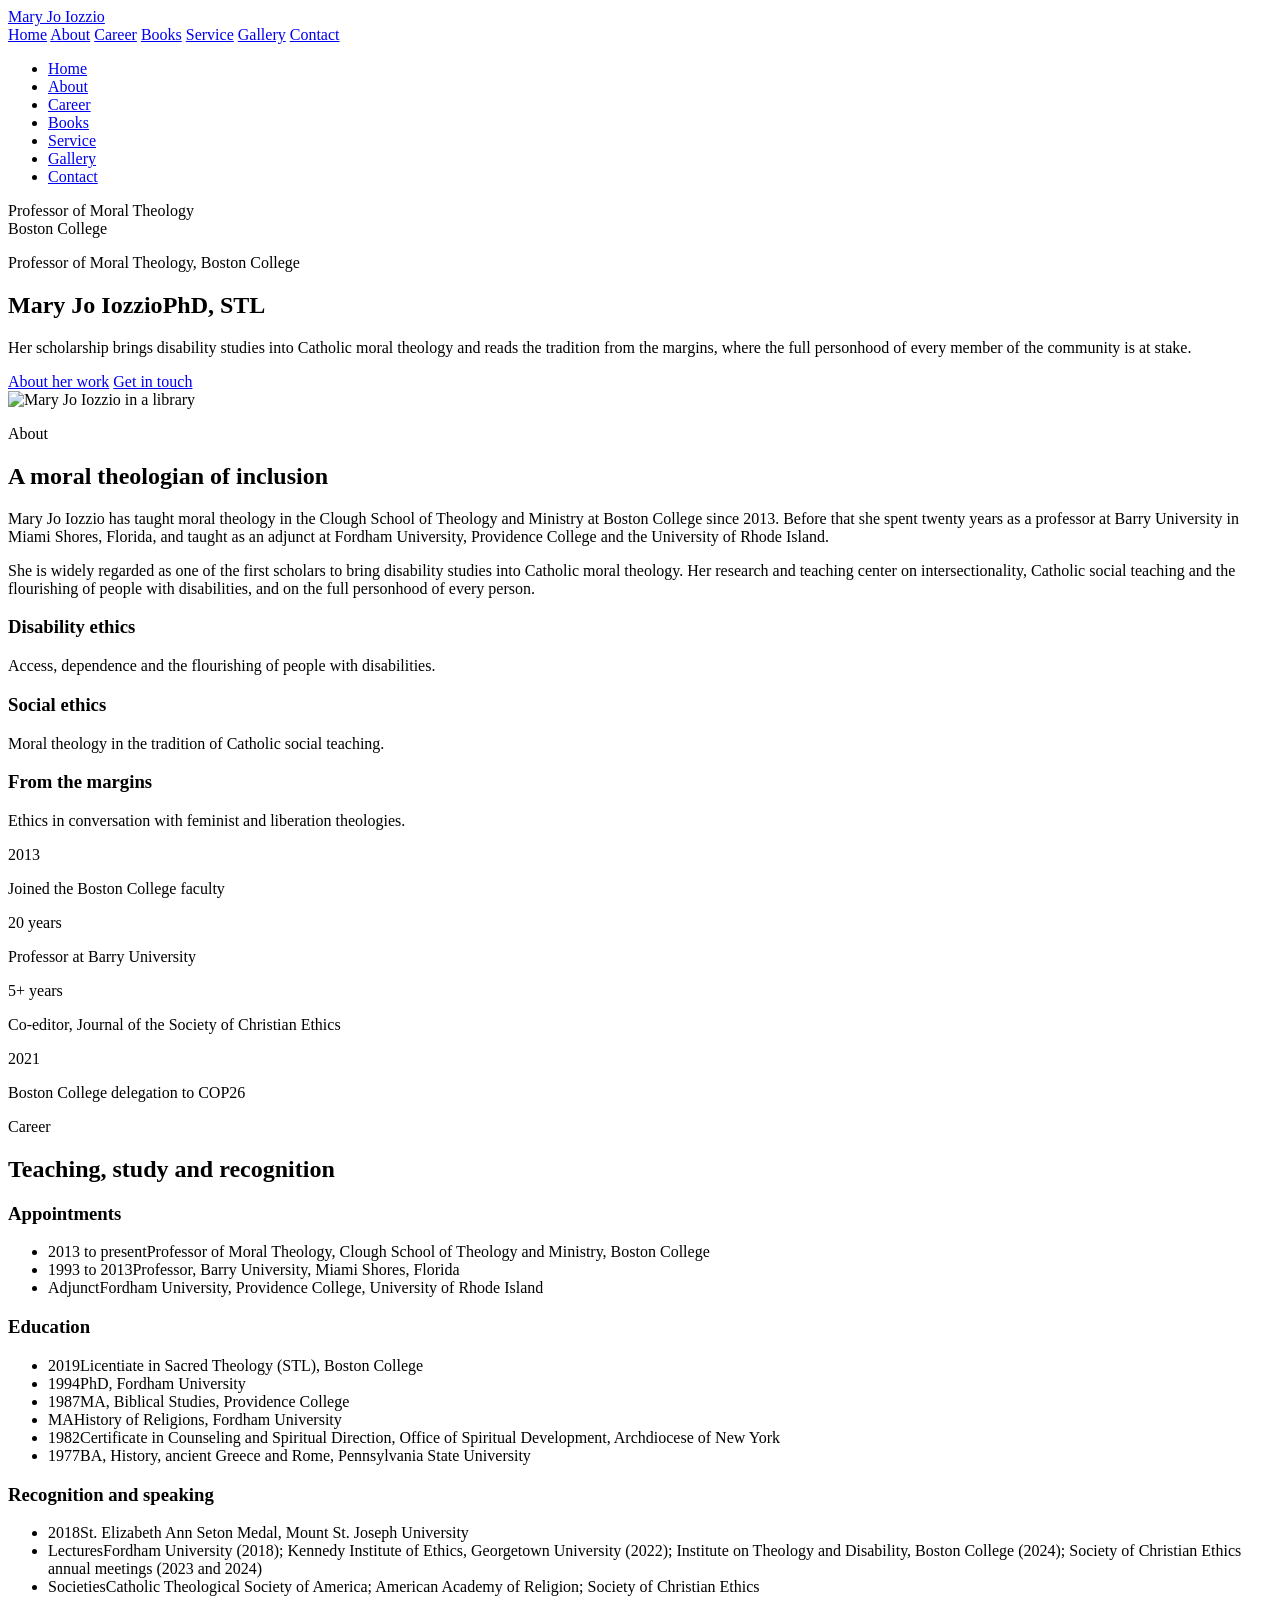
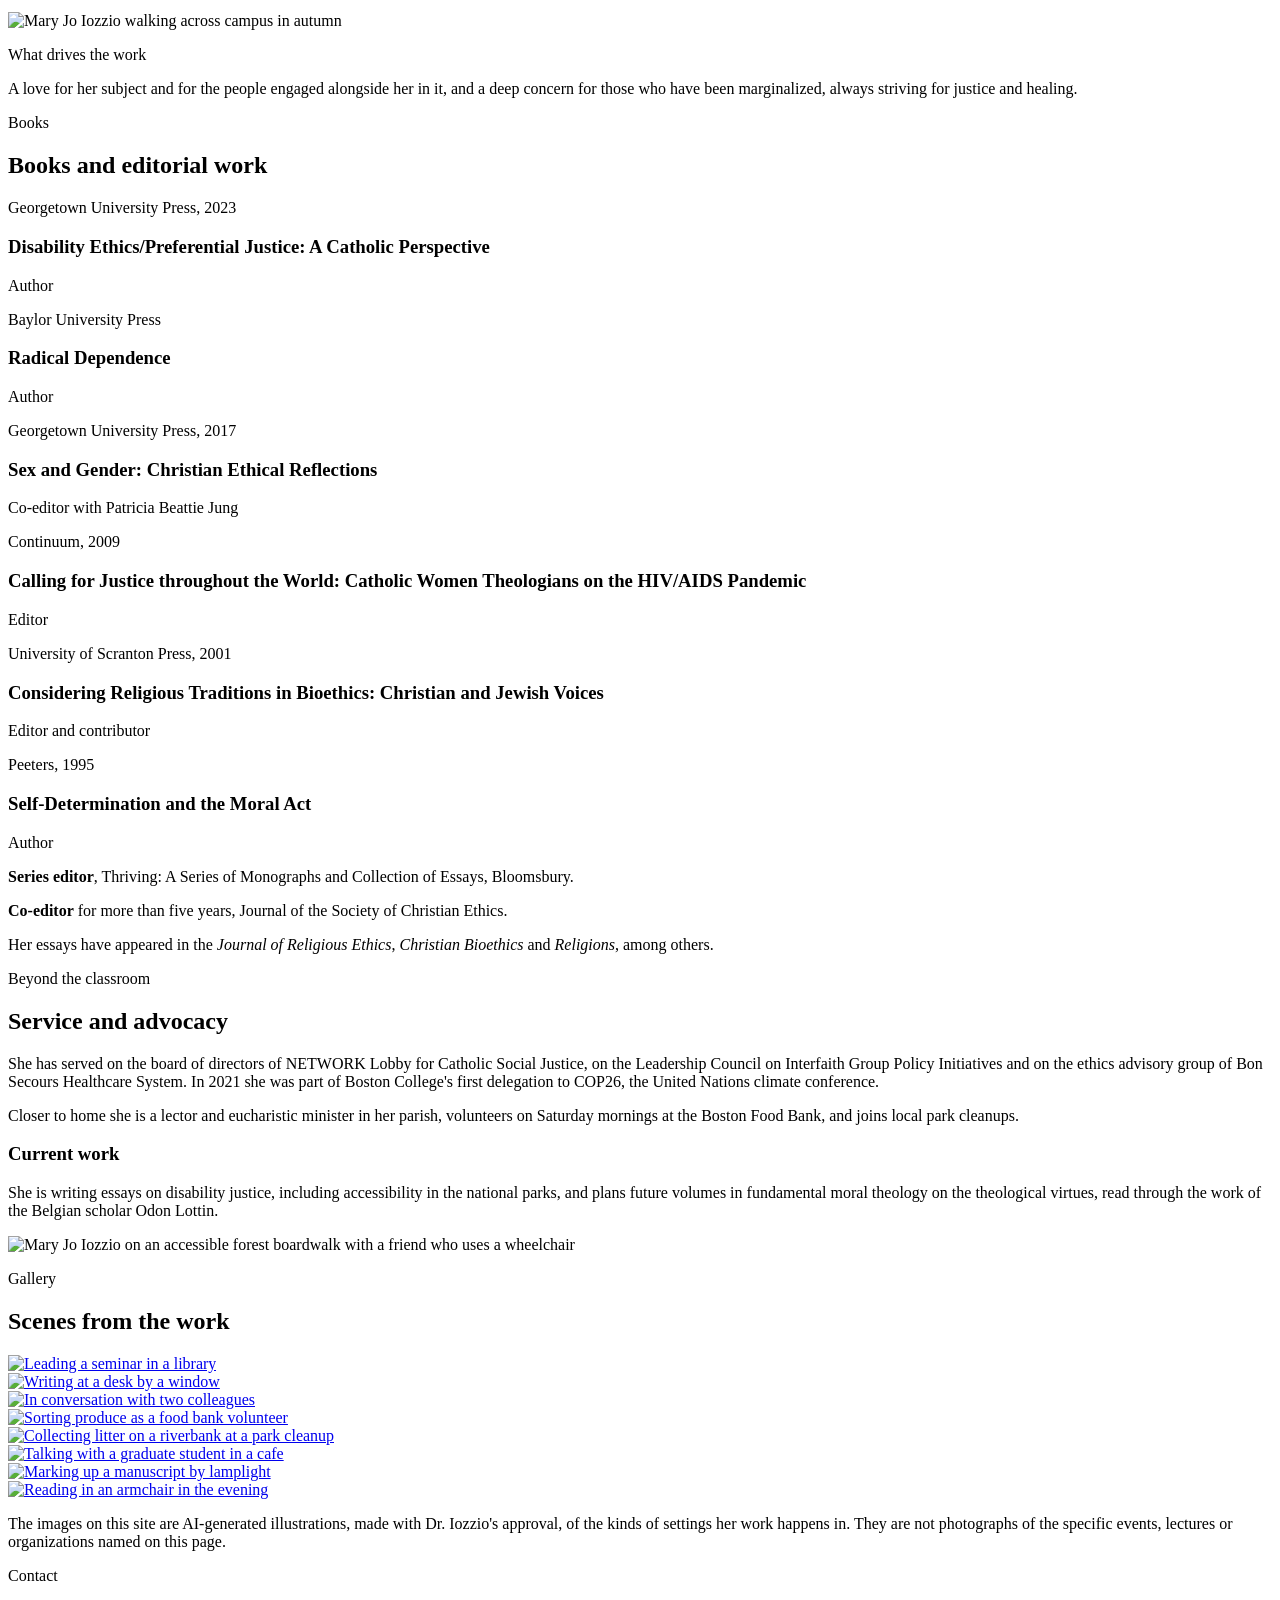
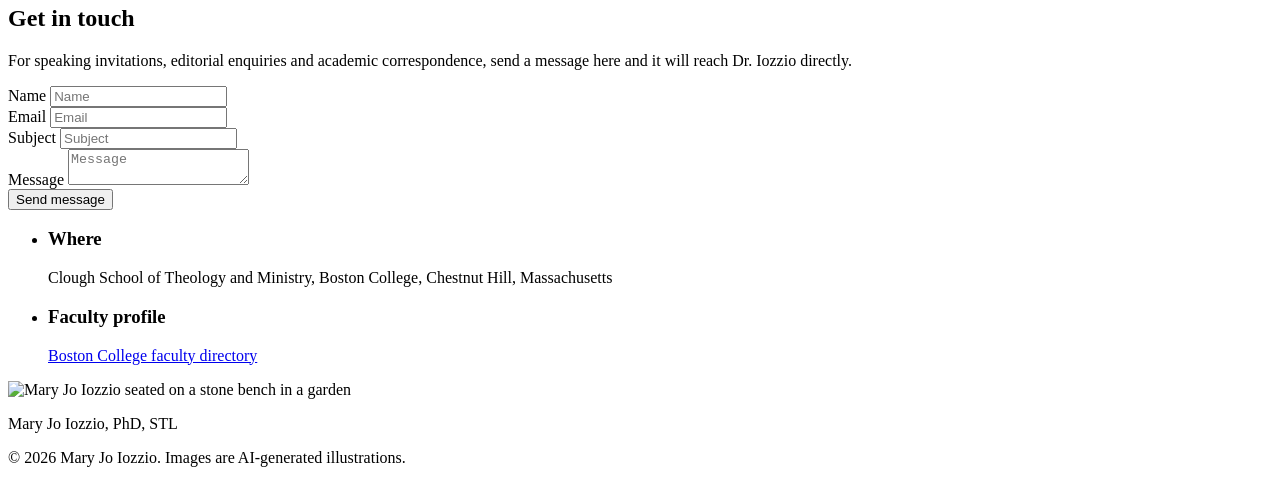
==== index.html @ eacaf9bb "Add files via upload" ====
<!DOCTYPE html>
<html lang="en">
<head>
    <meta charset="utf-8">
    <meta content="width=device-width, initial-scale=1, shrink-to-fit=no" name="viewport">
    <!-- While this site lives on github.io it stays out of search engines.
         When it moves to Dr. Iozzio's own domain: delete the robots meta line below
         and change "Disallow: /" to "Allow: /" in robots.txt. -->
    <meta name="robots" content="noindex, nofollow">
    <meta name="author" content="Mary Jo Iozzio">
    <meta name="description" content="Mary Jo Iozzio, PhD, STL, Professor of Moral Theology at the Clough School of Theology and Ministry, Boston College. Catholic moral theology, disability ethics and social ethics.">
    <title>Mary Jo Iozzio, PhD, STL | Moral Theology, Boston College</title>
    <link href="resume/img/favicon.png" rel="icon">
    <link rel="preconnect" href="https://fonts.googleapis.com">
    <link rel="preconnect" href="https://fonts.gstatic.com" crossorigin>
    <link href="https://fonts.googleapis.com/css2?family=Libre+Caslon+Text:ital,wght@0,400;0,700;1,400&family=Source+Sans+3:wght@400;600;700&display=swap" rel="stylesheet">
    <link href="vendor/css/bundle.min.css" rel="stylesheet">
    <link href="vendor/css/LineIcons.min.css" rel="stylesheet">
    <link href="vendor/css/jquery.fancybox.min.css" rel="stylesheet">
    <link href="vendor/css/cubeportfolio.min.css" rel="stylesheet">
    <link href="resume/css/style.css" rel="stylesheet">
    <!-- Site stylesheet, loaded last so it wins the cascade -->
    <link href="resume/css/mj.css" rel="stylesheet">
</head>

<body data-spy="scroll" data-target=".navbar" data-offset="90">

<div class="preloader">
    <div class="centrize full-width">
        <div class="vertical-center">
            <div class="spinner">
                <div class="double-bounce1"></div>
                <div class="double-bounce2"></div>
            </div>
        </div>
    </div>
</div>

<header>
    <nav class="navbar navbar-top-default navbar-expand-lg navbar-simple nav-line">
        <div class="container">
            <a href="#home" title="Mary Jo Iozzio" class="logo scroll mj-wordmark">Mary Jo Iozzio</a>

            <div class="collapse navbar-collapse" id="megaone">
                <div class="navbar-nav ml-auto">
                    <a class="nav-link active scroll" href="#home">Home</a>
                    <a class="nav-link scroll" href="#about">About</a>
                    <a class="nav-link scroll" href="#career">Career</a>
                    <a class="nav-link scroll" href="#books">Books</a>
                    <a class="nav-link scroll" href="#service">Service</a>
                    <a class="nav-link scroll" href="#gallery">Gallery</a>
                    <a class="nav-link scroll" href="#contact">Contact</a>
                </div>
            </div>

            <a href="javascript:void(0)" class="sidemenu_btn" id="sidemenu_toggle" aria-label="Open menu">
                <span></span>
                <span></span>
                <span></span>
            </a>
        </div>
    </nav>

    <div class="side-menu hidden">
        <div class="inner-wrapper">
            <span class="btn-close" id="btn_sideNavClose"><i></i><i></i></span>
            <nav class="side-nav w-100">
                <ul class="navbar-nav">
                    <li class="nav-item"><a class="nav-link scroll" href="#home">Home</a></li>
                    <li class="nav-item"><a class="nav-link scroll" href="#about">About</a></li>
                    <li class="nav-item"><a class="nav-link scroll" href="#career">Career</a></li>
                    <li class="nav-item"><a class="nav-link scroll" href="#books">Books</a></li>
                    <li class="nav-item"><a class="nav-link scroll" href="#service">Service</a></li>
                    <li class="nav-item"><a class="nav-link scroll" href="#gallery">Gallery</a></li>
                    <li class="nav-item"><a class="nav-link scroll" href="#contact">Contact</a></li>
                </ul>
            </nav>
            <div class="side-footer w-100">
                <p class="mj-side-note">Professor of Moral Theology<br>Boston College</p>
            </div>
        </div>
    </div>
    <a id="close_side_menu" href="javascript:void(0);" aria-label="Close menu"></a>
</header>

<!-- Hero: photograph fills the section, subject sits in the right third, text on the quiet left half -->
<section id="home" class="home-banner mj-hero">
    <div class="container">
        <div class="row">
            <div class="col-lg-5">
                <div class="heading-box mj-hero-box">
                    <p class="mj-eyebrow">Professor of Moral Theology, Boston College</p>
                    <h1 class="mj-hero-name">Mary Jo Iozzio<span class="mj-postnom">PhD, STL</span></h1>
                    <p class="mj-hero-lede">Her scholarship brings disability studies into Catholic moral theology and reads the tradition from the margins, where the full personhood of every member of the community is at stake.</p>
                    <a href="#about" class="btn btn-large btn-rounded mj-btn scroll">About her work</a>
                    <a href="#contact" class="btn btn-large btn-rounded mj-btn-line scroll">Get in touch</a>
                </div>
            </div>
        </div>
    </div>
</section>

<!-- About -->
<section id="about">
    <div class="container">
        <div class="row align-items-lg-center dot-box">
            <div class="col-lg-5">
                <div class="mj-portrait">
                    <img src="resume/img/portrait.jpg" alt="Mary Jo Iozzio in a library" width="800" height="1000">
                </div>
            </div>
            <div class="col-lg-7">
                <div class="heading-area pl-lg-5">
                    <p class="sub-title mj-kicker">About</p>
                    <h2 class="title">A moral theologian of inclusion</h2>
                    <p class="paragraph">Mary Jo Iozzio has taught moral theology in the Clough School of Theology and Ministry at Boston College since 2013. Before that she spent twenty years as a professor at Barry University in Miami Shores, Florida, and taught as an adjunct at Fordham University, Providence College and the University of Rhode Island.</p>
                    <p class="paragraph">She is widely regarded as one of the first scholars to bring disability studies into Catholic moral theology. Her research and teaching center on intersectionality, Catholic social teaching and the flourishing of people with disabilities, and on the full personhood of every person.</p>
                </div>
                <div class="row mj-focus pl-lg-5">
                    <div class="col-md-4">
                        <div class="feature-item">
                            <i class="lni-heart f-icon" aria-hidden="true"></i>
                            <h3 class="title">Disability ethics</h3>
                            <p>Access, dependence and the flourishing of people with disabilities.</p>
                        </div>
                    </div>
                    <div class="col-md-4">
                        <div class="feature-item">
                            <i class="lni-users f-icon" aria-hidden="true"></i>
                            <h3 class="title">Social ethics</h3>
                            <p>Moral theology in the tradition of Catholic social teaching.</p>
                        </div>
                    </div>
                    <div class="col-md-4">
                        <div class="feature-item">
                            <i class="lni-hand f-icon" aria-hidden="true"></i>
                            <h3 class="title">From the margins</h3>
                            <p>Ethics in conversation with feminist and liberation theologies.</p>
                        </div>
                    </div>
                </div>
            </div>
        </div>
    </div>
</section>

<!-- Figures band. Plain numbers, no count up script (it comma formats years). -->
<section class="parallax mj-band">
    <div class="container">
        <div class="row">
            <div class="col-lg-3 col-sm-6">
                <div class="parallax-box">
                    <p class="mj-fig">2013</p>
                    <p class="mj-fig-label">Joined the Boston College faculty</p>
                </div>
            </div>
            <div class="col-lg-3 col-sm-6">
                <div class="parallax-box">
                    <p class="mj-fig">20 years</p>
                    <p class="mj-fig-label">Professor at Barry University</p>
                </div>
            </div>
            <div class="col-lg-3 col-sm-6">
                <div class="parallax-box">
                    <p class="mj-fig">5+ years</p>
                    <p class="mj-fig-label">Co-editor, Journal of the Society of Christian Ethics</p>
                </div>
            </div>
            <div class="col-lg-3 col-sm-6">
                <div class="parallax-box">
                    <p class="mj-fig">2021</p>
                    <p class="mj-fig-label">Boston College delegation to COP26</p>
                </div>
            </div>
        </div>
    </div>
</section>

<!-- Career: the demo's progress bars are replaced with a plain list -->
<section id="career">
    <div class="container">
        <div class="row">
            <div class="col-lg-6 pr-lg-5">
                <div class="heading-area">
                    <p class="sub-title mj-kicker">Career</p>
                    <h2 class="title">Teaching, study and recognition</h2>
                </div>

                <h3 class="mj-list-head">Appointments</h3>
                <ul class="mj-timeline">
                    <li><span class="mj-when">2013 to present</span><span class="mj-what">Professor of Moral Theology, Clough School of Theology and Ministry, Boston College</span></li>
                    <li><span class="mj-when">1993 to 2013</span><span class="mj-what">Professor, Barry University, Miami Shores, Florida</span></li>
                    <li><span class="mj-when">Adjunct</span><span class="mj-what">Fordham University, Providence College, University of Rhode Island</span></li>
                </ul>

                <h3 class="mj-list-head">Education</h3>
                <ul class="mj-timeline">
                    <li><span class="mj-when">2019</span><span class="mj-what">Licentiate in Sacred Theology (STL), Boston College</span></li>
                    <li><span class="mj-when">1994</span><span class="mj-what">PhD, Fordham University</span></li>
                    <li><span class="mj-when">1987</span><span class="mj-what">MA, Biblical Studies, Providence College</span></li>
                    <!-- Needs Client Confirmation: year of the Fordham MA. Release says 1982, Boston College profile says 1984. -->
                    <li><span class="mj-when">MA</span><span class="mj-what">History of Religions, Fordham University</span></li>
                    <li><span class="mj-when">1982</span><span class="mj-what">Certificate in Counseling and Spiritual Direction, Office of Spiritual Development, Archdiocese of New York</span></li>
                    <li><span class="mj-when">1977</span><span class="mj-what">BA, History, ancient Greece and Rome, Pennsylvania State University</span></li>
                </ul>

                <h3 class="mj-list-head">Recognition and speaking</h3>
                <ul class="mj-timeline">
                    <li><span class="mj-when">2018</span><span class="mj-what">St. Elizabeth Ann Seton Medal, Mount St. Joseph University</span></li>
                    <li><span class="mj-when">Lectures</span><span class="mj-what">Fordham University (2018); Kennedy Institute of Ethics, Georgetown University (2022); Institute on Theology and Disability, Boston College (2024); Society of Christian Ethics annual meetings (2023 and 2024)</span></li>
                    <li><span class="mj-when">Societies</span><span class="mj-what">Catholic Theological Society of America; American Academy of Religion; Society of Christian Ethics</span></li>
                </ul>
            </div>

            <div class="col-lg-6">
                <div class="services-about mj-career-fig">
                    <img class="service-image" src="resume/img/career.jpg" alt="Mary Jo Iozzio walking across campus in autumn" width="720" height="900">
                    <div class="content">
                        <p class="mj-card-kicker">What drives the work</p>
                        <p class="mj-card-text">A love for her subject and for the people engaged alongside her in it, and a deep concern for those who have been marginalized, always striving for justice and healing.</p>
                    </div>
                </div>
            </div>
        </div>
    </div>
</section>

<!-- Books: replaces the demo's testimonial carousel and client logos -->
<section id="books" class="mj-books">
    <div class="container">
        <div class="heading-area text-center">
            <p class="sub-title mj-kicker">Books</p>
            <h2 class="title">Books and editorial work</h2>
        </div>
        <div class="row">
            <div class="col-md-6 col-lg-4">
                <div class="client-box mj-book">
                    <p class="mj-book-meta">Georgetown University Press, 2023</p>
                    <h3 class="mj-book-title">Disability Ethics/Preferential Justice: A Catholic Perspective</h3>
                    <p class="mj-book-role">Author</p>
                </div>
            </div>
            <div class="col-md-6 col-lg-4">
                <div class="client-box mj-book">
                    <!-- Needs Client Confirmation: subtitle and year. Release and BC profile give different subtitles. -->
                    <p class="mj-book-meta">Baylor University Press</p>
                    <h3 class="mj-book-title">Radical Dependence</h3>
                    <p class="mj-book-role">Author</p>
                </div>
            </div>
            <div class="col-md-6 col-lg-4">
                <div class="client-box mj-book">
                    <p class="mj-book-meta">Georgetown University Press, 2017</p>
                    <h3 class="mj-book-title">Sex and Gender: Christian Ethical Reflections</h3>
                    <p class="mj-book-role">Co-editor with Patricia Beattie Jung</p>
                </div>
            </div>
            <div class="col-md-6 col-lg-4">
                <div class="client-box mj-book">
                    <p class="mj-book-meta">Continuum, 2009</p>
                    <h3 class="mj-book-title">Calling for Justice throughout the World: Catholic Women Theologians on the HIV/AIDS Pandemic</h3>
                    <p class="mj-book-role">Editor</p>
                </div>
            </div>
            <div class="col-md-6 col-lg-4">
                <div class="client-box mj-book">
                    <p class="mj-book-meta">University of Scranton Press, 2001</p>
                    <h3 class="mj-book-title">Considering Religious Traditions in Bioethics: Christian and Jewish Voices</h3>
                    <p class="mj-book-role">Editor and contributor</p>
                </div>
            </div>
            <div class="col-md-6 col-lg-4">
                <div class="client-box mj-book">
                    <p class="mj-book-meta">Peeters, 1995</p>
                    <h3 class="mj-book-title">Self-Determination and the Moral Act</h3>
                    <p class="mj-book-role">Author</p>
                </div>
            </div>
        </div>
        <div class="mj-editorial">
            <p><strong>Series editor</strong>, Thriving: A Series of Monographs and Collection of Essays, Bloomsbury.</p>
            <p><strong>Co-editor</strong> for more than five years, Journal of the Society of Christian Ethics.</p>
            <p>Her essays have appeared in the <em>Journal of Religious Ethics</em>, <em>Christian Bioethics</em> and <em>Religions</em>, among others.</p>
        </div>
    </div>
</section>

<!-- Service: the demo's split blog teaser -->
<section id="service" class="bg-light p-0 mj-service">
    <div class="container-fluid">
        <div class="row align-items-center">
            <div class="col-lg-6 order-lg-2">
                <div class="heading-area mj-service-text">
                    <p class="sub-title mj-kicker">Beyond the classroom</p>
                    <h2 class="title">Service and advocacy</h2>
                    <p class="paragraph">She has served on the board of directors of NETWORK Lobby for Catholic Social Justice, on the Leadership Council on Interfaith Group Policy Initiatives and on the ethics advisory group of Bon Secours Healthcare System. In 2021 she was part of Boston College's first delegation to COP26, the United Nations climate conference.</p>
                    <p class="paragraph">Closer to home she is a lector and eucharistic minister in her parish, volunteers on Saturday mornings at the Boston Food Bank, and joins local park cleanups.</p>
                    <h3 class="mj-list-head">Current work</h3>
                    <p class="paragraph">She is writing essays on disability justice, including accessibility in the national parks, and plans future volumes in fundamental moral theology on the theological virtues, read through the work of the Belgian scholar Odon Lottin.</p>
                </div>
            </div>
            <div class="col-lg-6 p-0">
                <div class="blog-half-image mj-service-img">
                    <img src="resume/img/service.jpg" alt="Mary Jo Iozzio on an accessible forest boardwalk with a friend who uses a wheelchair" width="1200" height="900">
                </div>
            </div>
        </div>
    </div>
</section>

<!-- Gallery -->
<section id="gallery" class="cube-portfolio1 mj-gallery">
    <div class="container">
        <div class="heading-area text-center">
            <p class="sub-title mj-kicker">Gallery</p>
            <h2 class="title">Scenes from the work</h2>
        </div>
    </div>
    <div id="js-grid-mosaic-flat" class="cbp cbp-l-grid-mosaic-flat">
        <div class="cbp-item"><a href="resume/img/g-1.jpg" class="cbp-caption cbp-lightbox" data-title="Leading a seminar"><div class="cbp-caption-defaultWrap"><img src="resume/img/g-1.jpg" alt="Leading a seminar in a library"></div></a></div>
        <div class="cbp-item"><a href="resume/img/g-2.jpg" class="cbp-caption cbp-lightbox" data-title="Writing by the window"><div class="cbp-caption-defaultWrap"><img src="resume/img/g-2.jpg" alt="Writing at a desk by a window"></div></a></div>
        <div class="cbp-item"><a href="resume/img/g-3.jpg" class="cbp-caption cbp-lightbox" data-title="With colleagues"><div class="cbp-caption-defaultWrap"><img src="resume/img/g-3.jpg" alt="In conversation with two colleagues"></div></a></div>
        <div class="cbp-item"><a href="resume/img/g-4.jpg" class="cbp-caption cbp-lightbox" data-title="Saturday at the food bank"><div class="cbp-caption-defaultWrap"><img src="resume/img/g-4.jpg" alt="Sorting produce as a food bank volunteer"></div></a></div>
        <div class="cbp-item"><a href="resume/img/g-5.jpg" class="cbp-caption cbp-lightbox" data-title="Park cleanup"><div class="cbp-caption-defaultWrap"><img src="resume/img/g-5.jpg" alt="Collecting litter on a riverbank at a park cleanup"></div></a></div>
        <div class="cbp-item"><a href="resume/img/g-6.jpg" class="cbp-caption cbp-lightbox" data-title="With a graduate student"><div class="cbp-caption-defaultWrap"><img src="resume/img/g-6.jpg" alt="Talking with a graduate student in a cafe"></div></a></div>
        <div class="cbp-item"><a href="resume/img/g-7.jpg" class="cbp-caption cbp-lightbox" data-title="Editing late"><div class="cbp-caption-defaultWrap"><img src="resume/img/g-7.jpg" alt="Marking up a manuscript by lamplight"></div></a></div>
        <div class="cbp-item"><a href="resume/img/g-8.jpg" class="cbp-caption cbp-lightbox" data-title="Evening reading"><div class="cbp-caption-defaultWrap"><img src="resume/img/g-8.jpg" alt="Reading in an armchair in the evening"></div></a></div>
    </div>
    <div class="container">
        <p class="mj-disclosure">The images on this site are AI-generated illustrations, made with Dr. Iozzio's approval, of the kinds of settings her work happens in. They are not photographs of the specific events, lectures or organizations named on this page.</p>
    </div>
</section>

<!-- Contact. The bundled Google Map (theme author's API key) is replaced with a photograph. -->
<section id="contact">
    <div class="container">
        <div class="row align-items-lg-center">
            <div class="col-lg-6 pr-lg-5">
                <div class="heading-area">
                    <p class="sub-title mj-kicker">Contact</p>
                    <h2 class="title">Get in touch</h2>
                    <p class="paragraph">For speaking invitations, editorial enquiries and academic correspondence, send a message here and it will reach Dr. Iozzio directly.</p>
                </div>
                <!-- FormSubmit posts to the client's own address from the sheet.
                     The first submission triggers one activation email that she must click. -->
                <form class="contact-form" action="https://formsubmit.co/mjiozzio@gmail.com" method="POST">
                    <input type="hidden" name="_subject" value="Enquiry from mary-jo-iozzio site">
                    <input type="hidden" name="_captcha" value="false">
                    <input type="hidden" name="_template" value="table">
                    <input type="text" name="_honey" style="display:none" tabindex="-1" autocomplete="off">
                    <div class="row">
                        <div class="col-lg-6">
                            <div class="form-group">
                                <label class="mj-sr" for="your_name">Name</label>
                                <input class="form-control" type="text" placeholder="Name" required id="your_name" name="name">
                            </div>
                        </div>
                        <div class="col-lg-6">
                            <div class="form-group">
                                <label class="mj-sr" for="your_email">Email</label>
                                <input class="form-control" type="email" placeholder="Email" required id="your_email" name="email">
                            </div>
                        </div>
                    </div>
                    <div class="form-group">
                        <label class="mj-sr" for="your_subject">Subject</label>
                        <input class="form-control" type="text" placeholder="Subject" required id="your_subject" name="subject">
                    </div>
                    <div class="form-group">
                        <label class="mj-sr" for="message">Message</label>
                        <textarea class="form-control" placeholder="Message" id="message" name="message" required></textarea>
                    </div>
                    <button type="submit" class="btn btn-large btn-rounded mj-btn d-block w-100 mt-4">Send message</button>
                </form>

                <ul class="address-item">
                    <li class="w-100 mb-4">
                        <i class="lni-apartment" aria-hidden="true"></i>
                        <div class="content">
                            <h3 class="mj-addr-head">Where</h3>
                            <p>Clough School of Theology and Ministry, Boston College, Chestnut Hill, Massachusetts</p>
                        </div>
                    </li>
                    <li class="w-100">
                        <i class="lni-graduation" aria-hidden="true"></i>
                        <div class="content">
                            <h3 class="mj-addr-head">Faculty profile</h3>
                            <p><a href="https://www.bc.edu/bc-web/schools/stm/faculty/faculty-directory/mary-jo-iozzio.html" target="_blank" rel="noopener">Boston College faculty directory</a></p>
                        </div>
                    </li>
                </ul>
            </div>
            <div class="col-lg-6">
                <div class="map-half mj-contact-img">
                    <img src="resume/img/contact.jpg" alt="Mary Jo Iozzio seated on a stone bench in a garden" width="1000" height="1250">
                </div>
            </div>
        </div>
    </div>
</section>

<footer class="footer-style-1 mj-footer">
    <div class="container">
        <div class="row align-items-center">
            <div class="col-lg-6">
                <p class="mj-foot-name">Mary Jo Iozzio, PhD, STL</p>
            </div>
            <div class="col-lg-6 text-lg-right">
                <p class="company-about">&copy; 2026 Mary Jo Iozzio. Images are AI-generated illustrations.</p>
            </div>
        </div>
    </div>
</footer>

<span class="scroll-top-arrow" aria-hidden="true"><i class="fas fa-angle-up"></i></span>

<script src="vendor/js/bundle.min.js"></script>
<script src="vendor/js/jquery.appear.js"></script>
<script src="vendor/js/jquery.fancybox.min.js"></script>
<script src="vendor/js/wow.min.js"></script>
<script src="vendor/js/jquery.cubeportfolio.min.js"></script>
<script src="resume/js/script.js"></script>
</body>
</html>
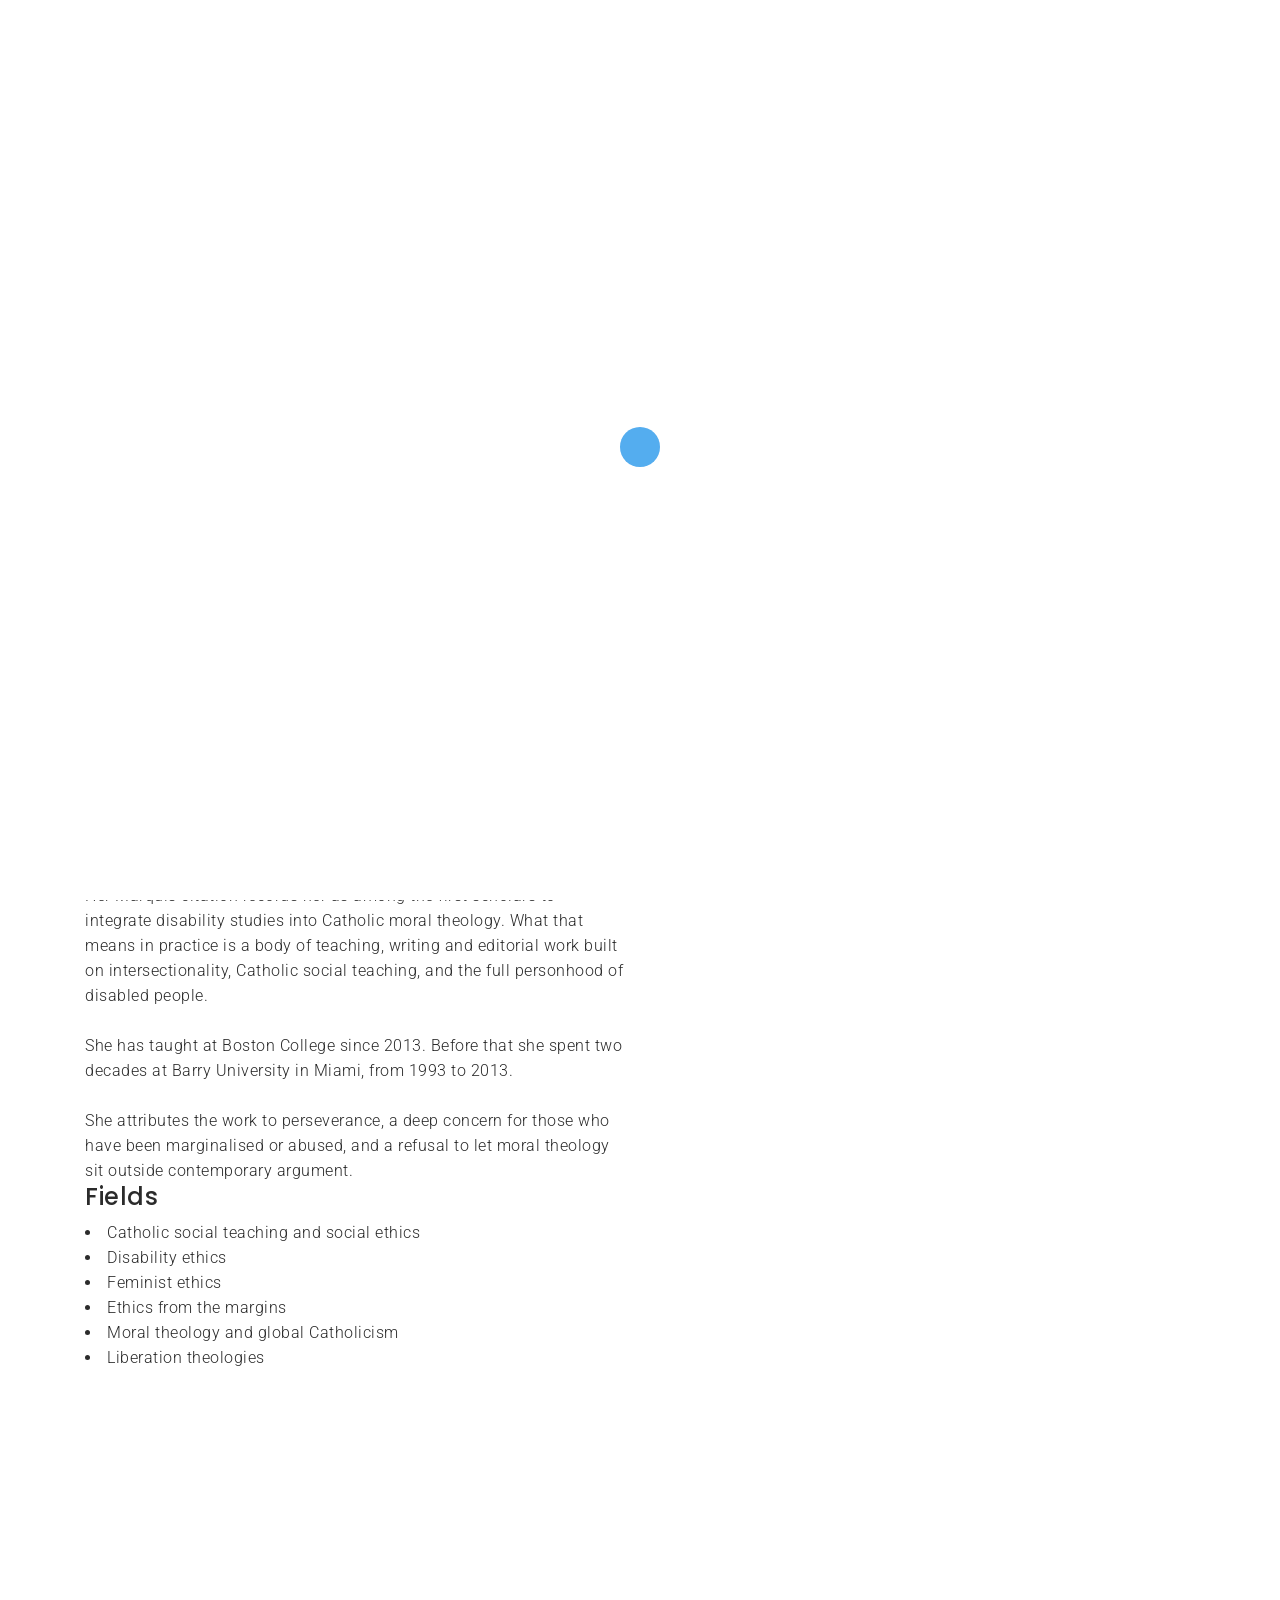
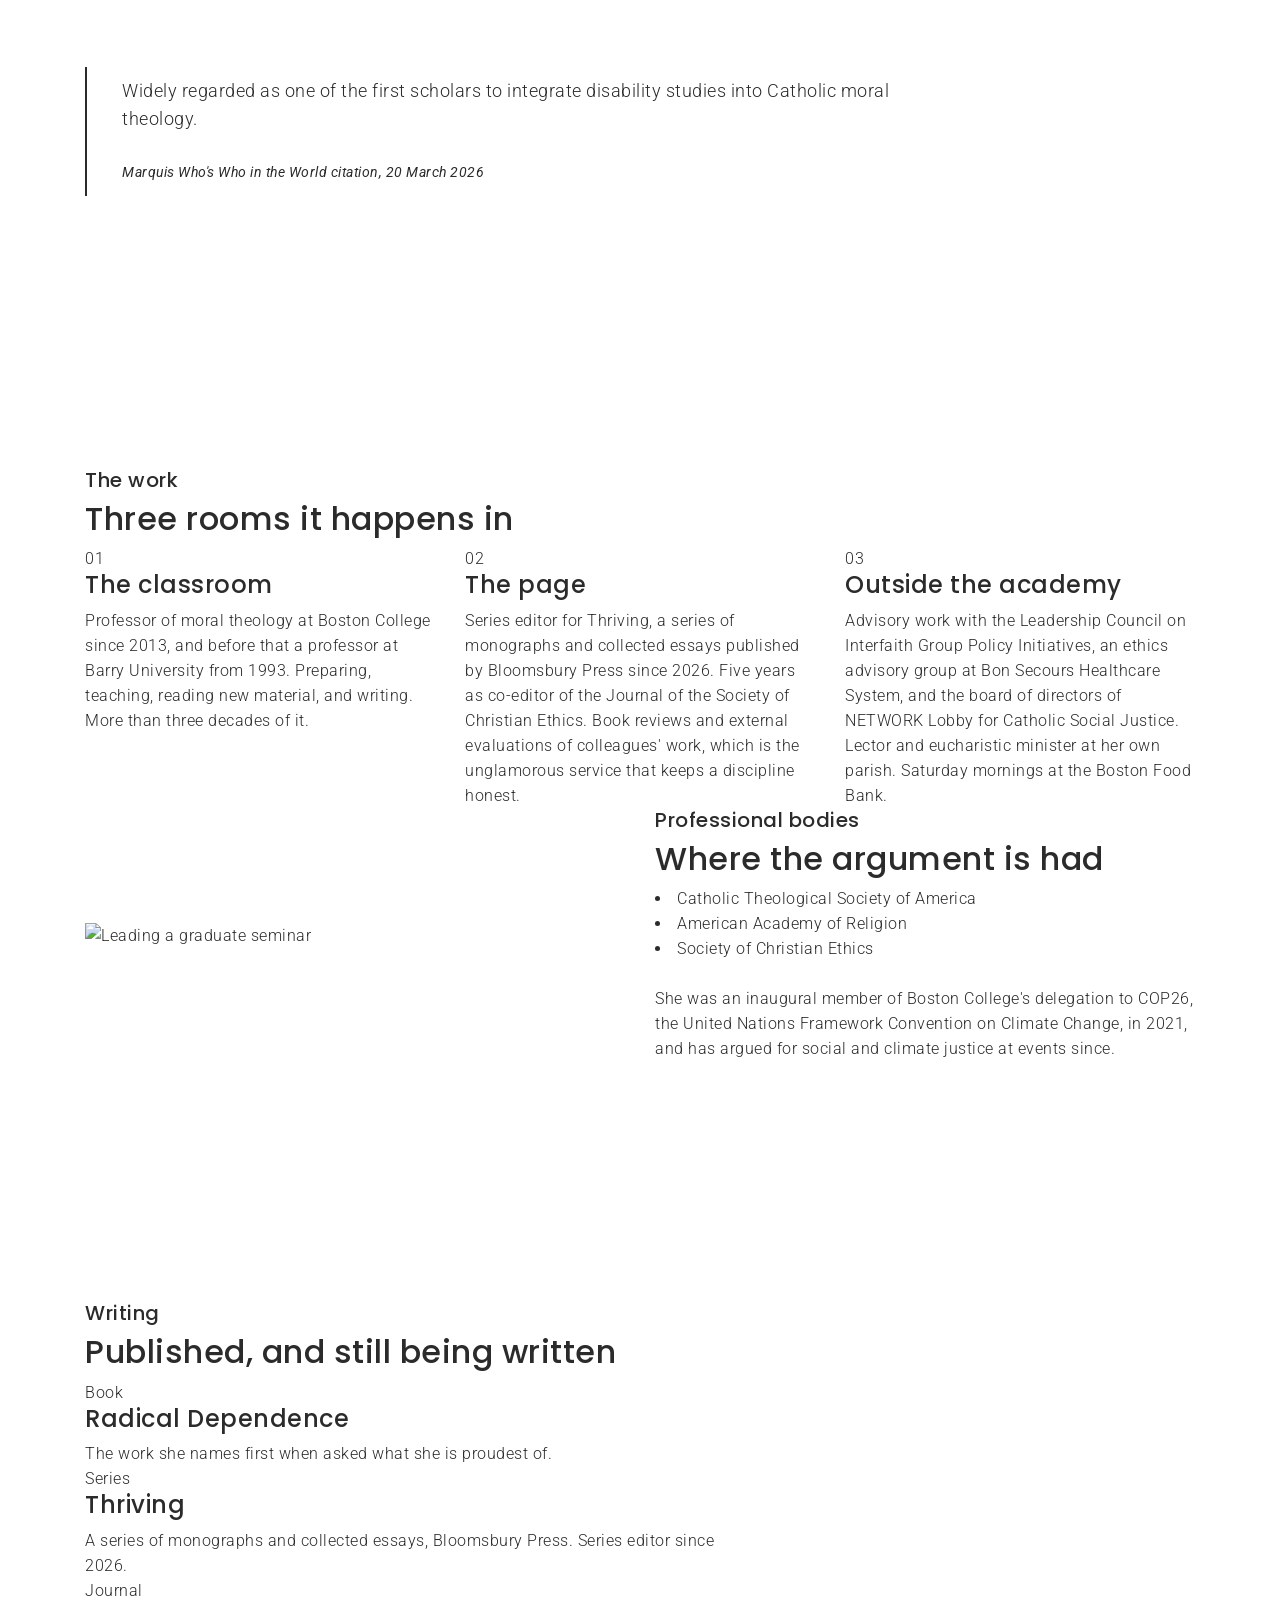
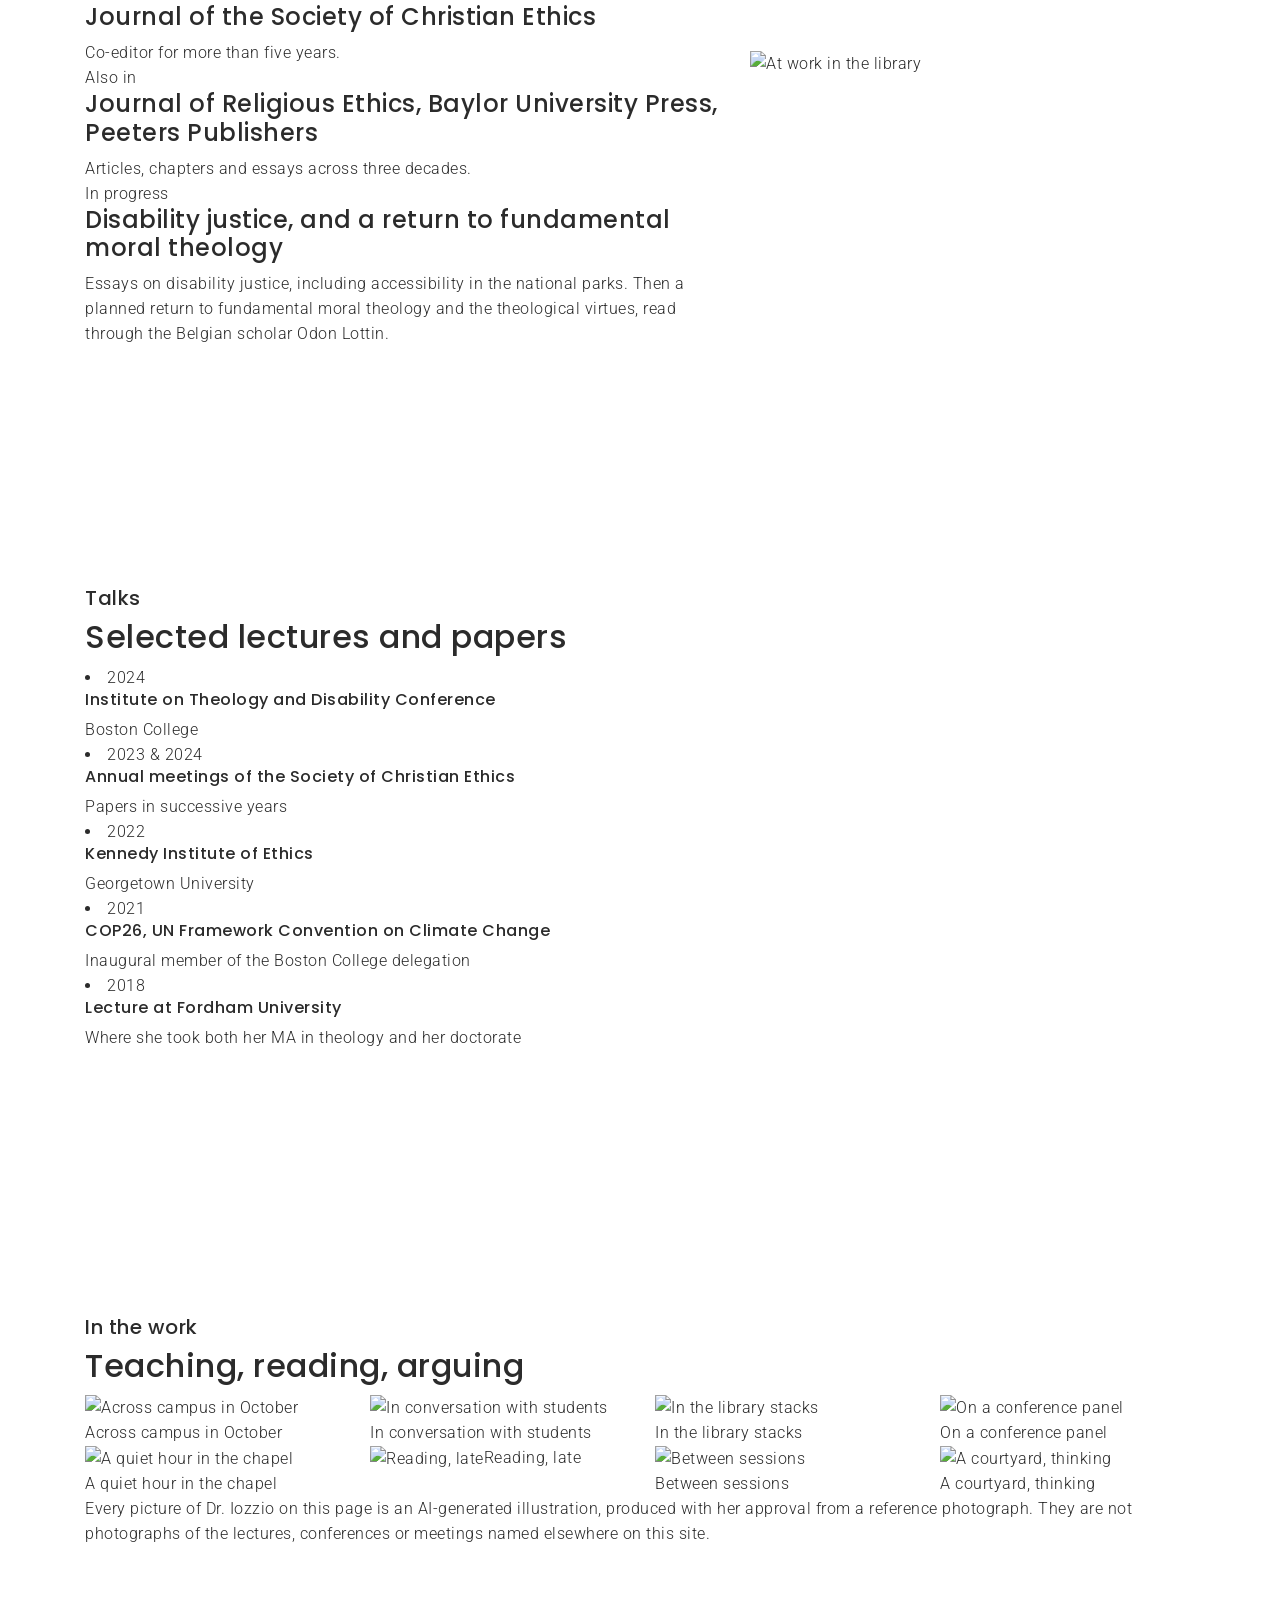
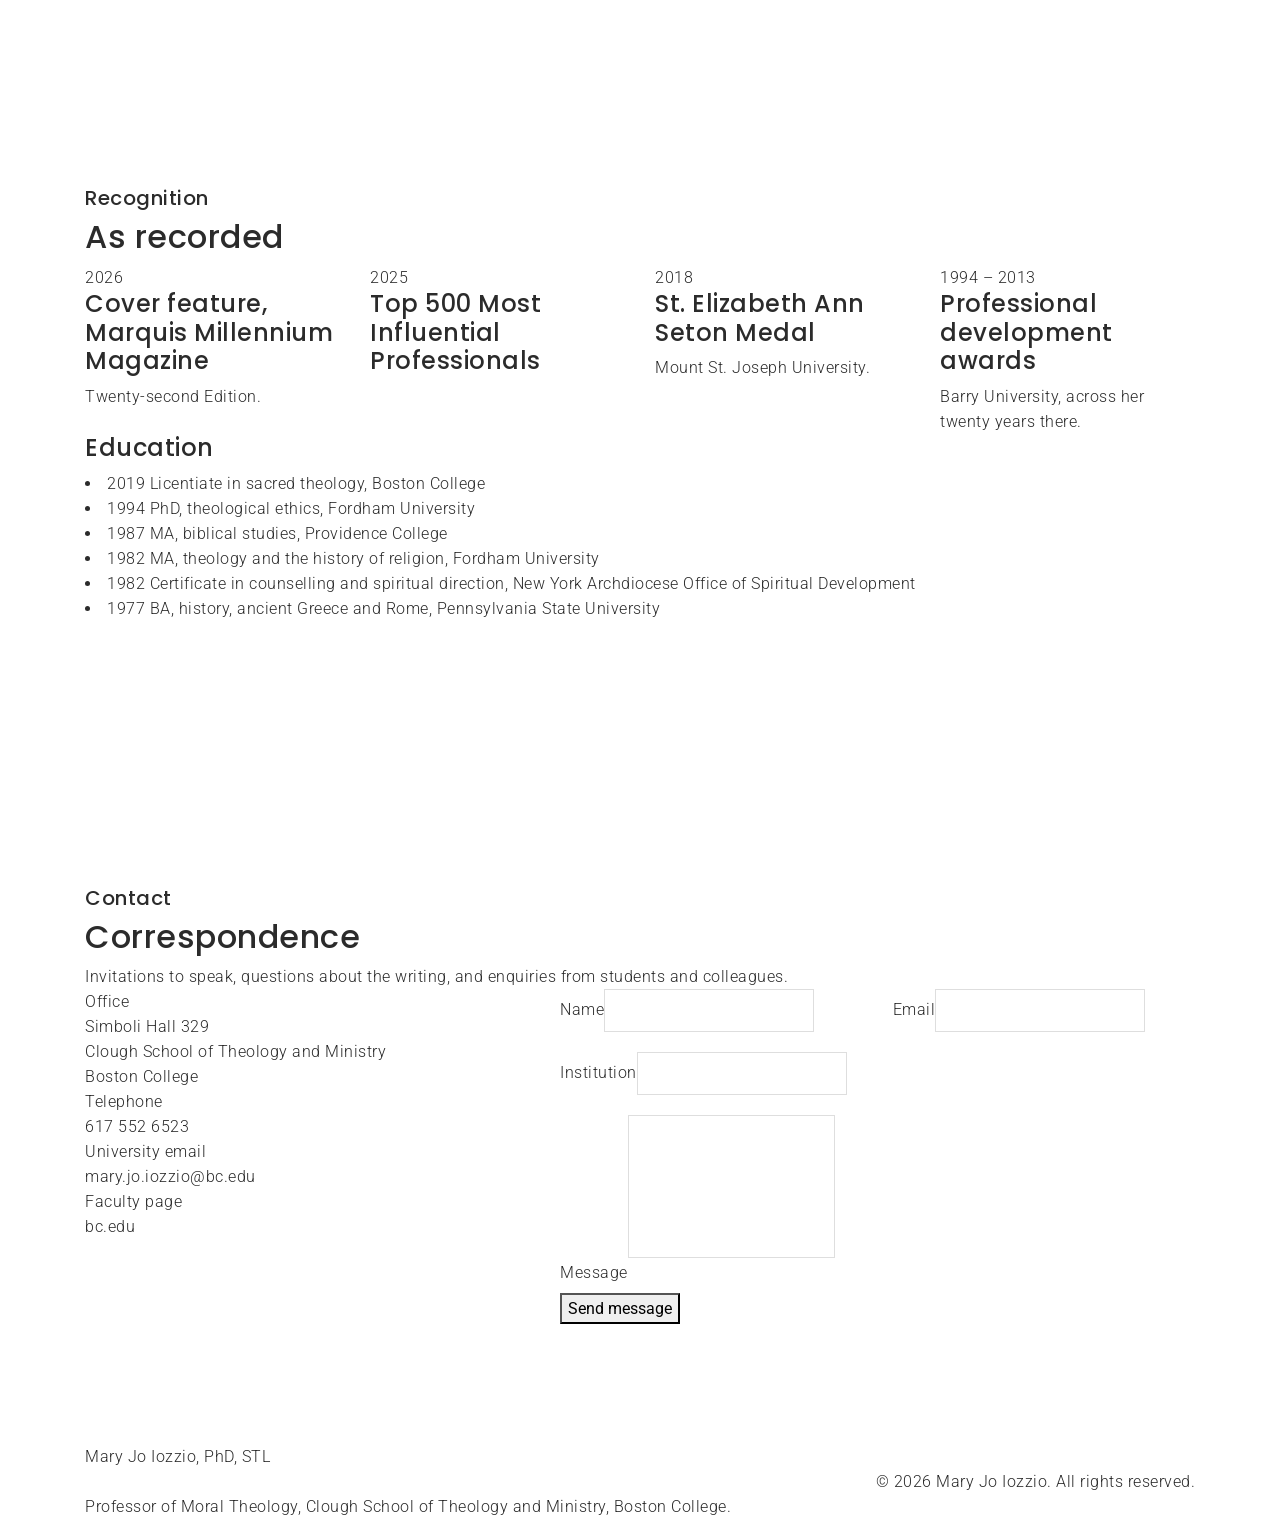
==== commit 4d305e73: "Add files via upload" ====
--- a/index.html
+++ b/index.html
@@ -3,60 +3,44 @@
 <head>
     <meta charset="utf-8">
     <meta content="width=device-width, initial-scale=1, shrink-to-fit=no" name="viewport">
-    <!-- While this site lives on github.io it stays out of search engines.
-         When it moves to Dr. Iozzio's own domain: delete the robots meta line below
-         and change "Disallow: /" to "Allow: /" in robots.txt. -->
-    <meta name="robots" content="noindex, nofollow">
-    <meta name="author" content="Mary Jo Iozzio">
-    <meta name="description" content="Mary Jo Iozzio, PhD, STL, Professor of Moral Theology at the Clough School of Theology and Ministry, Boston College. Catholic moral theology, disability ethics and social ethics.">
-    <title>Mary Jo Iozzio, PhD, STL | Moral Theology, Boston College</title>
-    <link href="resume/img/favicon.png" rel="icon">
-    <link rel="preconnect" href="https://fonts.googleapis.com">
-    <link rel="preconnect" href="https://fonts.gstatic.com" crossorigin>
-    <link href="https://fonts.googleapis.com/css2?family=Libre+Caslon+Text:ital,wght@0,400;0,700;1,400&family=Source+Sans+3:wght@400;600;700&display=swap" rel="stylesheet">
-    <link href="vendor/css/bundle.min.css" rel="stylesheet">
-    <link href="vendor/css/LineIcons.min.css" rel="stylesheet">
-    <link href="vendor/css/jquery.fancybox.min.css" rel="stylesheet">
-    <link href="vendor/css/cubeportfolio.min.css" rel="stylesheet">
-    <link href="resume/css/style.css" rel="stylesheet">
-    <!-- Site stylesheet, loaded last so it wins the cascade -->
-    <link href="resume/css/mj.css" rel="stylesheet">
+    <meta name="description" content="Mary Jo Iozzio, PhD, STL, Professor of Moral Theology at the Clough School of Theology and Ministry, Boston College. Thirty years of Catholic moral theology, and the work of putting disability at the centre of it.">
+    <meta name="robots" content="noindex,nofollow">
+    <title>Mary Jo Iozzio, PhD</title>
+    <link rel="icon" href="resume/img/favicon.png">
+    <link rel="stylesheet" href="vendor/css/bundle.min.css">
+    <link rel="stylesheet" href="vendor/css/LineIcons.min.css">
+    <link rel="stylesheet" href="resume/css/style.css">
+    <!-- Site stylesheet. Loads last so it wins the cascade. -->
+    <link rel="stylesheet" href="resume/css/site.css">
 </head>
-
-<body data-spy="scroll" data-target=".navbar" data-offset="90">
-
-<div class="preloader">
-    <div class="centrize full-width">
-        <div class="vertical-center">
-            <div class="spinner">
-                <div class="double-bounce1"></div>
-                <div class="double-bounce2"></div>
-            </div>
-        </div>
-    </div>
+<body>
+
+<div class="preloader" id="mj-loader">
+    <div class="centrize full-width"><div class="vertical-center">
+        <div class="spinner"><div class="double-bounce1"></div><div class="double-bounce2"></div></div>
+    </div></div>
 </div>
 
 <header>
-    <nav class="navbar navbar-top-default navbar-expand-lg navbar-simple nav-line">
+    <nav class="navbar navbar-top-default navbar-expand-lg navbar-simple nav-line mj-nav">
         <div class="container">
-            <a href="#home" title="Mary Jo Iozzio" class="logo scroll mj-wordmark">Mary Jo Iozzio</a>
-
+            <a href="#home" class="logo scroll mj-logo">
+                <span class="mj-logo-name">Mary&nbsp;Jo&nbsp;Iozzio</span>
+                <span class="mj-logo-post">PhD &middot; STL</span>
+            </a>
             <div class="collapse navbar-collapse" id="megaone">
                 <div class="navbar-nav ml-auto">
                     <a class="nav-link active scroll" href="#home">Home</a>
                     <a class="nav-link scroll" href="#about">About</a>
-                    <a class="nav-link scroll" href="#career">Career</a>
-                    <a class="nav-link scroll" href="#books">Books</a>
-                    <a class="nav-link scroll" href="#service">Service</a>
-                    <a class="nav-link scroll" href="#gallery">Gallery</a>
+                    <a class="nav-link scroll" href="#work">The Work</a>
+                    <a class="nav-link scroll" href="#writing">Writing</a>
+                    <a class="nav-link scroll" href="#talks">Talks</a>
+                    <a class="nav-link scroll" href="#recognition">Recognition</a>
                     <a class="nav-link scroll" href="#contact">Contact</a>
                 </div>
             </div>
-
-            <a href="javascript:void(0)" class="sidemenu_btn" id="sidemenu_toggle" aria-label="Open menu">
-                <span></span>
-                <span></span>
-                <span></span>
+            <a href="javascript:void(0)" class="sidemenu_btn" id="sidemenu_toggle">
+                <span></span><span></span><span></span>
             </a>
         </div>
     </nav>
@@ -68,32 +52,34 @@
                 <ul class="navbar-nav">
                     <li class="nav-item"><a class="nav-link scroll" href="#home">Home</a></li>
                     <li class="nav-item"><a class="nav-link scroll" href="#about">About</a></li>
-                    <li class="nav-item"><a class="nav-link scroll" href="#career">Career</a></li>
-                    <li class="nav-item"><a class="nav-link scroll" href="#books">Books</a></li>
-                    <li class="nav-item"><a class="nav-link scroll" href="#service">Service</a></li>
-                    <li class="nav-item"><a class="nav-link scroll" href="#gallery">Gallery</a></li>
+                    <li class="nav-item"><a class="nav-link scroll" href="#work">The Work</a></li>
+                    <li class="nav-item"><a class="nav-link scroll" href="#writing">Writing</a></li>
+                    <li class="nav-item"><a class="nav-link scroll" href="#talks">Talks</a></li>
+                    <li class="nav-item"><a class="nav-link scroll" href="#recognition">Recognition</a></li>
                     <li class="nav-item"><a class="nav-link scroll" href="#contact">Contact</a></li>
                 </ul>
             </nav>
-            <div class="side-footer w-100">
-                <p class="mj-side-note">Professor of Moral Theology<br>Boston College</p>
-            </div>
-        </div>
-    </div>
-    <a id="close_side_menu" href="javascript:void(0);" aria-label="Close menu"></a>
+            <div class="side-footer text-white w-100">
+                <p class="text-white mj-side-note">Clough School of Theology and Ministry, Boston College</p>
+            </div>
+        </div>
+    </div>
+    <a id="close_side_menu" href="javascript:void(0);"></a>
 </header>
 
-<!-- Hero: photograph fills the section, subject sits in the right third, text on the quiet left half -->
-<section id="home" class="home-banner mj-hero">
-    <div class="container">
-        <div class="row">
-            <div class="col-lg-5">
-                <div class="heading-box mj-hero-box">
-                    <p class="mj-eyebrow">Professor of Moral Theology, Boston College</p>
-                    <h1 class="mj-hero-name">Mary Jo Iozzio<span class="mj-postnom">PhD, STL</span></h1>
-                    <p class="mj-hero-lede">Her scholarship brings disability studies into Catholic moral theology and reads the tradition from the margins, where the full personhood of every member of the community is at stake.</p>
-                    <a href="#about" class="btn btn-large btn-rounded mj-btn scroll">About her work</a>
-                    <a href="#contact" class="btn btn-large btn-rounded mj-btn-line scroll">Get in touch</a>
+<!-- Hero -->
+<section id="home" class="mj-hero">
+    <h2 class="d-none">Mary Jo Iozzio</h2>
+    <div class="mj-hero-bg">
+        <div class="mj-hero-inner">
+            <div class="container">
+                <div class="row">
+                    <div class="col-lg-7 col-md-9">
+                        <p class="mj-eyebrow">Boston College</p>
+                        <h1 class="mj-h1">Mary Jo Iozzio, <span>PhD</span></h1>
+                        <p class="mj-lede">Professor of Moral Theology in the Clough School of Theology and Ministry. Thirty years of Catholic moral theology, and the long work of moving disability from the margin of the field to the centre of it.</p>
+                        <a href="#about" class="scroll mj-btn">Read on</a>
+                    </div>
                 </div>
             </div>
         </div>
@@ -101,324 +87,326 @@
 </section>
 
 <!-- About -->
-<section id="about">
-    <div class="container">
-        <div class="row align-items-lg-center dot-box">
-            <div class="col-lg-5">
-                <div class="mj-portrait">
-                    <img src="resume/img/portrait.jpg" alt="Mary Jo Iozzio in a library" width="800" height="1000">
-                </div>
-            </div>
-            <div class="col-lg-7">
-                <div class="heading-area pl-lg-5">
-                    <p class="sub-title mj-kicker">About</p>
-                    <h2 class="title">A moral theologian of inclusion</h2>
-                    <p class="paragraph">Mary Jo Iozzio has taught moral theology in the Clough School of Theology and Ministry at Boston College since 2013. Before that she spent twenty years as a professor at Barry University in Miami Shores, Florida, and taught as an adjunct at Fordham University, Providence College and the University of Rhode Island.</p>
-                    <p class="paragraph">She is widely regarded as one of the first scholars to bring disability studies into Catholic moral theology. Her research and teaching center on intersectionality, Catholic social teaching and the flourishing of people with disabilities, and on the full personhood of every person.</p>
-                </div>
-                <div class="row mj-focus pl-lg-5">
-                    <div class="col-md-4">
-                        <div class="feature-item">
-                            <i class="lni-heart f-icon" aria-hidden="true"></i>
-                            <h3 class="title">Disability ethics</h3>
-                            <p>Access, dependence and the flourishing of people with disabilities.</p>
-                        </div>
-                    </div>
-                    <div class="col-md-4">
-                        <div class="feature-item">
-                            <i class="lni-users f-icon" aria-hidden="true"></i>
-                            <h3 class="title">Social ethics</h3>
-                            <p>Moral theology in the tradition of Catholic social teaching.</p>
-                        </div>
-                    </div>
-                    <div class="col-md-4">
-                        <div class="feature-item">
-                            <i class="lni-hand f-icon" aria-hidden="true"></i>
-                            <h3 class="title">From the margins</h3>
-                            <p>Ethics in conversation with feminist and liberation theologies.</p>
-                        </div>
-                    </div>
-                </div>
-            </div>
-        </div>
-    </div>
-</section>
-
-<!-- Figures band. Plain numbers, no count up script (it comma formats years). -->
-<section class="parallax mj-band">
-    <div class="container">
-        <div class="row">
-            <div class="col-lg-3 col-sm-6">
-                <div class="parallax-box">
-                    <p class="mj-fig">2013</p>
-                    <p class="mj-fig-label">Joined the Boston College faculty</p>
-                </div>
-            </div>
-            <div class="col-lg-3 col-sm-6">
-                <div class="parallax-box">
-                    <p class="mj-fig">20 years</p>
-                    <p class="mj-fig-label">Professor at Barry University</p>
-                </div>
-            </div>
-            <div class="col-lg-3 col-sm-6">
-                <div class="parallax-box">
-                    <p class="mj-fig">5+ years</p>
-                    <p class="mj-fig-label">Co-editor, Journal of the Society of Christian Ethics</p>
-                </div>
-            </div>
-            <div class="col-lg-3 col-sm-6">
-                <div class="parallax-box">
-                    <p class="mj-fig">2021</p>
-                    <p class="mj-fig-label">Boston College delegation to COP26</p>
-                </div>
-            </div>
-        </div>
-    </div>
-</section>
-
-<!-- Career: the demo's progress bars are replaced with a plain list -->
-<section id="career">
-    <div class="container">
-        <div class="row">
-            <div class="col-lg-6 pr-lg-5">
-                <div class="heading-area">
-                    <p class="sub-title mj-kicker">Career</p>
-                    <h2 class="title">Teaching, study and recognition</h2>
-                </div>
-
-                <h3 class="mj-list-head">Appointments</h3>
-                <ul class="mj-timeline">
-                    <li><span class="mj-when">2013 to present</span><span class="mj-what">Professor of Moral Theology, Clough School of Theology and Ministry, Boston College</span></li>
-                    <li><span class="mj-when">1993 to 2013</span><span class="mj-what">Professor, Barry University, Miami Shores, Florida</span></li>
-                    <li><span class="mj-when">Adjunct</span><span class="mj-what">Fordham University, Providence College, University of Rhode Island</span></li>
+<section id="about" class="mj-sec">
+    <div class="container">
+        <div class="row align-items-center">
+            <div class="col-lg-6 col-md-12 md-mb-5">
+                <div class="mj-title">
+                    <h5>About</h5>
+                    <h2>A question the field had not been asking</h2>
+                </div>
+                <p class="mj-body">Moral theology asks what a good life is and who is owed what. For a long time it asked those questions as though every person answering them could see the page, climb the step and speak for themselves. Dr. Iozzio's work began from the observation that this was never true, and that a theology which assumes it is producing an account of human flourishing that leaves out a great many humans.</p>
+                <p class="mj-body">Her Marquis citation records her as among the first scholars to integrate disability studies into Catholic moral theology. What that means in practice is a body of teaching, writing and editorial work built on intersectionality, Catholic social teaching, and the full personhood of disabled people.</p>
+                <p class="mj-body">She has taught at Boston College since 2013. Before that she spent two decades at Barry University in Miami, from 1993 to 2013.</p>
+                <p class="mj-attrib">She attributes the work to perseverance, a deep concern for those who have been marginalised or abused, and a refusal to let moral theology sit outside contemporary argument.</p>
+            </div>
+            <div class="col-lg-6 col-md-12">
+                <div class="mj-figure">
+                    <img src="resume/img/about.jpg" alt="Mary Jo Iozzio">
+                </div>
+            </div>
+        </div>
+
+        <div class="row">
+            <div class="col-12">
+                <div class="mj-fields">
+                    <h4>Fields</h4>
+                    <ul>
+                        <li>Catholic social teaching and social ethics</li>
+                        <li>Disability ethics</li>
+                        <li>Feminist ethics</li>
+                        <li>Ethics from the margins</li>
+                        <li>Moral theology and global Catholicism</li>
+                        <li>Liberation theologies</li>
+                    </ul>
+                </div>
+            </div>
+        </div>
+    </div>
+</section>
+
+<!-- Pull quote band -->
+<section class="mj-band">
+    <div class="container">
+        <div class="row">
+            <div class="col-lg-9">
+                <blockquote class="mj-quote">
+                    <p>Widely regarded as one of the first scholars to integrate disability studies into Catholic moral theology.</p>
+                    <cite>Marquis Who's Who in the World citation, 20 March 2026</cite>
+                </blockquote>
+            </div>
+        </div>
+    </div>
+</section>
+
+<!-- The work -->
+<section id="work" class="mj-sec mj-work">
+    <div class="container">
+        <div class="row">
+            <div class="col-lg-9">
+                <div class="mj-title">
+                    <h5>The work</h5>
+                    <h2>Three rooms it happens in</h2>
+                </div>
+            </div>
+        </div>
+        <div class="row">
+            <div class="col-lg-4 col-md-6 mj-card-col">
+                <div class="mj-card">
+                    <span class="mj-card-n">01</span>
+                    <h4>The classroom</h4>
+                    <p>Professor of moral theology at Boston College since 2013, and before that a professor at Barry University from 1993. Preparing, teaching, reading new material, and writing. More than three decades of it.</p>
+                </div>
+            </div>
+            <div class="col-lg-4 col-md-6 mj-card-col">
+                <div class="mj-card">
+                    <span class="mj-card-n">02</span>
+                    <h4>The page</h4>
+                    <p>Series editor for Thriving, a series of monographs and collected essays published by Bloomsbury Press since 2026. Five years as co-editor of the Journal of the Society of Christian Ethics. Book reviews and external evaluations of colleagues' work, which is the unglamorous service that keeps a discipline honest.</p>
+                </div>
+            </div>
+            <div class="col-lg-4 col-md-6 mj-card-col">
+                <div class="mj-card">
+                    <span class="mj-card-n">03</span>
+                    <h4>Outside the academy</h4>
+                    <p>Advisory work with the Leadership Council on Interfaith Group Policy Initiatives, an ethics advisory group at Bon Secours Healthcare System, and the board of directors of NETWORK Lobby for Catholic Social Justice. Lector and eucharistic minister at her own parish. Saturday mornings at the Boston Food Bank.</p>
+                </div>
+            </div>
+        </div>
+
+        <div class="row align-items-center mj-split">
+            <div class="col-lg-6 col-md-12 md-mb-5">
+                <div class="mj-figure">
+                    <img src="resume/img/seminar.jpg" alt="Leading a graduate seminar">
+                </div>
+            </div>
+            <div class="col-lg-6 col-md-12">
+                <div class="mj-title text-left">
+                    <h5>Professional bodies</h5>
+                    <h2>Where the argument is had</h2>
+                </div>
+                <ul class="mj-list">
+                    <li>Catholic Theological Society of America</li>
+                    <li>American Academy of Religion</li>
+                    <li>Society of Christian Ethics</li>
                 </ul>
-
-                <h3 class="mj-list-head">Education</h3>
-                <ul class="mj-timeline">
-                    <li><span class="mj-when">2019</span><span class="mj-what">Licentiate in Sacred Theology (STL), Boston College</span></li>
-                    <li><span class="mj-when">1994</span><span class="mj-what">PhD, Fordham University</span></li>
-                    <li><span class="mj-when">1987</span><span class="mj-what">MA, Biblical Studies, Providence College</span></li>
-                    <!-- Needs Client Confirmation: year of the Fordham MA. Release says 1982, Boston College profile says 1984. -->
-                    <li><span class="mj-when">MA</span><span class="mj-what">History of Religions, Fordham University</span></li>
-                    <li><span class="mj-when">1982</span><span class="mj-what">Certificate in Counseling and Spiritual Direction, Office of Spiritual Development, Archdiocese of New York</span></li>
-                    <li><span class="mj-when">1977</span><span class="mj-what">BA, History, ancient Greece and Rome, Pennsylvania State University</span></li>
+                <p class="mj-body">She was an inaugural member of Boston College's delegation to COP26, the United Nations Framework Convention on Climate Change, in 2021, and has argued for social and climate justice at events since.</p>
+            </div>
+        </div>
+    </div>
+</section>
+
+<!-- Writing -->
+<section id="writing" class="mj-sec mj-writing">
+    <div class="container">
+        <div class="row">
+            <div class="col-lg-9">
+                <div class="mj-title">
+                    <h5>Writing</h5>
+                    <h2>Published, and still being written</h2>
+                </div>
+            </div>
+        </div>
+        <div class="row align-items-center">
+            <div class="col-lg-7 col-md-12 md-mb-5">
+                <div class="mj-entry">
+                    <span class="mj-entry-k">Book</span>
+                    <h4>Radical Dependence</h4>
+                    <!-- Needs Client Confirmation: the Marquis release gives the subtitle as
+                         "Anthropology, Ethics, and Disability"; her Boston College page gives
+                         "A Theo-Anthropological Ethics in the Key of Disability", Baylor
+                         University Press. The two disagree, so no subtitle is published. -->
+                    <p>The work she names first when asked what she is proudest of.</p>
+                </div>
+                <div class="mj-entry">
+                    <span class="mj-entry-k">Series</span>
+                    <h4>Thriving</h4>
+                    <p>A series of monographs and collected essays, Bloomsbury Press. Series editor since 2026.</p>
+                </div>
+                <div class="mj-entry">
+                    <span class="mj-entry-k">Journal</span>
+                    <h4>Journal of the Society of Christian Ethics</h4>
+                    <p>Co-editor for more than five years.</p>
+                </div>
+                <div class="mj-entry">
+                    <span class="mj-entry-k">Also in</span>
+                    <h4>Journal of Religious Ethics, Baylor University Press, Peeters Publishers</h4>
+                    <p>Articles, chapters and essays across three decades.</p>
+                </div>
+                <div class="mj-entry">
+                    <span class="mj-entry-k">In progress</span>
+                    <h4>Disability justice, and a return to fundamental moral theology</h4>
+                    <p>Essays on disability justice, including accessibility in the national parks. Then a planned return to fundamental moral theology and the theological virtues, read through the Belgian scholar Odon Lottin.</p>
+                </div>
+            </div>
+            <div class="col-lg-5 col-md-12">
+                <div class="mj-figure mj-figure-tall">
+                    <img src="resume/img/writing.jpg" alt="At work in the library">
+                </div>
+            </div>
+        </div>
+    </div>
+</section>
+
+<!-- Talks -->
+<section id="talks" class="mj-sec mj-talks">
+    <div class="container">
+        <div class="row">
+            <div class="col-lg-9">
+                <div class="mj-title">
+                    <h5>Talks</h5>
+                    <h2>Selected lectures and papers</h2>
+                </div>
+            </div>
+        </div>
+        <div class="row">
+            <div class="col-12">
+                <ul class="mj-talks-list">
+                    <li><span class="mj-yr">2024</span><div><h6>Institute on Theology and Disability Conference</h6><p>Boston College</p></div></li>
+                    <li><span class="mj-yr">2023 &amp; 2024</span><div><h6>Annual meetings of the Society of Christian Ethics</h6><p>Papers in successive years</p></div></li>
+                    <li><span class="mj-yr">2022</span><div><h6>Kennedy Institute of Ethics</h6><p>Georgetown University</p></div></li>
+                    <li><span class="mj-yr">2021</span><div><h6>COP26, UN Framework Convention on Climate Change</h6><p>Inaugural member of the Boston College delegation</p></div></li>
+                    <li><span class="mj-yr">2018</span><div><h6>Lecture at Fordham University</h6><p>Where she took both her MA in theology and her doctorate</p></div></li>
                 </ul>
-
-                <h3 class="mj-list-head">Recognition and speaking</h3>
-                <ul class="mj-timeline">
-                    <li><span class="mj-when">2018</span><span class="mj-what">St. Elizabeth Ann Seton Medal, Mount St. Joseph University</span></li>
-                    <li><span class="mj-when">Lectures</span><span class="mj-what">Fordham University (2018); Kennedy Institute of Ethics, Georgetown University (2022); Institute on Theology and Disability, Boston College (2024); Society of Christian Ethics annual meetings (2023 and 2024)</span></li>
-                    <li><span class="mj-when">Societies</span><span class="mj-what">Catholic Theological Society of America; American Academy of Religion; Society of Christian Ethics</span></li>
-                </ul>
-            </div>
-
-            <div class="col-lg-6">
-                <div class="services-about mj-career-fig">
-                    <img class="service-image" src="resume/img/career.jpg" alt="Mary Jo Iozzio walking across campus in autumn" width="720" height="900">
-                    <div class="content">
-                        <p class="mj-card-kicker">What drives the work</p>
-                        <p class="mj-card-text">A love for her subject and for the people engaged alongside her in it, and a deep concern for those who have been marginalized, always striving for justice and healing.</p>
-                    </div>
-                </div>
-            </div>
-        </div>
-    </div>
-</section>
-
-<!-- Books: replaces the demo's testimonial carousel and client logos -->
-<section id="books" class="mj-books">
-    <div class="container">
-        <div class="heading-area text-center">
-            <p class="sub-title mj-kicker">Books</p>
-            <h2 class="title">Books and editorial work</h2>
-        </div>
-        <div class="row">
-            <div class="col-md-6 col-lg-4">
-                <div class="client-box mj-book">
-                    <p class="mj-book-meta">Georgetown University Press, 2023</p>
-                    <h3 class="mj-book-title">Disability Ethics/Preferential Justice: A Catholic Perspective</h3>
-                    <p class="mj-book-role">Author</p>
-                </div>
-            </div>
-            <div class="col-md-6 col-lg-4">
-                <div class="client-box mj-book">
-                    <!-- Needs Client Confirmation: subtitle and year. Release and BC profile give different subtitles. -->
-                    <p class="mj-book-meta">Baylor University Press</p>
-                    <h3 class="mj-book-title">Radical Dependence</h3>
-                    <p class="mj-book-role">Author</p>
-                </div>
-            </div>
-            <div class="col-md-6 col-lg-4">
-                <div class="client-box mj-book">
-                    <p class="mj-book-meta">Georgetown University Press, 2017</p>
-                    <h3 class="mj-book-title">Sex and Gender: Christian Ethical Reflections</h3>
-                    <p class="mj-book-role">Co-editor with Patricia Beattie Jung</p>
-                </div>
-            </div>
-            <div class="col-md-6 col-lg-4">
-                <div class="client-box mj-book">
-                    <p class="mj-book-meta">Continuum, 2009</p>
-                    <h3 class="mj-book-title">Calling for Justice throughout the World: Catholic Women Theologians on the HIV/AIDS Pandemic</h3>
-                    <p class="mj-book-role">Editor</p>
-                </div>
-            </div>
-            <div class="col-md-6 col-lg-4">
-                <div class="client-box mj-book">
-                    <p class="mj-book-meta">University of Scranton Press, 2001</p>
-                    <h3 class="mj-book-title">Considering Religious Traditions in Bioethics: Christian and Jewish Voices</h3>
-                    <p class="mj-book-role">Editor and contributor</p>
-                </div>
-            </div>
-            <div class="col-md-6 col-lg-4">
-                <div class="client-box mj-book">
-                    <p class="mj-book-meta">Peeters, 1995</p>
-                    <h3 class="mj-book-title">Self-Determination and the Moral Act</h3>
-                    <p class="mj-book-role">Author</p>
-                </div>
-            </div>
-        </div>
-        <div class="mj-editorial">
-            <p><strong>Series editor</strong>, Thriving: A Series of Monographs and Collection of Essays, Bloomsbury.</p>
-            <p><strong>Co-editor</strong> for more than five years, Journal of the Society of Christian Ethics.</p>
-            <p>Her essays have appeared in the <em>Journal of Religious Ethics</em>, <em>Christian Bioethics</em> and <em>Religions</em>, among others.</p>
-        </div>
-    </div>
-</section>
-
-<!-- Service: the demo's split blog teaser -->
-<section id="service" class="bg-light p-0 mj-service">
-    <div class="container-fluid">
-        <div class="row align-items-center">
-            <div class="col-lg-6 order-lg-2">
-                <div class="heading-area mj-service-text">
-                    <p class="sub-title mj-kicker">Beyond the classroom</p>
-                    <h2 class="title">Service and advocacy</h2>
-                    <p class="paragraph">She has served on the board of directors of NETWORK Lobby for Catholic Social Justice, on the Leadership Council on Interfaith Group Policy Initiatives and on the ethics advisory group of Bon Secours Healthcare System. In 2021 she was part of Boston College's first delegation to COP26, the United Nations climate conference.</p>
-                    <p class="paragraph">Closer to home she is a lector and eucharistic minister in her parish, volunteers on Saturday mornings at the Boston Food Bank, and joins local park cleanups.</p>
-                    <h3 class="mj-list-head">Current work</h3>
-                    <p class="paragraph">She is writing essays on disability justice, including accessibility in the national parks, and plans future volumes in fundamental moral theology on the theological virtues, read through the work of the Belgian scholar Odon Lottin.</p>
-                </div>
-            </div>
-            <div class="col-lg-6 p-0">
-                <div class="blog-half-image mj-service-img">
-                    <img src="resume/img/service.jpg" alt="Mary Jo Iozzio on an accessible forest boardwalk with a friend who uses a wheelchair" width="1200" height="900">
-                </div>
             </div>
         </div>
     </div>
 </section>
 
 <!-- Gallery -->
-<section id="gallery" class="cube-portfolio1 mj-gallery">
-    <div class="container">
-        <div class="heading-area text-center">
-            <p class="sub-title mj-kicker">Gallery</p>
-            <h2 class="title">Scenes from the work</h2>
-        </div>
-    </div>
-    <div id="js-grid-mosaic-flat" class="cbp cbp-l-grid-mosaic-flat">
-        <div class="cbp-item"><a href="resume/img/g-1.jpg" class="cbp-caption cbp-lightbox" data-title="Leading a seminar"><div class="cbp-caption-defaultWrap"><img src="resume/img/g-1.jpg" alt="Leading a seminar in a library"></div></a></div>
-        <div class="cbp-item"><a href="resume/img/g-2.jpg" class="cbp-caption cbp-lightbox" data-title="Writing by the window"><div class="cbp-caption-defaultWrap"><img src="resume/img/g-2.jpg" alt="Writing at a desk by a window"></div></a></div>
-        <div class="cbp-item"><a href="resume/img/g-3.jpg" class="cbp-caption cbp-lightbox" data-title="With colleagues"><div class="cbp-caption-defaultWrap"><img src="resume/img/g-3.jpg" alt="In conversation with two colleagues"></div></a></div>
-        <div class="cbp-item"><a href="resume/img/g-4.jpg" class="cbp-caption cbp-lightbox" data-title="Saturday at the food bank"><div class="cbp-caption-defaultWrap"><img src="resume/img/g-4.jpg" alt="Sorting produce as a food bank volunteer"></div></a></div>
-        <div class="cbp-item"><a href="resume/img/g-5.jpg" class="cbp-caption cbp-lightbox" data-title="Park cleanup"><div class="cbp-caption-defaultWrap"><img src="resume/img/g-5.jpg" alt="Collecting litter on a riverbank at a park cleanup"></div></a></div>
-        <div class="cbp-item"><a href="resume/img/g-6.jpg" class="cbp-caption cbp-lightbox" data-title="With a graduate student"><div class="cbp-caption-defaultWrap"><img src="resume/img/g-6.jpg" alt="Talking with a graduate student in a cafe"></div></a></div>
-        <div class="cbp-item"><a href="resume/img/g-7.jpg" class="cbp-caption cbp-lightbox" data-title="Editing late"><div class="cbp-caption-defaultWrap"><img src="resume/img/g-7.jpg" alt="Marking up a manuscript by lamplight"></div></a></div>
-        <div class="cbp-item"><a href="resume/img/g-8.jpg" class="cbp-caption cbp-lightbox" data-title="Evening reading"><div class="cbp-caption-defaultWrap"><img src="resume/img/g-8.jpg" alt="Reading in an armchair in the evening"></div></a></div>
-    </div>
-    <div class="container">
-        <p class="mj-disclosure">The images on this site are AI-generated illustrations, made with Dr. Iozzio's approval, of the kinds of settings her work happens in. They are not photographs of the specific events, lectures or organizations named on this page.</p>
-    </div>
-</section>
-
-<!-- Contact. The bundled Google Map (theme author's API key) is replaced with a photograph. -->
-<section id="contact">
-    <div class="container">
-        <div class="row align-items-lg-center">
-            <div class="col-lg-6 pr-lg-5">
-                <div class="heading-area">
-                    <p class="sub-title mj-kicker">Contact</p>
-                    <h2 class="title">Get in touch</h2>
-                    <p class="paragraph">For speaking invitations, editorial enquiries and academic correspondence, send a message here and it will reach Dr. Iozzio directly.</p>
-                </div>
-                <!-- FormSubmit posts to the client's own address from the sheet.
-                     The first submission triggers one activation email that she must click. -->
-                <form class="contact-form" action="https://formsubmit.co/mjiozzio@gmail.com" method="POST">
+<section class="mj-sec mj-gallery-sec">
+    <div class="container">
+        <div class="row">
+            <div class="col-lg-9">
+                <div class="mj-title">
+                    <h5>In the work</h5>
+                    <h2>Teaching, reading, arguing</h2>
+                </div>
+            </div>
+        </div>
+        <div class="row mj-gallery">
+            <div class="col-lg-3 col-md-4 col-sm-6 mj-plate"><img src="resume/img/plate-1.jpg" alt="Across campus in October"><span class="mj-plate-cap">Across campus in October</span></div>
+            <div class="col-lg-3 col-md-4 col-sm-6 mj-plate"><img src="resume/img/plate-2.jpg" alt="In conversation with students"><span class="mj-plate-cap">In conversation with students</span></div>
+            <div class="col-lg-3 col-md-4 col-sm-6 mj-plate"><img src="resume/img/plate-3.jpg" alt="In the library stacks"><span class="mj-plate-cap">In the library stacks</span></div>
+            <div class="col-lg-3 col-md-4 col-sm-6 mj-plate"><img src="resume/img/plate-4.jpg" alt="On a conference panel"><span class="mj-plate-cap">On a conference panel</span></div>
+            <div class="col-lg-3 col-md-4 col-sm-6 mj-plate"><img src="resume/img/plate-5.jpg" alt="A quiet hour in the chapel"><span class="mj-plate-cap">A quiet hour in the chapel</span></div>
+            <div class="col-lg-3 col-md-4 col-sm-6 mj-plate"><img src="resume/img/plate-6.jpg" alt="Reading, late"><span class="mj-plate-cap">Reading, late</span></div>
+            <div class="col-lg-3 col-md-4 col-sm-6 mj-plate"><img src="resume/img/plate-7.jpg" alt="Between sessions"><span class="mj-plate-cap">Between sessions</span></div>
+            <div class="col-lg-3 col-md-4 col-sm-6 mj-plate"><img src="resume/img/plate-8.jpg" alt="A courtyard, thinking"><span class="mj-plate-cap">A courtyard, thinking</span></div>
+        </div>
+        <p class="mj-plate-note">Every picture of Dr. Iozzio on this page is an AI-generated illustration, produced with her approval from a reference photograph. They are not photographs of the lectures, conferences or meetings named elsewhere on this site.</p>
+    </div>
+</section>
+
+<!-- Recognition -->
+<section id="recognition" class="mj-sec mj-recog">
+    <div class="container">
+        <div class="row">
+            <div class="col-lg-9">
+                <div class="mj-title">
+                    <h5>Recognition</h5>
+                    <h2>As recorded</h2>
+                </div>
+            </div>
+        </div>
+        <div class="row">
+            <div class="col-lg-3 col-md-6 mj-rcol"><div class="mj-rcard"><span class="mj-ryear">2026</span><h4>Cover feature, Marquis Millennium Magazine</h4><p>Twenty-second Edition.</p></div></div>
+            <div class="col-lg-3 col-md-6 mj-rcol"><div class="mj-rcard"><span class="mj-ryear">2025</span><h4>Top 500 Most Influential Professionals</h4></div></div>
+            <div class="col-lg-3 col-md-6 mj-rcol"><div class="mj-rcard"><span class="mj-ryear">2018</span><h4>St. Elizabeth Ann Seton Medal</h4><p>Mount St. Joseph University.</p></div></div>
+            <div class="col-lg-3 col-md-6 mj-rcol"><div class="mj-rcard"><span class="mj-ryear">1994 &ndash; 2013</span><h4>Professional development awards</h4><p>Barry University, across her twenty years there.</p></div></div>
+        </div>
+
+        <div class="row">
+            <div class="col-12">
+                <div class="mj-edu">
+                    <h4>Education</h4>
+                    <ul>
+                        <li><span class="mj-yr">2019</span> Licentiate in sacred theology, Boston College</li>
+                        <li><span class="mj-yr">1994</span> PhD, theological ethics, Fordham University</li>
+                        <li><span class="mj-yr">1987</span> MA, biblical studies, Providence College</li>
+                        <li><span class="mj-yr">1982</span> MA, theology and the history of religion, Fordham University</li>
+                        <li><span class="mj-yr">1982</span> Certificate in counselling and spiritual direction, New York Archdiocese Office of Spiritual Development</li>
+                        <li><span class="mj-yr">1977</span> BA, history, ancient Greece and Rome, Pennsylvania State University</li>
+                    </ul>
+                </div>
+            </div>
+        </div>
+    </div>
+</section>
+
+<!-- Contact -->
+<section id="contact" class="mj-sec mj-contact">
+    <div class="container">
+        <div class="row">
+            <div class="col-lg-9">
+                <div class="mj-title">
+                    <h5>Contact</h5>
+                    <h2>Correspondence</h2>
+                    <p>Invitations to speak, questions about the writing, and enquiries from students and colleagues.</p>
+                </div>
+            </div>
+        </div>
+        <div class="row">
+            <div class="col-lg-5 col-md-12 md-mb-5">
+                <div class="mj-contact-card">
+                    <div class="mj-ci">
+                        <span class="mj-ci-label">Office</span>
+                        <p>Simboli Hall 329<br>Clough School of Theology and Ministry<br>Boston College</p>
+                    </div>
+                    <div class="mj-ci">
+                        <span class="mj-ci-label">Telephone</span>
+                        <p><a href="tel:+16175526523">617&nbsp;552&nbsp;6523</a></p>
+                    </div>
+                    <div class="mj-ci">
+                        <span class="mj-ci-label">University email</span>
+                        <p><a href="mailto:mary.jo.iozzio@bc.edu">mary.jo.iozzio@bc.edu</a></p>
+                    </div>
+                    <div class="mj-ci">
+                        <span class="mj-ci-label">Faculty page</span>
+                        <p><a href="https://www.bc.edu/bc-web/schools/stm/faculty/faculty-directory/mary-jo-iozzio.html" target="_blank" rel="noopener">bc.edu</a></p>
+                    </div>
+                </div>
+            </div>
+            <div class="col-lg-7 col-md-12">
+                <!-- The form posts to FormSubmit, addressed to the email she gave on her order
+                     form. FormSubmit requires the recipient to click a one-time activation
+                     link on the first submission. Until that is clicked the endpoint holds
+                     rather than delivers. Confirm activation before announcing the site. -->
+                <form class="mj-form" action="https://formsubmit.co/mjiozzio@gmail.com" method="POST">
                     <input type="hidden" name="_subject" value="Enquiry from mary-jo-iozzio site">
                     <input type="hidden" name="_captcha" value="false">
                     <input type="hidden" name="_template" value="table">
-                    <input type="text" name="_honey" style="display:none" tabindex="-1" autocomplete="off">
+                    <input type="text" name="_honey" style="display:none">
                     <div class="row">
-                        <div class="col-lg-6">
-                            <div class="form-group">
-                                <label class="mj-sr" for="your_name">Name</label>
-                                <input class="form-control" type="text" placeholder="Name" required id="your_name" name="name">
-                            </div>
-                        </div>
-                        <div class="col-lg-6">
-                            <div class="form-group">
-                                <label class="mj-sr" for="your_email">Email</label>
-                                <input class="form-control" type="email" placeholder="Email" required id="your_email" name="email">
-                            </div>
-                        </div>
-                    </div>
-                    <div class="form-group">
-                        <label class="mj-sr" for="your_subject">Subject</label>
-                        <input class="form-control" type="text" placeholder="Subject" required id="your_subject" name="subject">
-                    </div>
-                    <div class="form-group">
-                        <label class="mj-sr" for="message">Message</label>
-                        <textarea class="form-control" placeholder="Message" id="message" name="message" required></textarea>
-                    </div>
-                    <button type="submit" class="btn btn-large btn-rounded mj-btn d-block w-100 mt-4">Send message</button>
+                        <div class="col-md-6"><label for="mj-name">Name</label><input id="mj-name" type="text" name="name" required></div>
+                        <div class="col-md-6"><label for="mj-email">Email</label><input id="mj-email" type="email" name="email" required></div>
+                        <div class="col-md-12"><label for="mj-org">Institution</label><input id="mj-org" type="text" name="institution"></div>
+                        <div class="col-md-12"><label for="mj-msg">Message</label><textarea id="mj-msg" name="message" rows="5" required></textarea></div>
+                        <div class="col-md-12"><button type="submit" class="mj-btn mj-btn-solid">Send message</button></div>
+                    </div>
                 </form>
-
-                <ul class="address-item">
-                    <li class="w-100 mb-4">
-                        <i class="lni-apartment" aria-hidden="true"></i>
-                        <div class="content">
-                            <h3 class="mj-addr-head">Where</h3>
-                            <p>Clough School of Theology and Ministry, Boston College, Chestnut Hill, Massachusetts</p>
-                        </div>
-                    </li>
-                    <li class="w-100">
-                        <i class="lni-graduation" aria-hidden="true"></i>
-                        <div class="content">
-                            <h3 class="mj-addr-head">Faculty profile</h3>
-                            <p><a href="https://www.bc.edu/bc-web/schools/stm/faculty/faculty-directory/mary-jo-iozzio.html" target="_blank" rel="noopener">Boston College faculty directory</a></p>
-                        </div>
-                    </li>
-                </ul>
-            </div>
-            <div class="col-lg-6">
-                <div class="map-half mj-contact-img">
-                    <img src="resume/img/contact.jpg" alt="Mary Jo Iozzio seated on a stone bench in a garden" width="1000" height="1250">
-                </div>
-            </div>
-        </div>
-    </div>
-</section>
-
-<footer class="footer-style-1 mj-footer">
+            </div>
+        </div>
+    </div>
+</section>
+
+<footer class="mj-footer">
     <div class="container">
         <div class="row align-items-center">
-            <div class="col-lg-6">
+            <div class="col-md-8">
                 <p class="mj-foot-name">Mary Jo Iozzio, PhD, STL</p>
-            </div>
-            <div class="col-lg-6 text-lg-right">
-                <p class="company-about">&copy; 2026 Mary Jo Iozzio. Images are AI-generated illustrations.</p>
+                <p class="mj-foot-note">Professor of Moral Theology, Clough School of Theology and Ministry, Boston College.</p>
+            </div>
+            <div class="col-md-4 text-md-right">
+                <p class="mj-foot-note">&copy; <span id="mj-year">2026</span> Mary Jo Iozzio. All rights reserved.</p>
             </div>
         </div>
     </div>
 </footer>
-
-<span class="scroll-top-arrow" aria-hidden="true"><i class="fas fa-angle-up"></i></span>
 
 <script src="vendor/js/bundle.min.js"></script>
 <script src="vendor/js/jquery.appear.js"></script>
-<script src="vendor/js/jquery.fancybox.min.js"></script>
 <script src="vendor/js/wow.min.js"></script>
-<script src="vendor/js/jquery.cubeportfolio.min.js"></script>
-<script src="resume/js/script.js"></script>
+<script src="resume/js/site.js"></script>
 </body>
 </html>
--- a/resume/css/style.css
+++ b/resume/css/style.css
@@ -0,0 +1,2282 @@
+/* ===================================
+    About
+====================================== */
+
+/*
+    Theme Name: MegaOne
+    Theme URI:
+    Author: Themes Industry
+    Author URI:
+    Description: One Page Parallax Template
+    Tags: one page, multipurpose, parallax, creative, html5
+
+ */
+
+/* ===================================
+    Table of Content
+====================================== */
+
+
+/*  - Fonts
+    - General
+    - Fonts
+    - Social Icon Hover
+    - Header And Navigation
+    - Slider
+    - About
+    - Team
+    - Portfolio
+    - Price
+    - Parallax
+    - Testimonial
+    - Client
+    - Blog
+    - Contact
+    - Map
+    - Footer
+    - Loader
+    - Media Queries   */
+
+
+/* ===================================
+    Google font
+====================================== */
+
+@import url('https://fonts.googleapis.com/css?family=Roboto:300,400,500,700');
+@import url('https://fonts.googleapis.com/css?family=Poppins:200,300,400,500,600,700');
+
+
+.main-font{font-family: 'Roboto', sans-serif;}
+.alt-font{font-family: 'Poppins', sans-serif;}
+
+
+/* ===================================
+    General
+====================================== */
+
+body {font-family: 'Roboto', sans-serif; font-size: 16px;color: #2b2b2b;font-weight:300;line-height:25px;width: 100%; overflow-x: hidden}
+.h1, .h2, .h3, .h4, .h5, .h6, h1, h2, h3, h4, h5, h6 {line-height: 1.2; font-weight: 500; font-family: 'Poppins', sans-serif;}
+a, *::before, *::after, img, span, input, button, .navbar, .fixedmenu, .tp-bullet, .owl-dot, .owl-prev, .owl-next {transition: ease-in-out 0.2s;-webkit-transition: ease-in-out 0.2s;-moz-transition: ease-in-out 0.2s;-ms-transition: ease-in-out 0.2s;-o-transition: ease-in-out 0.2s;}
+section,.section-padding {position: relative;overflow: hidden;}
+.section-top-margin{margin-top: 7.5rem;}
+a {color:inherit;text-decoration: none;}
+.rev_slider_wrapper{width: 100% !important;}
+.btn.focus, .btn:focus{-webkit-box-shadow: none;box-shadow: none;}
+p:last-child{margin-bottom: 0 !important;}
+.fa, .far, .fas{display: inline;}
+a:active, a:hover{color: #55ACEE;}
+blockquote {border-left: 2px solid;padding: 10px 15px 10px 35px;margin: 25px 0;font-size: 18px;line-height: 28px;margin-top: 32px;margin-bottom: 32px;}
+blockquote > cite {font-weight: 400;font-size: 14px;display: block;}
+.hidden{display: none;}
+section{padding: 7.5rem 0;}
+
+/* transition none */
+.no-transition *{transition-timing-function:initial; -moz-transition-timing-function:initial; -webkit-transition-timing-function:initial; -o-transition-timing-function:initial; -ms-transition-timing-function:initial; transition-duration: 0s; -moz-transition-duration: 0s; -webkit-transition-duration: 0s; -o-transition-duration: 0s; -ms-transition-duration: 0s;}
+
+/* overlay */
+.bg-overlay{position: absolute;top: 0;left: 0;width: 100%;height: 100%;}
+
+/* opacity */
+.opacity-full{opacity: 1;}
+.opacity-3{opacity: .3;}
+.opacity-4{opacity: .4;}
+.opacity-5{opacity: .5;}
+.opacity-6{opacity: .6;}
+.opacity-7{opacity: .7;}
+.opacity-8{opacity: .8;}
+.opacity-9{opacity: .9;}
+
+/*font-weight*/
+.font-weight-100{font-weight: 100;}
+.font-weight-300{font-weight: 300;}
+.font-weight-500{font-weight: 500;}
+.font-weight-600{font-weight: 600;}
+
+/* button */
+.btn {-webkit-appearance: initial; overflow: hidden;position: -webkit-sticky;position: sticky; z-index: 2; display:inline-block; font-size: 17px; border:2px solid transparent; letter-spacing: .5px; line-height: inherit; border-radius: 0; text-transform:capitalize; width: auto;font-family: 'Poppins', sans-serif; font-weight: 500; -webkit-transition: all .5s ease;-o-transition: all .5s ease !important;transition: all .5s ease !important;}
+/* button size */
+.btn.btn-small {font-size:12px; padding: 4px 1.8em;}
+.btn.btn-medium {font-size:12px; padding: 6px 1.8em;}
+.btn.btn-large {font-size:14px; padding: 9px 34px; line-height: 1.8em;}
+.btn.btn-rounded {border-radius: 50px;}
+
+.btn-link,.btn-link:hover,.btn-link:focus{color:#55ACEE; text-decoration: none;padding: 0;}
+.btn-link::after {content: attr(data-text);display: inline-block;width: 0;height: 100%;position: absolute;top: 0;left: 0;white-space: nowrap;color: #86cd88;overflow: hidden;-webkit-transition: all 0.5s cubic-bezier(0, 0, 0.2, 1);-o-transition: all 0.5s cubic-bezier(0, 0, 0.2, 1);transition: all 0.5s cubic-bezier(0, 0, 0.2, 1);}
+.btn-link:hover::after {width: 100%;}
+
+/* button background */
+.btn.btn-white {background:#ffffff; border-color: #ffffff; color: #585858}
+.btn.btn-white:hover, .btn.btn-white:focus {background: transparent !important; border-color: #ffffff; color:  #ffffff !important}
+.btn.btn-transparent-white {background:transparent; border-color: #ffffff; color:  #ffffff}
+.btn.btn-transparent-white:hover, .btn.btn-transparent-white:focus {background: #ffffff !important; color: #585858 !important}
+.btn.btn-transparent-black {background:transparent; border-color: #2b2b2b; color: #2b2b2b}
+.btn.btn-transparent-black:hover, .btn.btn-transparent-black:focus {background: #2b2b2b !important; color: #ffffff !important}
+.btn.btn-black {background: #2b2b2b; border-color: #2b2b2b; color: #ffffff}
+.btn.btn-black:hover, .btn.btn-black:focus {background: transparent !important; border-color: #2b2b2b; color: #2b2b2b !important}
+.btn.btn-blue {background: #55ACEE; border-color: #55ACEE; color: #ffffff}
+.btn.btn-blue:hover, .btn.btn-blue:focus {background: transparent !important; border-color: #55ACEE; color: #55ACEE !important}
+.btn.btn-hvr-white:hover, .btn.btn-hvr-white:focus {background: #ffffff !important; border-color: #ffffff; color: #585858 !important}
+
+/* background color */
+.bg-main{background: #55ACEE;}
+.bg-black{background: #000000;}
+.bg-dark {background-color: #1d1d21 !important;}
+.bg-blue {background-color: #03a9f5;}
+.bg-pink {background-color: #f033b5;}
+.bg-purple {background-color: #9556f5;}
+
+/*Bg Gradient*/
+.bg-gradient-1{
+    background: #ffd435 ;
+    background: -webkit-gradient(linear, left top, right top, color-stop(2%, #ffd435), color-stop(82%, #55ACEE));
+    background: -o-linear-gradient(left, #ffd435  2%, #55ACEE 82%);
+    background: linear-gradient(to right, #ffd435  2%, #55ACEE 82%);
+    filter: progid:DXImageTransform.Microsoft.gradient(startColorstr='@colorPrimary', endColorstr='@colorSecondary', GradientType=1);
+    overflow: hidden;
+}
+
+/* text-color */
+.main-color{color: #55ACEE;}
+
+/*Max Width*/
+.mx-570{
+    max-width: 570px;
+    display: inline-block;
+}
+
+/* ===================================
+   Social Icon Bg
+====================================== */
+
+.social-icon-bg a i.fa-facebook-f {background-color: #3B5998;}
+.social-icon-bg a i.fa-twitter {background-color: #55ACEE;}
+.social-icon-bg a i.fa-google-plus {background-color: #DD4B39;}
+.social-icon-bg a i.fa-linkedin-in {background-color: #0976B4;}
+.social-icon-bg a i.fa-instagram {background-color: #c13584;}
+.social-icon-bg a i.fa-youtube {background-color: #dd4b39;}
+.social-icon-bg a i.fa-pinterest-p {background-color: #B7242A;}
+.social-icon-bg a i.fa-instagram {background-color: #e8715c;}
+.social-icon-bg a i.fa-vimeo {background-color: #1ab7ea;}
+.social-icon-bg a i.fa-vk {background-color: #4c75a3;}
+.social-icon-bg a i.fa-youtube {background-color: #cd201f;}
+.social-icon-bg a i.fa-pinterest {background-color: #bd081c;}
+.social-icon-bg a i.fa-tumblr {background-color: #34465d;}
+.social-icon-bg a i.fa-behance {background-color: #131418;}
+.social-icon-bg a i.fa-dribbble {background-color: #ea4c89;}
+.social-icon-bg a i.fa-google-plus {background-color: #dd4b39;}
+.social-icon-bg a i.fa-xing {background-color: #026466;}
+.social-icon-bg a i.fa-yelp {background-color: #af0606;}
+.social-icon-bg a i.fa-vine {background-color: #00b489;}
+
+/* ===================================
+   Social Icon Bg Hover
+====================================== */
+
+.social-icon-bg-hvr a:hover i.fa-facebook-f {background-color: #3B5998;}
+.social-icon-bg-hvr a:hover i.fa-twitter {background-color: #55ACEE;}
+.social-icon-bg-hvr a:hover i.fa-google-plus {background-color: #DD4B39;}
+.social-icon-bg-hvr a:hover i.fa-linkedin-in {background-color: #0976B4;}
+.social-icon-bg-hvr a:hover i.fa-instagram {background-color: #c13584;}
+.social-icon-bg-hvr a:hover i.fa-youtube {background-color: #dd4b39;}
+.social-icon-bg-hvr a:hover i.fa-pinterest-p {background-color: #B7242A;}
+.social-icon-bg-hvr a:hover i.fa-instagram {background-color: #e8715c;}
+.social-icon-bg-hvr a:hover i.fa-vimeo {background-color: #1ab7ea;}
+.social-icon-bg-hvr a:hover i.fa-vk {background-color: #4c75a3;}
+.social-icon-bg-hvr a:hover i.fa-youtube {background-color: #cd201f;}
+.social-icon-bg-hvr a:hover i.fa-pinterest {background-color: #bd081c;}
+.social-icon-bg-hvr a:hover i.fa-tumblr {background-color: #34465d;}
+.social-icon-bg-hvr a:hover i.fa-behance {background-color: #131418;}
+.social-icon-bg-hvr a:hover i.fa-dribbble {background-color: #ea4c89;}
+.social-icon-bg-hvr a:hover i.fa-google-plus {background-color: #dd4b39;}
+.social-icon-bg-hvr a:hover i.fa-xing {background-color: #026466;}
+.social-icon-bg-hvr a:hover i.fa-yelp {background-color: #af0606;}
+.social-icon-bg-hvr a:hover i.fa-vine {background-color: #00b489;}
+
+/* ===================================
+   Social Icon Color
+====================================== */
+
+.social-icon-clr a i.fa-facebook {color: #3B5998;}
+.social-icon-clr a i.fa-twitter {color: #55ACEE;}
+.social-icon-clr a i.fa-google-plus {color: #DD4B39;}
+.social-icon-clr a i.fa-linkedin-in {color: #0976B4;}
+.social-icon-clr a i.fa-instagram {color: #c13584;}
+.social-icon-clr a i.fa-youtube {color: #dd4b39;}
+.social-icon-clr a i.fa-pinterest-p {color: #B7242A;}
+.social-icon-clr a i.fa-instagram {color: #e8715c;}
+.social-icon-clr a i.fa-vimeo {color: #1ab7ea;}
+.social-icon-clr a i.fa-vk {color: #4c75a3;}
+.social-icon-clr a i.fa-youtube {color: #cd201f;}
+.social-icon-clr a i.fa-pinterest {color: #bd081c;}
+.social-icon-clr a i.fa-tumblr {color: #34465d;}
+.social-icon-clr a i.fa-behance {color: #131418;}
+.social-icon-clr a i.fa-dribbble {color: #ea4c89;}
+.social-icon-clr a i.fa-google-plus {color: #dd4b39;}
+.social-icon-clr a i.fa-xing {color: #026466;}
+.social-icon-clr a i.fa-yelp {color: #af0606;}
+.social-icon-clr a i.fa-vine {color: #00b489;}
+
+/* ===================================
+   Social Icon Hover
+====================================== */
+
+.social-icon-clr-hvr a i:hover.fa-facebook {color: #3B5998;}
+.social-icon-clr-hvr a i:hover.fa-twitter {color: #55ACEE;}
+.social-icon-clr-hvr a i:hover.fa-google-plus {color: #DD4B39;}
+.social-icon-clr-hvr a i:hover.fa-linkedin-in {color: #0976B4;}
+.social-icon-clr-hvr a i:hover.fa-instagram {color: #c13584;}
+.social-icon-clr-hvr a i:hover.fa-youtube {color: #dd4b39;}
+.social-icon-clr-hvr a i:hover.fa-pinterest-p {color: #B7242A;}
+.social-icon-clr-hvr a i:hover.fa-instagram {color: #e8715c;}
+.social-icon-clr-hvr a i:hover.fa-vimeo {color: #1ab7ea;}
+.social-icon-clr-hvr a i:hover.fa-vk {color: #4c75a3;}
+.social-icon-clr-hvr a i:hover.fa-youtube {color: #cd201f;}
+.social-icon-clr-hvr a i:hover.fa-pinterest {color: #bd081c;}
+.social-icon-clr-hvr a i:hover.fa-tumblr {color: #34465d;}
+.social-icon-clr-hvr a i:hover.fa-behance {color: #131418;}
+.social-icon-clr-hvr a i:hover.fa-dribbble {color: #ea4c89;}
+.social-icon-clr-hvr a i:hover.fa-google-plus {color: #dd4b39;}
+.social-icon-clr-hvr a i:hover.fa-xing {color: #026466;}
+.social-icon-clr-hvr a i:hover.fa-yelp {color: #af0606;}
+.social-icon-clr-hvr a i:hover.fa-vine {color: #00b489;}
+
+/* ===================================
+        Header
+   ====================================== */
+
+/* nav top default */
+
+header a.logo img {
+    max-width: 130px;
+    vertical-align: sub;
+}
+
+.navbar-top-default{
+    position: absolute;
+    top: 0;
+    z-index: 99;
+    overflow: hidden;
+    height: 90px;
+    width: 100%;
+    -webkit-transition: none;
+    -o-transition: none;
+    transition: none;
+}
+
+
+.header-appear .navbar-top-default {
+    height: 70px;
+    position: fixed;
+    z-index: 999;
+    background: #ffffff;
+    -webkit-animation-name: animationFade;
+    animation-name: animationFade;
+    -webkit-animation-duration: 1s;
+    animation-duration: 1s;
+    -webkit-animation-fill-mode: both;
+    animation-fill-mode: both;
+    -webkit-box-shadow: 0 10px 10px -10px rgba(0, 0, 0, 0.35);
+    box-shadow: 0 10px 10px -10px rgba(0, 0, 0, 0.35);
+}
+
+.header-appear .navbar-top-default{
+    background: #fff;
+
+}
+
+.navbar-top-default #megaone{
+    margin-right: -30px;
+}
+
+/*Navbar Simple*/
+
+.navbar-simple .navbar-nav .nav-link {
+    font-size: 15px;
+    color: #2b2b2b;
+    font-weight: 400;
+    text-align: center;
+    padding: 0.4rem 1.5rem;
+}
+
+.nav-box-round .navbar-nav .nav-link{
+    border-radius: 20px;
+}
+
+.header-appear .nav-box-round .navbar-nav .nav-link.active{
+    background-color: #55ACEE;
+    color: #ffffff !important;
+}
+
+.header-appear .nav-box-round .navbar-nav .nav-link:hover{
+    color: #55ACEE;
+}
+
+/*nav line*/
+
+.nav-line .navbar-nav .nav-link.active:before {
+    -webkit-transform: scaleX(1);
+    -ms-transform: scaleX(1);
+    transform: scaleX(1);
+    visibility: visible;
+    opacity: 1;
+}
+
+.nav-line .navbar-nav .nav-link:before {
+    position: relative;
+    content: '';
+    width: 100%;
+    max-width: 100%;
+    margin: 0 auto;
+    display: table;
+    height: 3px;
+    border-radius: 2px;
+    bottom: -28px;
+    -webkit-transition: all 300ms linear;
+    -o-transition: all 300ms linear;
+    transition: all 300ms linear;
+    -webkit-transform: scaleX(0);
+    -ms-transform: scaleX(0);
+    transform: scaleX(0);
+    background: #55ACEE;
+    visibility: hidden;
+    opacity: 0;
+}
+
+/* ===================================
+    Side Menu
+====================================== */
+
+
+.side-menu {
+    width: 40%;
+    position: fixed;
+    right: 0;
+    top: 0;
+    background: #55ACEE;
+    z-index: 1032;
+    height: 100%;
+    -webkit-transform: translate3d(100%, 0, 0);
+    transform: translate3d(100%, 0, 0);
+    -webkit-transition: -webkit-transform .5s ease;
+    transition: -webkit-transform .5s ease;
+    -o-transition: -o-transform .5s ease;
+    -o-transition: transform .5s ease;
+    transition: transform .5s ease;
+    transition: transform .5s ease, -webkit-transform .5s ease;
+    overflow: hidden;
+}
+.side-menu.left {
+    left: 0; right: auto;
+    -webkit-transform: translate3d(-100%, 0, 0);
+    transform: translate3d(-100%, 0, 0);
+}
+.side-menu.before-side {
+    width: 280px;
+}
+.side-menu.side-menu-active,
+.side-menu.before-side{
+    -webkit-transform: translate3d(0, 0, 0);
+    transform: translate3d(0, 0, 0);
+}
+.pul-menu .side-menu.side-menu-active {
+    visibility: visible; opacity: 1;
+}
+.side-menu .navbar-brand {
+    margin: 0 0 2.5rem 0;
+}
+
+/*Side overlay*/
+#close_side_menu {
+    position: fixed;
+    top: 0;
+    left: 0;
+    width: 100%;
+    height: 100%;
+    background-color: #000;
+    -webkit-transition: opacity 300ms cubic-bezier(0.895, 0.03, 0.685, 0.22);
+    -o-transition: opacity 300ms cubic-bezier(0.895, 0.03, 0.685, 0.22);
+    transition: opacity 300ms cubic-bezier(0.895, 0.03, 0.685, 0.22);
+    display: none;
+    z-index: 1031;
+    opacity: 0.4;
+}
+
+/*side clode btn*/
+.side-menu .btn-close {
+    height: 33px;
+    width: 33px;
+    display: inline-block;
+    text-align: center;
+    position: absolute;
+    top: 30px;
+    right: 15px;
+    cursor: pointer;
+}
+.side-menu.before-side .btn-close{
+    display: none;
+}
+.side-menu .btn-close::before, .side-menu .btn-close::after {
+    position: absolute;
+    left: 16px;
+    content: ' ';
+    height: 24px;
+    width: 2px;
+    background: #fff;
+    top: 5px;
+}
+.side-menu .btn-close:before {
+    -webkit-transform: rotate(45deg);
+    -ms-transform: rotate(45deg);
+    transform: rotate(45deg);
+}
+.side-menu .btn-close:after {
+    -webkit-transform: rotate(-45deg);
+    -ms-transform: rotate(-45deg);
+    transform: rotate(-45deg);
+}
+
+/*side open btn*/
+
+.sidemenu_btn {
+    -webkit-transition: all .3s linear;
+    -o-transition: all .3s linear;
+    transition: all .3s linear;
+    width: 36px;
+    padding: 6px;
+    margin-right: 1rem;
+    position: absolute;
+    right: 15px;
+    display: inline-block;
+}
+.sidemenu_btn span {
+    height: 2px;
+    width: 100%;
+    background: #2b2b2b;
+    display: block;
+}
+
+.sidemenu_btn span:nth-child(2) {
+    margin: 4px 0;
+}
+
+.side-menu .inner-wrapper {
+    padding: 3.5rem 5rem;
+    height: 100%;
+    position: relative;
+    overflow-y: auto;
+    display: -webkit-box;
+    display: -ms-flexbox;
+    display: flex;
+    -webkit-box-align: center;
+    -ms-flex-align: center;
+    align-items: center;
+    text-align: left;
+    -ms-flex-wrap: wrap;
+    flex-wrap: wrap;
+}
+.pul-menu.pushwrap .side-menu .inner-wrapper{
+    padding: 3.5rem 2.5rem;
+}
+.side-menu .side-nav {
+    margin-bottom: 30px;
+    display: block;
+}
+.side-nav .navbar-nav .nav-item{
+    display: block;
+    margin: 10px 0; padding: 0 !important;
+    opacity: 0;
+    -webkit-transition: all 0.8s ease 500ms;
+    -o-transition: all 0.8s ease 500ms;
+    transition: all 0.8s ease 500ms;
+
+    -webkit-transform: translateY(30px);
+    -ms-transform: translateY(30px);
+    transform: translateY(30px);
+}
+.side-nav .navbar-nav .nav-item:first-child {
+    -webkit-transition-delay: .1s;
+    -o-transition-delay: .1s;
+    transition-delay: .1s;
+}
+.side-nav .navbar-nav .nav-item:nth-child(2){
+    -webkit-transition-delay: .2s;
+    -o-transition-delay: .2s;
+    transition-delay: .2s;
+}
+.side-nav .navbar-nav .nav-item:nth-child(3) {
+    -webkit-transition-delay: .3s;
+    -o-transition-delay: .3s;
+    transition-delay: .3s;
+}
+.side-nav .navbar-nav .nav-item:nth-child(4) {
+    -webkit-transition-delay: .4s;
+    -o-transition-delay: .4s;
+    transition-delay: .4s;
+}
+.side-nav .navbar-nav .nav-item:nth-child(5) {
+    -webkit-transition-delay: .5s;
+    -o-transition-delay: .5s;
+    transition-delay: .5s;
+}
+.side-nav .navbar-nav .nav-item:nth-child(6) {
+    -webkit-transition-delay: .6s;
+    -o-transition-delay: .6s;
+    transition-delay: .6s;
+}
+.side-nav .navbar-nav .nav-item:nth-child(7) {
+    -webkit-transition-delay: .7s;
+    -o-transition-delay: .7s;
+    transition-delay: .7s;
+}
+.side-nav .navbar-nav .nav-item:nth-child(8) {
+    -webkit-transition-delay: .8s;
+    -o-transition-delay: .8s;
+    transition-delay: .8s;
+}
+.side-nav .navbar-nav .nav-item:nth-child(9) {
+    -webkit-transition-delay: .9s;
+    -o-transition-delay: .9s;
+    transition-delay: .9s;
+}
+.side-menu.side-menu-active .side-nav .navbar-nav .nav-item {
+    -webkit-transform: translateY(0);
+    -ms-transform: translateY(0);
+    transform: translateY(0);
+    opacity: 1;
+}
+.side-nav .navbar-nav .nav-link {
+    display: inline-table;
+    color: #fff;
+    padding: 2px 0 3px 0 !important;
+    font-size: 1.5rem;
+    font-weight: 300;
+    line-height: normal;
+    position: relative;
+    border-radius: 0;
+}
+.side-nav .navbar-nav .nav-link::after{
+    content: "";
+    position: absolute;
+    background: #fff;
+    display: inline-block;
+    width: 0;
+    height: 3px;
+    bottom: 0; left: 0;
+    overflow: hidden;
+    -webkit-transition: all 0.5s cubic-bezier(0, 0, 0.2, 1);
+    -o-transition: all 0.5s cubic-bezier(0, 0, 0.2, 1);
+    transition: all 0.5s cubic-bezier(0, 0, 0.2, 1);
+}
+
+.side-nav .navbar-nav .nav-link:hover::after,
+.side-nav .navbar-nav .nav-link:focus::after,
+.side-nav .navbar-nav .nav-link.active::after {
+    width: 100%;
+}
+.side-nav .navbar-nav .nav-link.active {
+    background: transparent;
+}
+.side-menu p{
+    font-size: 13px;
+    margin-top: .5rem;
+    margin-bottom: 0;
+}
+
+.social-icons-simple{
+    margin-bottom: 0;
+    margin-left: -10px;
+}
+
+.social-icons-simple li{
+    display: inline-block;
+}
+
+.social-icons-simple li a {
+    display: block;
+    font-size: 16px;
+    height: 36px;
+    line-height: 38px;
+    border: 1px solid transparent;
+    text-align: center;
+    width: 36px;
+    border-radius: 50%;
+    position: relative;
+    z-index: 1;
+    overflow: hidden;
+    -webkit-transition: background-color .5s ease;
+    -o-transition: background-color .5s ease;
+    transition: background-color .5s ease;
+}
+.social-icons-simple li a:hover{
+    background-color:#FFFFFF;
+}
+
+.social-icons-simple li.animated-wrap a:hover{
+    background-color: transparent;
+    color: #ffffff;
+}
+@-webkit-keyframes animationFade {
+    from {
+        opacity: 0;
+        -webkit-transform: translate3d(0, -100%, 0);
+        transform: translate3d(0, -100%, 0);
+    }
+    to {
+        opacity: 1;
+        -webkit-transform: none;
+        transform: none;
+    }
+}
+@keyframes animationFade {
+    from {
+        opacity: 0;
+        -webkit-transform: translate3d(0, -100%, 0);
+        transform: translate3d(0, -100%, 0);
+    }
+    to {
+        opacity: 1;
+        -webkit-transform: none;
+        transform: none;
+    }
+}
+
+/* ===================================
+      Clients
+   ====================================== */
+
+#client-nav{
+    margin-top: 50px;
+}
+
+.client-box{
+    position: relative;
+    padding: 30px;
+    margin: 5px;
+    border-radius: 10px;
+    -webkit-box-shadow: 0px 0px 10px 1px rgba(145, 140, 145, 0.35);
+    box-shadow: 0px 0px 8px 1px rgba(145, 140, 145, 0.35);
+}
+
+.client-box i.q-icon{
+    font-size: 30px;
+    margin-bottom: 10px;
+    color:#55ACEE;
+    display: inline-block;
+}
+
+.client-box .client-img{
+    max-width: 50px;
+    border-radius: 50px;
+    overflow: hidden;
+    background-color: #e8e8e8;
+    margin-bottom: 15px;
+    display: inline-block;
+}
+
+.client-box .client-designation{
+    font-size: 14px;
+}
+
+#client-nav button{
+    padding: 18px 16px;
+    line-height: 0;
+    border-radius: 50px;
+    background: transparent;
+    border: 2px solid #55ACEE;
+    -webkit-transition: .3s all ease-in-out;
+    -o-transition: .3s all ease-in-out;
+    transition: .3s all ease-in-out;
+}
+
+#client-nav button:hover{
+    background:#55ACEE;
+    -webkit-transition: .3s all ease-in-out;
+    -o-transition: .3s all ease-in-out;
+    transition: .3s all ease-in-out;
+}
+
+#client-nav button.owl-prev{
+    margin-right: 10px;
+}
+
+#client-nav button > span{
+    font-size: 40px;
+    display: inline-block;
+    top: 2px;
+    position: relative;
+    color: #55ACEE;
+}
+
+#client-nav button:hover > span{
+    color: #fff;
+}
+
+.partners-slider{
+    margin-top: 6rem;
+}
+
+.partners-slider .logo-item{
+    text-align: center;
+}
+
+.partners-slider .logo-item img{
+    max-width: 170px;
+    opacity: .5;
+    display: inline-block;
+}
+
+
+/* ===================================
+        Slider
+   ====================================== */
+
+
+.home-banner{
+    display: -webkit-box;
+    display: -ms-flexbox;
+    display: flex;
+    -webkit-box-align: center;
+    -ms-flex-align: center;
+    align-items: center;
+    min-height: 100vh;
+    padding: 0;
+    padding-top: 40px;
+    background: url("../img/slider-bg.jpg");
+    background-size: cover;
+    background-repeat: no-repeat;
+    z-index: 1;
+}
+
+.home-banner:after {
+    content: "";
+    bottom: 0;
+    display: block;
+    position: absolute;
+    margin-bottom: 0;
+    height: 100%;
+    width: 30%;
+    background-image: url([data-uri])!important;
+    background-position: 0 0px!important;
+    background-repeat: repeat!important;
+    right: 0;
+    z-index: -1;
+}
+
+.heading-box h2{
+    font-size: 80px;
+    line-height: 90px;
+    font-weight: 600;
+    margin-bottom: 1.25rem;
+}
+
+.slider-right {
+    position: relative;
+    display: inline-block;
+    margin: 0 auto;
+    z-index: 2;
+    float: right;
+    width: auto;
+}
+
+.slider-right img {
+    position: relative;
+    max-height: 500px;
+    width: 370px;
+    -o-object-fit: cover;
+    object-fit: cover;
+    -webkit-box-shadow: -6px 10px 40px rgba(0,0,0,0.06);
+    box-shadow: -6px 10px 40px rgba(0,0,0,0.06);
+    -webkit-transition: none;
+    -o-transition: none;
+    transition: none;
+}
+
+.slider-right span {
+    position: absolute;
+    top: 0px;
+    bottom: 0;
+    z-index: -9;
+    height: 110%;
+    width: 100%;
+    left: 0;
+    right: 0;
+    margin-left: 30px;
+    margin-top: -25px;
+    background: #55ACEE;
+    -webkit-box-shadow: -6px 10px 40px rgba(0,0,0,0.06);
+    box-shadow: -6px 10px 40px rgba(0,0,0,0.06);
+    -webkit-transition: none;
+    -o-transition: none;
+    transition: none;
+}
+
+/*Shapes*/
+.shape-square {
+    position: absolute;
+    width: 50px;
+    height: 50px;
+    background-color: #55ACEE;
+    top: 8%;
+    right: 5%;
+    border-radius: 3px;
+    -webkit-transform: rotate(45deg);
+    -ms-transform: rotate(45deg);
+    transform: rotate(45deg);
+    -webkit-transition: all .0s ease-in-out;
+    -o-transition: all .0s ease-in-out;
+    transition: all .0s ease-in-out;
+    -webkit-animation: rotating 20s linear infinite;
+}
+
+@-webkit-keyframes rotating {
+    from{
+        -webkit-transform: rotate(0deg);
+    }
+    to{
+        -webkit-transform: rotate(360deg);
+    }
+}
+
+
+.shape-triangle {
+    position: absolute;
+    width: 0;
+    height: 0;
+    top: 12%;
+    left: 45%;
+    -webkit-transform: rotate(-60deg);
+    -ms-transform: rotate(-60deg);
+    transform: rotate(-60deg);
+    -webkit-transition: all .0s;
+    -o-transition: all .0s;
+    transition: all .0s;
+    border-left: 20px solid transparent;
+    border-right: 20px solid transparent;
+    border-bottom: 50px solid #55ACEE;
+    -webkit-animation: right-to-left 20s linear infinite;
+}
+
+@-webkit-keyframes right-to-left {
+    0% { margin-left: 0;}
+    50%{ margin-left : -100px;}
+    100%{ margin-left: 0;}
+}
+
+.shape-plus {
+    position: absolute;
+    top: 15%;
+    left: 13%;
+    border-radius: 1px;
+    background: #55ACEE;
+    height: 40px;
+    width: 5px;
+    -webkit-transform: rotate(55deg);
+    -ms-transform: rotate(55deg);
+    transform: rotate(55deg);
+    -webkit-animation: rotating 20s linear infinite;
+}
+
+.shape-plus:after {
+    border-radius: 1px;
+    background-color: #55ACEE;
+    content: "";
+    height: 5px;
+    position: absolute;
+    top: 17px;
+    width: 40px;
+    left: -17px;
+}
+
+.shape-circle{
+    position: absolute;
+    bottom: 50px;
+    left: 70px;
+    width: 60px;
+    height: 60px;
+    border: 5px solid #55ACEE;
+    border-radius: 50%;
+    -webkit-animation: heartBeat 10s linear infinite;
+}
+
+/* ===================================
+      About Us
+  ==================================== */
+
+.heading-area .title{
+    font-size: 3rem;
+    margin-bottom: 25px;
+}
+
+.heading-area .sub-title{
+    margin-bottom: 15px;
+    font-weight: 400;
+}
+
+.dot-box:after {
+    content: "";
+    position: absolute;
+    top: 50%;
+    left: 80px;
+    z-index: -1;
+    -webkit-transition: all 0s;
+    -o-transition: all 0s;
+    transition: all 0s;
+    background-image: url([data-uri])!important;
+    background-position: 0 0px!important;
+    background-repeat: repeat!important;
+    background-size: 15px;
+    width: 150px;
+    height: 150px;
+    -webkit-transform: rotate(45deg);
+    -ms-transform: rotate(45deg);
+    transform: rotate(45deg);
+}
+
+.feature-item {
+    margin-right: 20px;
+    padding: 30px 25px;
+    border-radius:10px;
+    text-align: left;
+    background-color: #fff;
+    -webkit-box-shadow: 0px 0px 10px 1px rgba(145, 140, 145, 0.35);
+    box-shadow: 0px 0px 8px 1px rgba(145, 140, 145, 0.35);
+}
+
+.feature-item:nth-child(2){
+    margin-top: 23px;
+}
+
+.feature-item > i.f-icon{
+    font-size: 28px;
+    height: 55px;
+    width: 55px;
+    line-height: 55px;
+    background-color: #55ACEE;
+    display: inline-block;
+    vertical-align: middle;
+    text-align: center;
+    border-radius: 50px;
+    color: #fff;
+}
+
+.feature-item .title {
+    margin: 1.5rem 0 .8rem;
+}
+
+.feature-item .r-icon{
+    font-size: 25px;
+    font-weight: 900;
+    display: block;
+    text-align: right;
+    color: #d5d3d3;
+}
+
+.feature-item p{
+    margin-bottom: 15px;
+    font-size: 14px;
+}
+
+/* ===================================
+   Parallax
+====================================== */
+
+.parallax-box{
+    padding: 3rem 0;
+    text-align: center;
+}
+.parallax-box i{
+    font-size: 2.5rem;
+    display: inline-block;
+    margin-bottom: 25px;
+    -webkit-transition: transform .3s ease-in-out;
+    -o-transition: transform .3s ease-in-out;
+    -webkit-transition: -webkit-transform .3s ease-in-out;
+    transition: -webkit-transform .3s ease-in-out;
+    transition: transform .3s ease-in-out;
+    transition: transform .3s ease-in-out, -webkit-transform .3s ease-in-out;
+}
+.parallax-box:hover i{
+    -webkit-transform: translateY(-5px);
+    -ms-transform: translateY(-5px);
+    transform: translateY(-5px);
+    -webkit-transition: transform .3s ease-in-out;
+    -o-transition: transform .3s ease-in-out;
+    -webkit-transition: -webkit-transform .3s ease-in-out;
+    transition: -webkit-transform .3s ease-in-out;
+    transition: transform .3s ease-in-out;
+    transition: transform .3s ease-in-out, -webkit-transform .3s ease-in-out;
+}
+
+.parallax-box h2{
+    font-size: 2.5rem;
+    margin-bottom: 10px;
+}
+.parallax-box h5{
+    font-weight: 400;
+    font-size: 1.1rem;
+}
+
+/* ===================================
+    Services
+====================================== */
+
+.services-skill li{
+    list-style: none;
+    margin-top: 25px;
+}
+
+.services-skill .progress{
+    border-radius: 50px;
+    height: 13px;
+}
+
+.services-skill .progress-bar{
+    border-radius: 50px;
+    background-color: #55ACEE;
+}
+
+.progress-item b{
+    font-weight: 600;
+}
+
+.counter-area{
+    margin-top: 3.5rem;
+    display: -webkit-box;
+    display: -ms-flexbox;
+    display: flex;
+    -ms-flex-line-pack: center;
+    align-content: center;
+    -webkit-box-pack: justify;
+    -ms-flex-pack: justify;
+    justify-content: space-between;
+}
+
+.counter-area .counters .content{
+    display: inline-block;
+}
+
+.counter-area .counters .c-icon{
+    font-size: 40px;
+    margin-right: 15px;
+    color: #55ACEE;
+}
+
+.services-about{
+    height: 550px;
+    width: 100%;
+    display: block;
+    position: relative;
+    top: 0;
+    padding-top: 10px;
+    background-image: url([data-uri])!important;
+    background-position: 0 0px!important;
+    background-repeat: repeat!important;
+    right: 0;
+    background-size: 15px;
+}
+
+
+.services-about .service-image{
+    float: right;
+    max-width: 450px;
+}
+
+.services-about .content{
+    position: absolute;
+    background-color:#55ACEE;
+    bottom: 0;
+    left: 0;
+    max-width: 500px;
+    color: #fff;
+    padding: 50px;
+    text-align: left;
+}
+
+.services-about .content h5{
+    color: #fff;
+}
+
+.services-about .content:before{
+    content: "\f10d";
+    font-family: "Font Awesome 5 Free";
+    font-size: 230px;
+    position: absolute;
+    font-weight: 700;
+    opacity: .1;
+    top: 100px;
+    left: 30px;
+}
+
+/* ===================================
+    Cube Portfolio
+====================================== */
+
+.cube-portfolio1 .cbp-l-filters-button .cbp-filter-item{
+    background: transparent;
+    border: none;
+    margin: 10px 4px 6px 4px;
+    padding: 10px 0;
+    font-size: 14px;
+    font-weight: 500;
+    color: #333333;
+    display: inline-block;
+    font-family:'Poppins', sans-serif;
+    -webkit-transition: all .2s ease-in-out;
+    -o-transition: all .2s ease-in-out;
+    transition: all .2s ease-in-out;
+}
+
+.cube-portfolio1 .cbp-l-grid-mosaic-flat .cbp-caption-activeWrap {
+    background-color:#55ACEE;
+    -webkit-transition: opacity .3s ease-in-out;
+    -o-transition: opacity .3s ease-in-out;
+    transition: opacity .3s ease-in-out;
+}
+
+.cube-portfolio1 .cbp-caption-zoom .cbp-caption:hover .cbp-caption-activeWrap {
+    opacity: .8;
+}
+
+.cbp-l-caption-alignCenter{
+    position: absolute;
+    top: 0;
+    z-index: 4;
+    opacity: 0;
+    -webkit-transition: opacity .4s ease-in-out;
+    -o-transition: opacity .4s ease-in-out;
+    transition: opacity .4s ease-in-out;
+}
+.cube-portfolio1 .cbp-caption-zoom .cbp-caption:hover .cbp-l-caption-alignCenter {
+    opacity: 1;
+}
+
+.cbp-l-caption-body p{
+    font-size: 12px;
+}
+
+.cbp-l-caption-body h5{
+    font-weight: 400;
+}
+
+.plus {
+    display: block;
+    margin: 0 auto;
+    height: 70px;
+    width: 70px;
+    position: relative;
+    overflow: hidden;
+    margin-bottom: 1rem;
+}
+
+
+.plus::before {
+    width: 2px;
+    margin-left: -1px;
+    left: 50%;
+    top: 5px;
+    bottom: 5px;
+}
+.plus::after {
+    height: 2px;
+    margin-top: -1px;
+    top: 50%;
+    left: 5px;
+    right: 5px;
+}
+
+.plus::before, .plus::after {
+    content: " ";
+    position: absolute;
+    background: #fff;
+}
+
+/* ===================================
+    Blog
+====================================== */
+
+.hover-effect{
+    position: relative;
+    overflow: hidden;
+}
+
+.hover-effect::before {
+    right: 0;
+    opacity: 1;
+    top: 0;
+}
+.hover-effect::before, .hover-effect::after {
+    content: "";
+    background: #fff;
+    height: 0;
+    width: 0;
+    z-index: 1;
+    position: absolute;
+    -webkit-transition-duration: 1.3s;
+    -o-transition-duration: 1.3s;
+    transition-duration: 1.3s;
+}
+.hover-effect::after {
+    bottom: 0;
+    opacity: .7;
+    left: 0;
+}
+.hover-effect::before, .hover-effect::after {
+    content: "";
+    background: #fff;
+    height: 0;
+    width: 0;
+    z-index: 1;
+    position: absolute;
+    -webkit-transition-duration: 1.3s;
+    -o-transition-duration: 1.3s;
+    transition-duration: 1.3s;
+}
+.hover-effect:hover::after, .hover-effect:hover::before {
+    height: 100%;
+    opacity: 0;
+    width: 100%;
+}
+
+/* ===================================
+   Contact
+====================================== */
+
+.contact-form .form-control {
+    border: none;
+    border-bottom: 1px solid #d4d4d4;
+    padding: 10px 0;
+    background: #fff;
+    letter-spacing: .5px;
+    font-weight: 400;
+    border-radius: 0;
+    -webkit-box-shadow: none;
+    box-shadow: none;
+    font-size: 14px;
+    min-height: 35px;
+    position: relative;
+    -webkit-transition: border .9s ease;
+    -o-transition: border .9s ease;
+    transition: border .9s ease;
+}
+
+.contact-form .form-group {
+    margin-bottom: 1.5rem;
+}
+
+.contact-form textarea.form-control {
+    min-height: 140px;
+    resize: none;
+    margin-bottom: 0;
+}
+
+.contact-form .form-group:nth-last-child(1){
+    margin-bottom: 0;
+}
+
+.map-half {
+    height: 650px;
+    width: 100%;
+    margin: 0 auto;
+}
+
+.bg-map{
+    background: url("../img/map.jpg");
+}
+
+.address-item {
+    list-style: none;
+    padding: 30px;
+    margin: 0;
+    margin-top: 40px;
+    text-align: left;
+    background-color: #f8f9fa;
+    position: relative;
+    display: inline-block;
+    width: 100%;
+}
+
+.address-item li{
+    width: 50%;
+    display: -webkit-box;
+    display: -ms-flexbox;
+    display: flex;
+    float: left;
+    -webkit-box-align: center;
+    -ms-flex-align: center;
+    align-items: center;
+}
+
+.address-item i{
+    font-size: 35px;
+    margin-right:20px;
+}
+
+/* ===================================
+   Footer
+====================================== */
+
+.footer-style-1{
+    padding: 5rem 0;
+}
+
+.footer-social ul{
+    margin: 0;
+    padding: 0;
+}
+
+.footer-social li{
+    display: inline-block;
+}
+
+.footer-social a {
+    display: block;
+    width: 45px;
+    height: 45px;
+    text-align: center;
+    line-height: 45px;
+    border-radius: 50px;
+    font-size: 17px;
+    margin: 0 10px 0 0;
+    border: 1px solid transparent;
+    -webkit-transition: background-color .2s ease-in-out;
+    -o-transition: background-color .2s ease-in-out;
+    transition: background-color .2s ease-in-out;
+}
+
+.footer-social li:nth-last-child(1) a{
+    margin-right: 0;
+}
+
+.footer-social li a:hover{
+    background-color:#00bcd4;
+    color: #ffffff;
+}
+
+.company-about{
+    font-size: 14px;
+}
+
+/* ===================================
+   Scroll Top
+====================================== */
+
+.scroll-top-arrow, .scroll-top-arrow:focus {
+    font-size: 23px;
+    line-height: 47px;
+    color: #fff;
+    background-color: #00bcd4;
+    display: none;
+    height: 45px;
+    width: 45px;
+    cursor: pointer;
+    padding: 0;
+    position: fixed;
+    bottom: 20px;
+    right: 20px;
+    text-align: center;
+    text-decoration: none;
+    z-index: 80;
+    border-radius: 50px;
+    -webkit-transition: all .3s ease-in-out;
+    -o-transition: all .3s ease-in-out;
+    transition: all .3s ease-in-out; }
+
+.scroll-top-arrow:hover {
+    background-color: #00bcd4; }
+
+
+
+/* ===================================
+    Background images
+====================================== */
+
+.bg-img1{
+    background-image: url("../img/bg-img-1.jpg");
+}
+
+[class*=bg-img]{
+    position: relative;
+    background-size: cover;
+    width: 100%;
+    height: 100%;
+    background-position: center center;
+    background-repeat: no-repeat;
+    overflow: hidden;
+}
+
+
+/* ===================================
+        Preloader
+   ====================================== */
+
+.preloader {
+    position: fixed;
+    top: 0;
+    left: 0;
+    width: 100%;
+    height: 100%;
+    text-align: center;
+    background: #ffffff;
+    z-index: 999;
+}
+
+.centrize {
+    display: table;
+    table-layout: fixed;
+    height: 100%;
+    position: relative;
+}
+.full-width {
+    max-width: 100%;
+    width: 100%;
+}
+
+.vertical-center {
+    display: table-cell;
+    vertical-align: middle;
+}
+
+.preloader .spinner {
+    position: relative;
+    display: inline-block;
+    width: 40px;
+    height: 40px;
+}
+
+.preloader .spinner .double-bounce1,
+.preloader .spinner .double-bounce2 {
+    position: absolute;
+    top: 0;
+    left: 0;
+    width: 100%;
+    height: 100%;
+    background: #55ACEE;
+    opacity: 1;
+    -webkit-animation: loader-bounce 2s infinite ease-in-out;
+    animation: loader-bounce 2s infinite ease-in-out;
+    border-radius: 50%;
+    -moz-border-radius: 50%;
+    -webkit-border-radius: 50%;
+    -khtml-border-radius: 50%;
+}
+
+.preloader .spinner .double-bounce2 {
+    -webkit-animation-delay: -1s;
+    animation-delay: -1s;
+    opacity: 0.1;
+}
+
+@-webkit-keyframes loader-bounce {
+    0%,
+    100% {
+        -webkit-transform: scale(0);
+    }
+
+    50% {
+        -webkit-transform: scale(1);
+    }
+
+}
+
+@keyframes loader-bounce {
+    0%,
+    100% {
+        transform: scale(0);
+        -webkit-transform: scale(0);
+    }
+
+    50% {
+        transform: scale(1);
+        -webkit-transform: scale(1);
+    }
+
+}
+
+/* ===================================
+   Other Page
+====================================== */
+
+.page-title{
+    position:relative;
+    text-align:center;
+    margin-top: 90px;
+    padding:125px 0px 125px;
+    background:url("../img/blog-cover.jpg");
+    background-size: cover;
+    background-position: top center;
+}
+
+.page-title .auto-container{
+    position:relative;
+}
+
+.page-title h2{
+    position:relative;
+    color:#ffffff;
+    font-weight:600;
+    line-height:1.2em;
+    margin-bottom: 10px;
+    font-size:3.5rem;
+    text-transform:capitalize;
+}
+
+.page-breadcrumb{
+    position:relative;
+}
+
+.page-breadcrumb li{
+    position:relative;
+    display:inline-block;
+    margin-right:10px;
+    padding-right:15px;
+    color:#ffffff;
+    font-size:14px;
+    font-weight:400;
+    text-transform:capitalize;
+}
+
+.page-breadcrumb li:after{
+    position:absolute;
+    content: "\f101";
+    right:-5px;
+    top:1px;
+    color:#ffffff;
+    font-size:14px;
+    font-weight:900;
+    font-family: "Font Awesome 5 Free";
+}
+
+.page-breadcrumb li:last-child::after{
+    display: none;
+}
+
+.page-breadcrumb li:last-child{
+    padding-right:0px;
+    margin-right:0px;
+}
+
+.page-breadcrumb li a{
+    color:#fff;
+    font-weight:400;
+    transition:all 0.3s ease;
+    -moz-transition:all 0.3s ease;
+    -webkit-transition:all 0.3s ease;
+    -ms-transition:all 0.3s ease;
+    -o-transition:all 0.3s ease;
+}
+
+.page-breadcrumb li a .icon{
+    margin-right:4px;
+    color:#00bcd4;
+}
+
+.page-breadcrumb li a:hover{
+    color:#ffffff;
+}
+
+.blog-classic{
+    padding: 4rem 0;
+    border-bottom: 1px solid #efefef;
+    text-align: left;
+}
+
+.blog-classic:first-child{
+    padding-top: 0;
+}
+
+#searchform input{
+    border-radius: 50px;
+    padding: 10px 20px;
+}
+
+.post-thumbnail{
+    margin-bottom: 2.5rem;
+}
+
+.post-details .post-categories{
+    display: block;
+    margin-bottom: 1rem;
+}
+
+.post-details .post-categories a{
+    position: relative;
+    color: #00bcd4;
+    padding: 4px 15px;
+    margin-right: 3px;
+    display: inline-block;
+    border: 1px solid #00bcd4;
+    border-radius: 50px;
+    -webkit-transition: all .3s ease-in-out;
+    -o-transition: all .3s ease-in-out;
+    transition: all .3s ease-in-out;
+}
+
+.post-details .post-categories a:hover{
+    color: #fff;
+    background-color: #00bcd4;
+}
+
+.post-details{
+    font-size: 13px;
+    line-height: 2;
+    font-weight: 400;
+    color: #939393;
+    margin-bottom: .8rem;
+}
+
+.post-separator{
+    margin: 0 5px;
+}
+
+.post-title{
+    font-size: 1.7rem;
+    margin-bottom: 1rem;
+}
+
+/* blog post navigation */
+.blog-post-navigation {
+    padding-top: 4rem; }
+
+.blog-post-navigation i.fa-long-arrow-left {
+    padding-right: 10px; }
+
+.blog-post-navigation i.fa-long-arrow-right {
+    padding-left: 10px; }
+
+.blog-post-navigation .page-link {
+    position: relative;
+    display: block;
+    padding: 0.7rem 1.1rem;
+    color: #3E3939;
+    text-decoration: none; }
+
+.blog-post-navigation .page-link.current {
+    z-index: 1;
+    color: #3E3939;
+    background-color: #e9ecef;
+    border-color: #dee2e6; }
+
+.blog-detail-nav {
+    margin-top: 2.5rem;
+    position: relative;
+    display: block;
+    text-align: left;
+    line-height: 1;
+}
+
+.blog-single .footer-meta{
+    padding-top: 4rem;
+}
+
+.blog-single .post-title{
+    margin-bottom: 1.8rem;
+}
+
+.blog-single .post-tags span {
+    display: block; }
+
+.blog-single .post-tags a {
+    background-color: #f7f8fa;
+    display: inline-block;
+    padding: 6px 17px;
+    margin: 0 5px 5px 0;
+    color: #3E3939;
+    text-decoration: none;
+    font-weight: 500;
+    font-size: 11px;
+    text-transform: capitalize; }
+
+.blog-single .post-tags a:hover {
+    background-color: #3264f5;
+
+    color: #fff; }
+
+.blog-single .post-details.alt-font {
+    margin-bottom: 25px; }
+
+.blog-single .post-social{
+    text-align: right;
+}
+
+.blog-single .post-social > ul{
+    margin: 0;
+    padding: 0;
+}
+
+.blog-single .post-social > ul > li{
+    display: inline-block;
+    list-style: none;
+}
+
+.blog-single .post-social > ul > li > a:last-child {
+    margin-right: 0; }
+
+.blog-single .post-social > ul > li > a > i {
+    color: #fff;
+    display: block;
+    width: 37px;
+    height: 37px;
+    line-height: 37px;
+    text-align: center;
+    font-size: 13px;
+    font-weight: 400;
+    -webkit-transition: all .3s ease-in-out;
+    -o-transition: all .3s ease-in-out;
+    transition: all .3s ease-in-out; }
+
+
+.blog-single .post-social > ul > li > a:hover i{
+    border-radius: 50px;
+    -webkit-transition: all .3s ease-in-out;
+    -o-transition: all .3s ease-in-out;
+    transition: all .3s ease-in-out;
+}
+
+.resume-author {
+    padding: 50px;
+    border: 1px solid #f8f9fa;
+    background-color: #f8f9fa;
+    margin-top: 4rem; }
+
+.post-navigation ~ .resume-author{
+    margin-top: 0;
+}
+
+.author-avatar {
+    width: 125px;
+    height: 125px;
+    line-height: 125px;
+    text-align: center;
+    display: inline-block;
+    -webkit-box-sizing: border-box;
+    -ms-box-sizing: border-box;
+    box-sizing: border-box;
+    border-radius: 50%;
+    float: left;
+    overflow: hidden; }
+
+.author-content {
+    padding-left: 1.9rem;
+    overflow: hidden; }
+
+.author-content a:not(:hover):not(:focus) {
+    text-decoration: none; }
+
+.author-content span {
+    color: #939393;
+    font-size: 14px;
+}
+
+.author-content h6 {
+    margin: 0 0 10px;
+    line-height: 1.2;
+    font-size: 1.3rem;
+}
+
+.author-content h6 a:not(:hover):not(:focus) {
+    color: #232323; }
+
+
+
+/* ===================================
+     Widget Area
+   =================================== */
+
+
+.resume-widget > .widget {
+    padding: 40px 48px;
+    background-color: #f8f9fa;
+    margin-bottom: 30px;
+    text-align: left;}
+
+.resume-widget > .widget_media_image {
+    padding: 0;
+    text-align: center;
+    background-color: transparent; }
+
+.resume-widget > .widget_media_image img {
+    width: 100%; }
+
+.resume-widget > .widget .widget-title {
+    font-size: 1.2rem;
+    line-height: 1.4;
+    margin-top: 0;
+    margin-bottom: 24px; }
+
+.btn-search {
+    height: 38px;
+    width: 38px;
+    border-radius: 50px;
+    border: 0;
+    padding: 0;
+    text-align: center;
+    line-height: 38px;
+    position: absolute;
+    right: 0;
+    z-index: 5;
+    cursor: pointer;
+    background: #00bcd4;
+    color: #fff;
+}
+
+.resume-widget > .widget .widget-title a {
+    font-size: inherit;
+    line-height: inherit;
+    text-decoration: none;
+    font-weight: 700; }
+
+.resume-widget > .widget .blog-latest-post > li {
+    display: -webkit-box;
+    display: -ms-flexbox;
+    display: flex;
+    margin-bottom: 20px; }
+
+.resume-widget > .widget .blog-latest-post > li:nth-last-child(1) {
+    margin-bottom: 0; }
+
+.resume-widget > .widget .blog-latest-post > li .post-head {
+    font-size: 12px;
+    line-height: 1.5;
+    display: inline-block;
+    max-width: 160px;
+    font-weight: 400;
+}
+
+.resume-widget > .widget .blog-latest-post > li .post-head > .title {
+    font-size: 15px;
+    line-height: 1.4;
+    font-weight: 600;
+    margin-bottom: 5px;
+    display: block; }
+
+.resume-widget > .widget .blog-latest-post > li figure {
+    min-width: 90px;
+    max-width: 90px;
+    margin-right: 15px;
+    border-radius: 50px;
+    display: inline-block;
+    float: left;
+    margin-bottom: 0; }
+
+.resume-widget > .widget ol, .resume-widget > .widget ul {
+    margin: 0;
+    padding: 0;
+    list-style: none; }
+
+.resume-widget > .widget li a:not(:hover):not(:focus) {
+    color: #3E3939; }
+
+.widget_archive ul li, .widget_categories ul li {
+    display: block;
+    overflow: hidden;
+    position: relative; }
+
+.widget li:not(:last-child) {
+    margin-bottom: 12px;
+    position: relative; }
+
+.widget .counts {
+    font-weight: 600; }
+
+.widget_archive ul li .dots:before, .widget_categories ul li .dots:before {
+    content:". . . . . . . . . . . . . . . . . . . .. . . . . . . . . . . . . . . . . " ". . . . . . . . . . . . . . . . . . . .. . . . . . . . . . . . . . . . . ";
+    white-space: nowrap;
+    display: block;
+    width: 100%;
+    height: 2px;
+    opacity: 1;
+    position: absolute;
+    z-index: 0;
+    line-height: 1;
+    top: 0;
+    display: block; }
+
+.widget_archive ul li a, .widget_categories ul li a {
+    position: relative;
+    z-index: 1;
+    text-decoration: none; }
+
+.widget .counts {
+    position: absolute;
+    right: 0;
+    z-index: 1; }
+
+.widget .resume-accordion-nav + .counts {
+    right: 20px; }
+
+.widget_archive ul li a, .widget_categories ul li a {
+    padding-right: 10px;
+    display: -ms-inline-flexbox;
+    display: -webkit-inline-box;
+    display: inline-flex; }
+
+.widget .counts {
+    display: -ms-inline-flexbox;
+    display: -webkit-inline-box;
+    display: inline-flex;
+    padding-left: 10px;
+    line-height: 1.3; }
+
+.widget .alignnone {
+    margin: 0 auto; }
+
+.widget .wp-caption {
+    margin-bottom: 25px; }
+
+.widget .counts, .widget li a, .widget .resume-accordion-nav {
+    background-color: #f8f9fa; }
+
+.widget li a {
+    text-decoration: none;
+    font-weight: 500; }
+
+
+/* post navigation */
+.post-navigation {
+    padding: 4rem 0;
+    -webkit-transition: all .3s ease-in-out;
+    -o-transition: all .3s ease-in-out;
+    transition: all .3s ease-in-out; }
+
+.post-navigation .post-nav-content h6 {
+    font-size: 1.0rem;
+    color: #232323;
+    margin: 0;
+    line-height: 1.4;
+    font-weight: 400;
+    word-break: break-word;
+    max-width: 250px;
+    overflow: hidden; }
+
+.post-navigation .post-nav-content p {
+    font-size: 12px;
+    font-weight: 400;
+    opacity: .8;
+    line-height: 1.2;
+    margin-bottom: 5px;
+    padding: 0 2px;
+    color: #2b2b2b; }
+
+.post-navigation .post-previous, .post-navigation .post-next {
+    max-width: 400px; }
+
+.post-navigation .post-previous {
+    float: left; }
+
+.post-navigation .post-next {
+    float: right; }
+
+.post-navigation a {
+    text-decoration: none; }
+
+.post-navigation .post-previous .post-nav-content {
+    padding-left: 25px;
+    text-align: left;
+    -webkit-transition: all .3s ease-in-out;
+    -o-transition: all .3s ease-in-out;
+    transition: all .3s ease-in-out; }
+
+.post-navigation .post-previous:hover .post-nav-content {
+    padding-left: 15px;
+    -webkit-transition: all .3s ease-in-out;
+    -o-transition: all .3s ease-in-out;
+    transition: all .3s ease-in-out; }
+
+.post-navigation .post-next .post-nav-content {
+    padding-right: 25px;
+    text-align: right;
+    -webkit-transition: all .3s ease-in-out;
+    -o-transition: all .3s ease-in-out;
+    transition: all .3s ease-in-out; }
+
+.post-navigation .post-next:hover .post-nav-content {
+    padding-right: 15px;
+    -webkit-transition: all .3s ease-in-out;
+    -o-transition: all .3s ease-in-out;
+    transition: all .3s ease-in-out; }
+
+.post-navigation .post-previous i, .post-navigation .post-next i {
+    font-size: 20px;
+    width: 40px;
+    min-width: 40px;
+    height: 40px;
+    line-height: 40px;
+    text-align: center;
+    border: 1px solid #232323;
+    color: #232323;
+    border-radius: 50px;
+    position: relative;
+    overflow: hidden; }
+
+.post-navigation .post-previous i::before, .post-navigation .post-next i::before {
+    position: absolute;
+    left: -1px;
+    right: -1px;
+    bottom: -1px;
+    color: #000;
+    top: -1px;
+    border-radius: inherit;
+    -webkit-transform: scale(0.8);
+    -ms-transform: scale(0.8);
+    transform: scale(0.8);
+    -webkit-transition: all .4s ease-in-out;
+    -o-transition: all .4s ease-in-out;
+    transition: all .4s ease-in-out; }
+
+.post-navigation .post-previous:hover i::before, .post-navigation .post-next:hover i::before {
+    color: #fff;
+    background: #232323;
+    opacity: 1;
+    visibility: visible;
+    -webkit-transform: scale(1);
+    -ms-transform: scale(1);
+    transform: scale(1); }
+
+.resume-author {
+    padding: 50px;
+    border: 1px solid #f8f9fa;
+    background-color: #f8f9fa;
+    margin-top: 4rem; }
+
+.post-navigation ~ .resume-author{
+    margin-top: 0;
+}
+
+.author-avatar {
+    width: 125px;
+    height: 125px;
+    line-height: 125px;
+    text-align: center;
+    display: inline-block;
+    -webkit-box-sizing: border-box;
+    -ms-box-sizing: border-box;
+    box-sizing: border-box;
+    border-radius: 50%;
+    float: left;
+    overflow: hidden; }
+
+.author-content {
+    padding-left: 1.9rem;
+    overflow: hidden; }
+
+.author-content a:not(:hover):not(:focus) {
+    text-decoration: none; }
+
+.author-content span {
+    color: #939393;
+    font-size: 14px;
+}
+
+.author-content h6 {
+    margin: 0 0 10px;
+    line-height: 1.2;
+    font-size: 1.3rem;
+}
+
+.author-content h6 a:not(:hover):not(:focus) {
+    color: #232323; }
+
+/*Contact form*/
+
+.blog-comment {
+    width: 100%;
+    max-width: 750px;
+    margin: 0 auto;
+    clear: both; }
+
+input.inputerror, textarea.inputerror, select.inputerror {
+    border: 1px solid #ff0000; }
+
+.text-outside-line-full {
+    position: relative;
+    display: inline-block; }
+
+.comments-title, .comment-form-title {
+    position: relative;
+    width: 100%;
+    color: #232323;
+    display: block;
+    text-align: center;
+    padding: 4rem 0;
+    font-weight: 600; }
+
+.text-outside-line-full::before {
+    content: "";
+    position: absolute;
+    top: 50%;
+    height: 1px;
+    width: 100px;
+    display: block;
+    border-bottom: 1px solid #dedede;
+    right: 100%;
+    margin-right: 25px; }
+
+.text-outside-line-full::after {
+    content: "";
+    position: absolute;
+    top: 50%;
+    height: 1px;
+    width: 100px;
+    display: block;
+    border-bottom: 1px solid #dedede;
+    left: 100%;
+    margin-left: 25px; }
+
+.blog-comment .comment-fields {
+    box-shadow: none;
+    -webkit-box-shadow: none;
+    -moz-box-shadow: none;
+    background-color: transparent;
+    -ms-box-shadow: none;
+    -webkit-appearance: none;
+    -moz-appearance: none;
+    appearance: none;
+    font-weight: 300;
+    padding: 12px 20px;
+    font-size: 14px;
+    line-height: normal;
+    border-radius: 10px;
+    width: 100%;
+}
+
+.blog-comment .comment-fields:focus {
+    border: 1px solid #464545; }
+
+.blog-comment p:last-of-type {
+    margin-bottom: 0; }
+
+.blog-comment-form {
+    transition-timing-function: ease-in-out;
+    -moz-transition-timing-function: ease-in-out;
+    -webkit-transition-timing-function: ease-in-out;
+    -o-transition-timing-function: ease-in-out;
+    transition-duration: .2s;
+    -moz-transition-duration: .2s;
+    -webkit-transition-duration: .2s;
+    -o-transition-duration: .2s; }
+
+.blog-comment-form a {
+    text-decoration: none;
+    font-weight: 400; }
+
+
+/* ===================================
+    Media Queries
+   ====================================== */
+
+
+@media screen and (max-width:991px){
+
+    body{
+        text-align: center;
+    }
+
+    .home-banner{
+        padding: 10rem 0 7.5rem;
+    }
+    .sidemenu_btn{
+        position: relative;
+        right: 0;
+        margin: 0;
+    }
+
+    .slider-right {
+        float: none;
+        margin-top: 6rem;
+    }
+
+    .heading-box h2 {
+        font-size: 3.5rem;
+        line-height: 1.1;
+    }
+
+    .home-banner [class*=shape-]{
+        display: none;
+    }
+    .heading-area{
+        margin-bottom: 3rem;
+    }
+    .heading-area .title {
+        font-size: 2.5rem;
+    }
+    .feature-item{
+        margin: 0;
+    }
+    .feature-item:nth-child(2) {
+        margin: 25px 0;
+    }
+    .feature-item{
+        text-align: center;
+    }
+    .services-about{
+        margin-top: 4.5rem;
+    }
+    #client-nav {
+        margin-top: 0;
+        margin-bottom: 3rem;
+    }
+    #blog .heading-area {
+        margin: 0;
+        padding: 7.5rem 0;
+    }
+    .address-item{
+        margin: 3rem 0;
+    }
+    .footer-social{
+        margin-bottom: 1rem;
+    }
+    .blog-comment{
+        margin-bottom: 4rem;
+    }
+    .page-title h2{
+        font-size: 2.5rem;
+    }
+    .blog-post-navigation{
+        padding: 4rem 0;
+    }
+}
+
+
+@media screen and (max-width:767px){
+
+    section{
+        padding: 4.5rem 0;
+    }
+    .home-banner{
+        padding: 7rem 0 4.5rem;
+    }
+    .sidemenu_btn{
+        position: relative;
+        right: 0;
+        margin: 0;
+    }
+
+    .slider-right {
+        float: none;
+        margin-top: 5rem;
+    }
+
+    .heading-box h2 {
+        font-size: 2.3rem;
+        line-height: 1.1;
+    }
+    .heading-area{
+        margin-bottom: 3rem;
+    }
+    .heading-area .title {
+        font-size: 2rem;
+    }
+    #blog .heading-area {
+        margin: 0;
+        padding: 4.5rem 0;
+    }
+    .address-item{
+        margin: 3rem 0;
+    }
+    .footer-social{
+        margin-bottom: 1rem;
+    }
+    .side-menu {
+        width: 380px;
+    }
+}
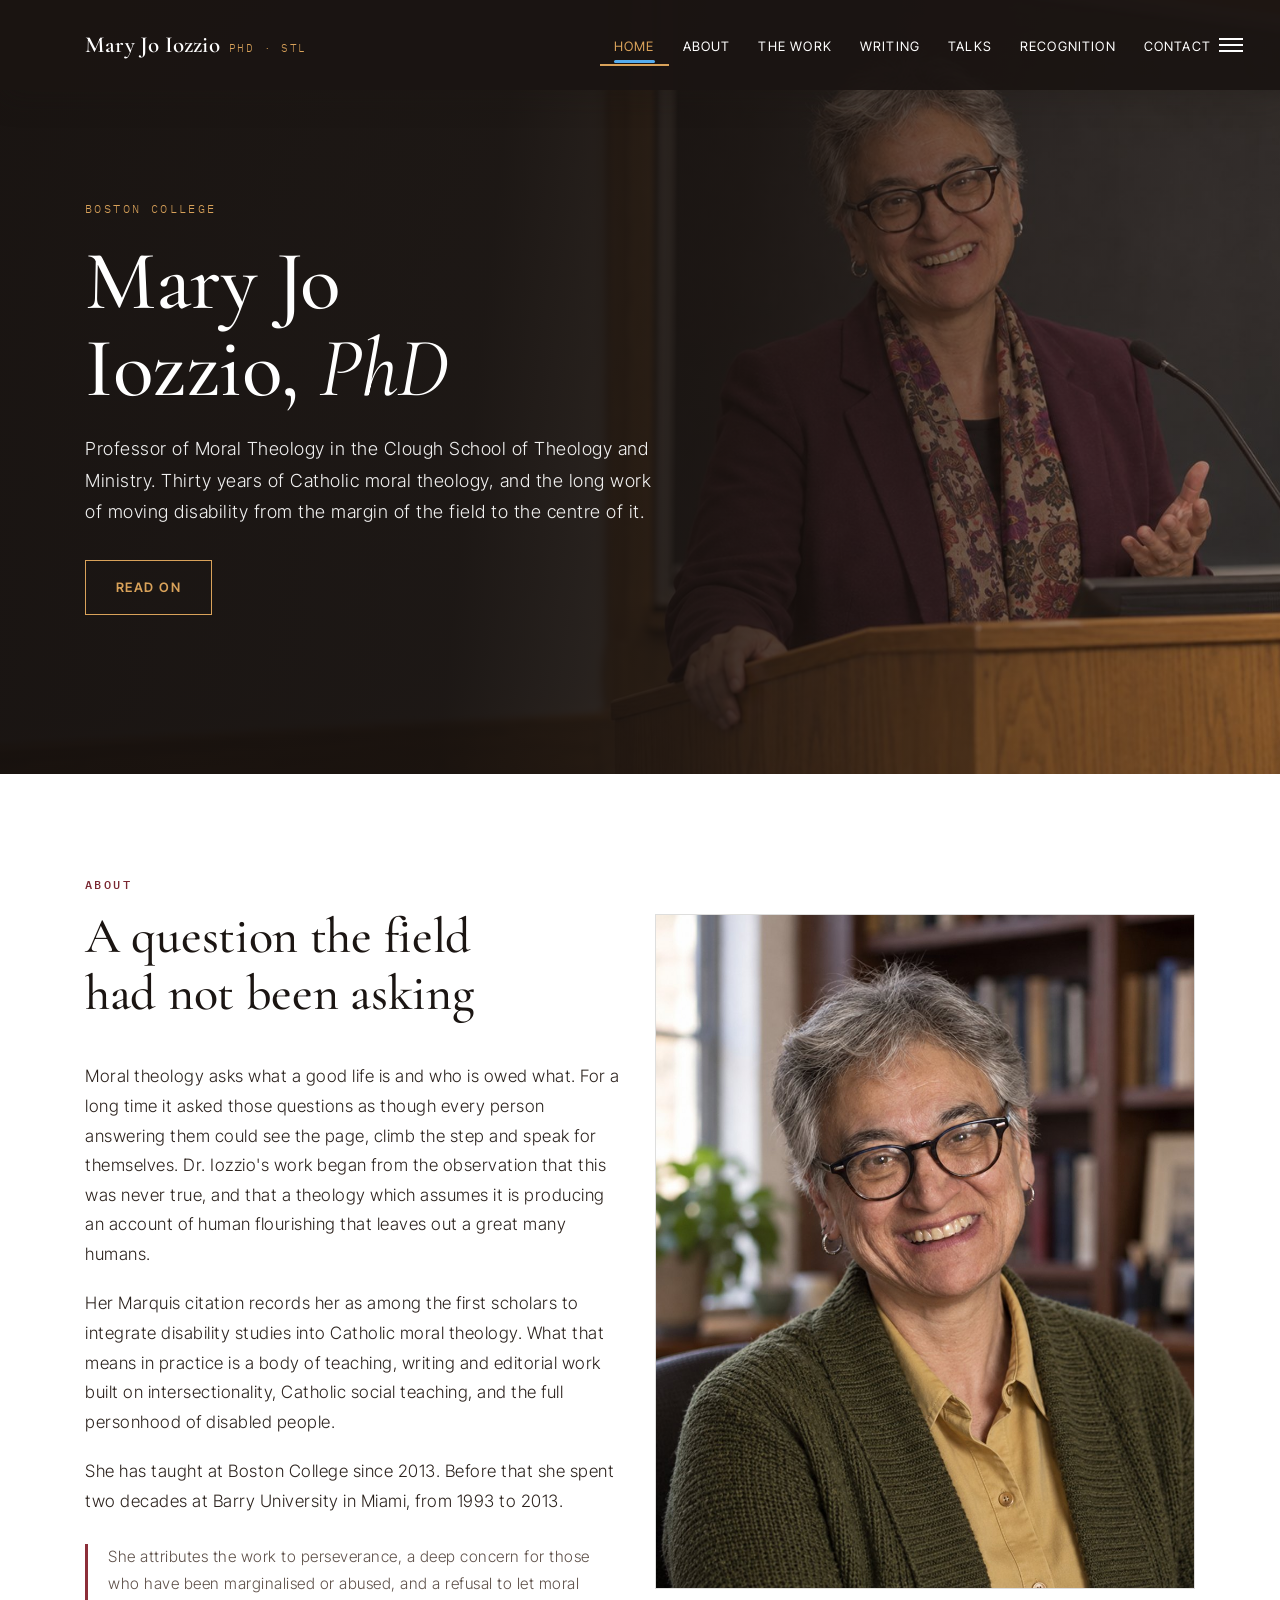
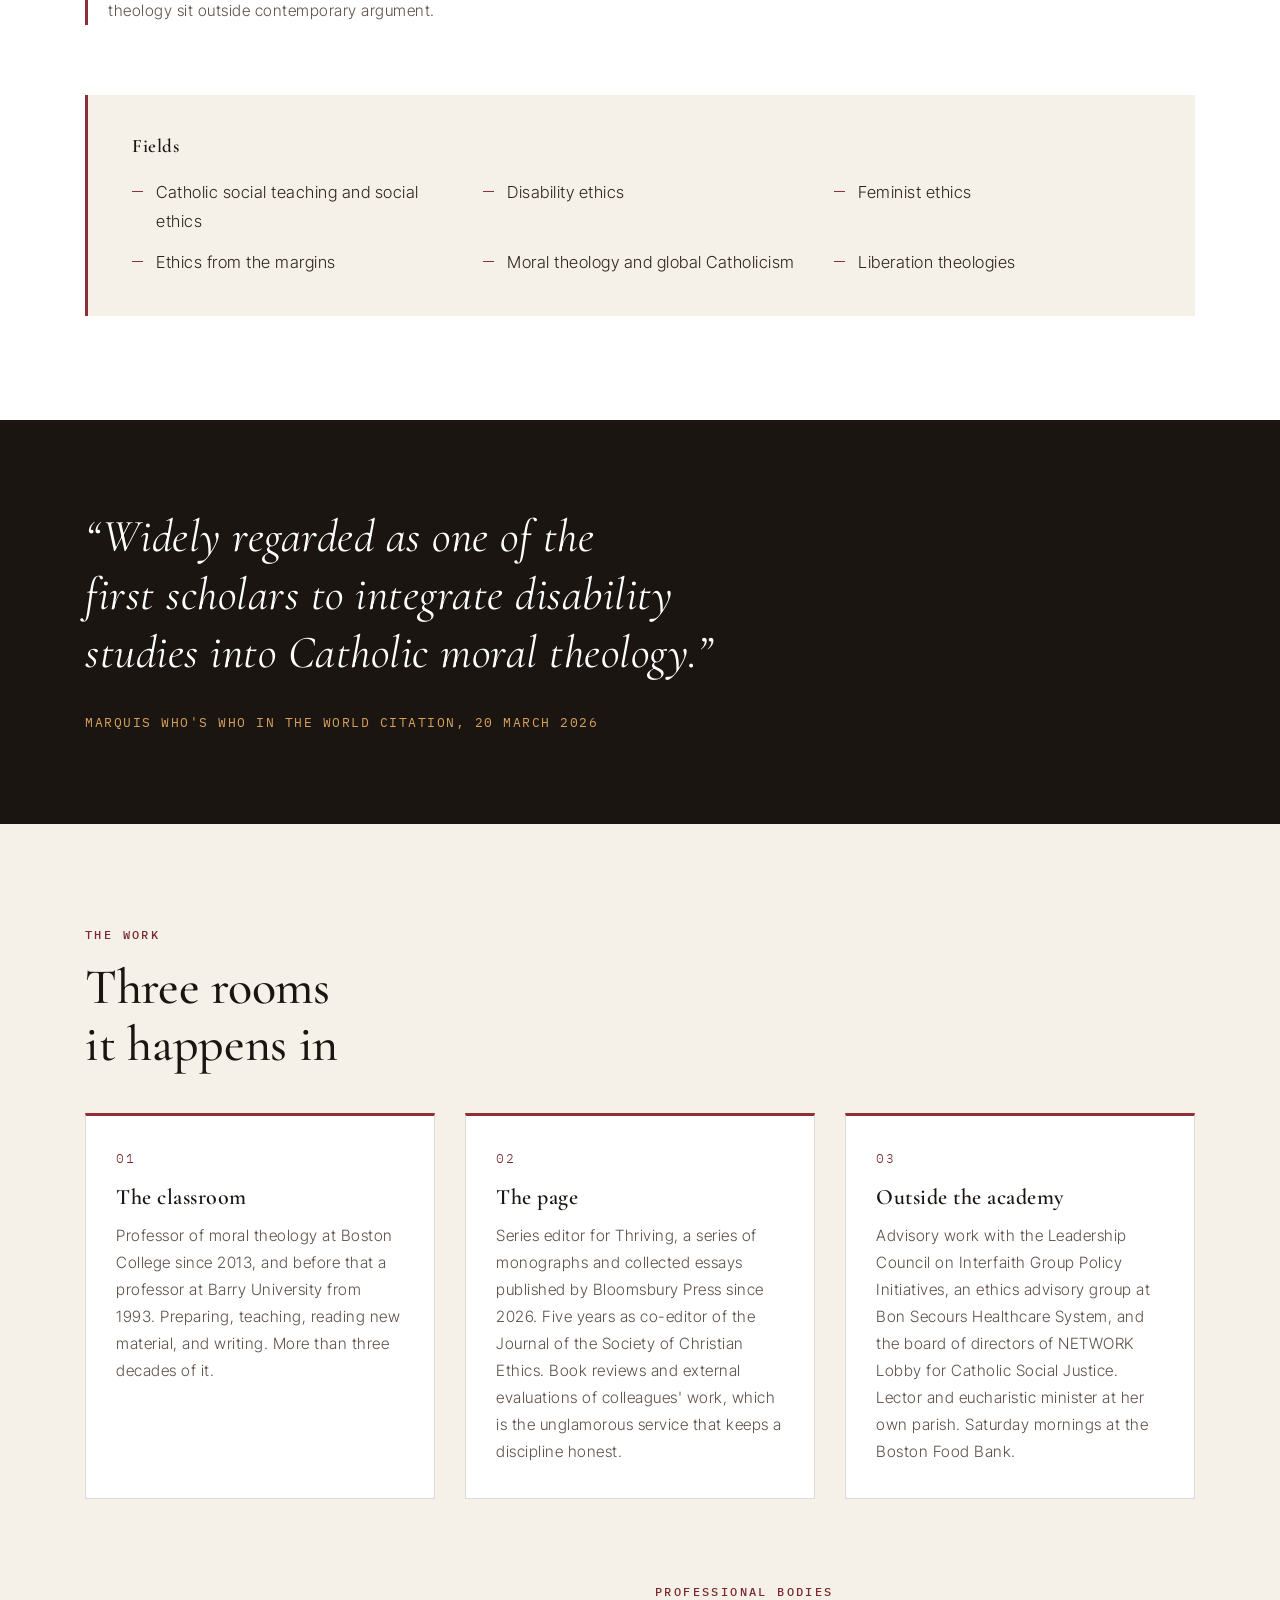
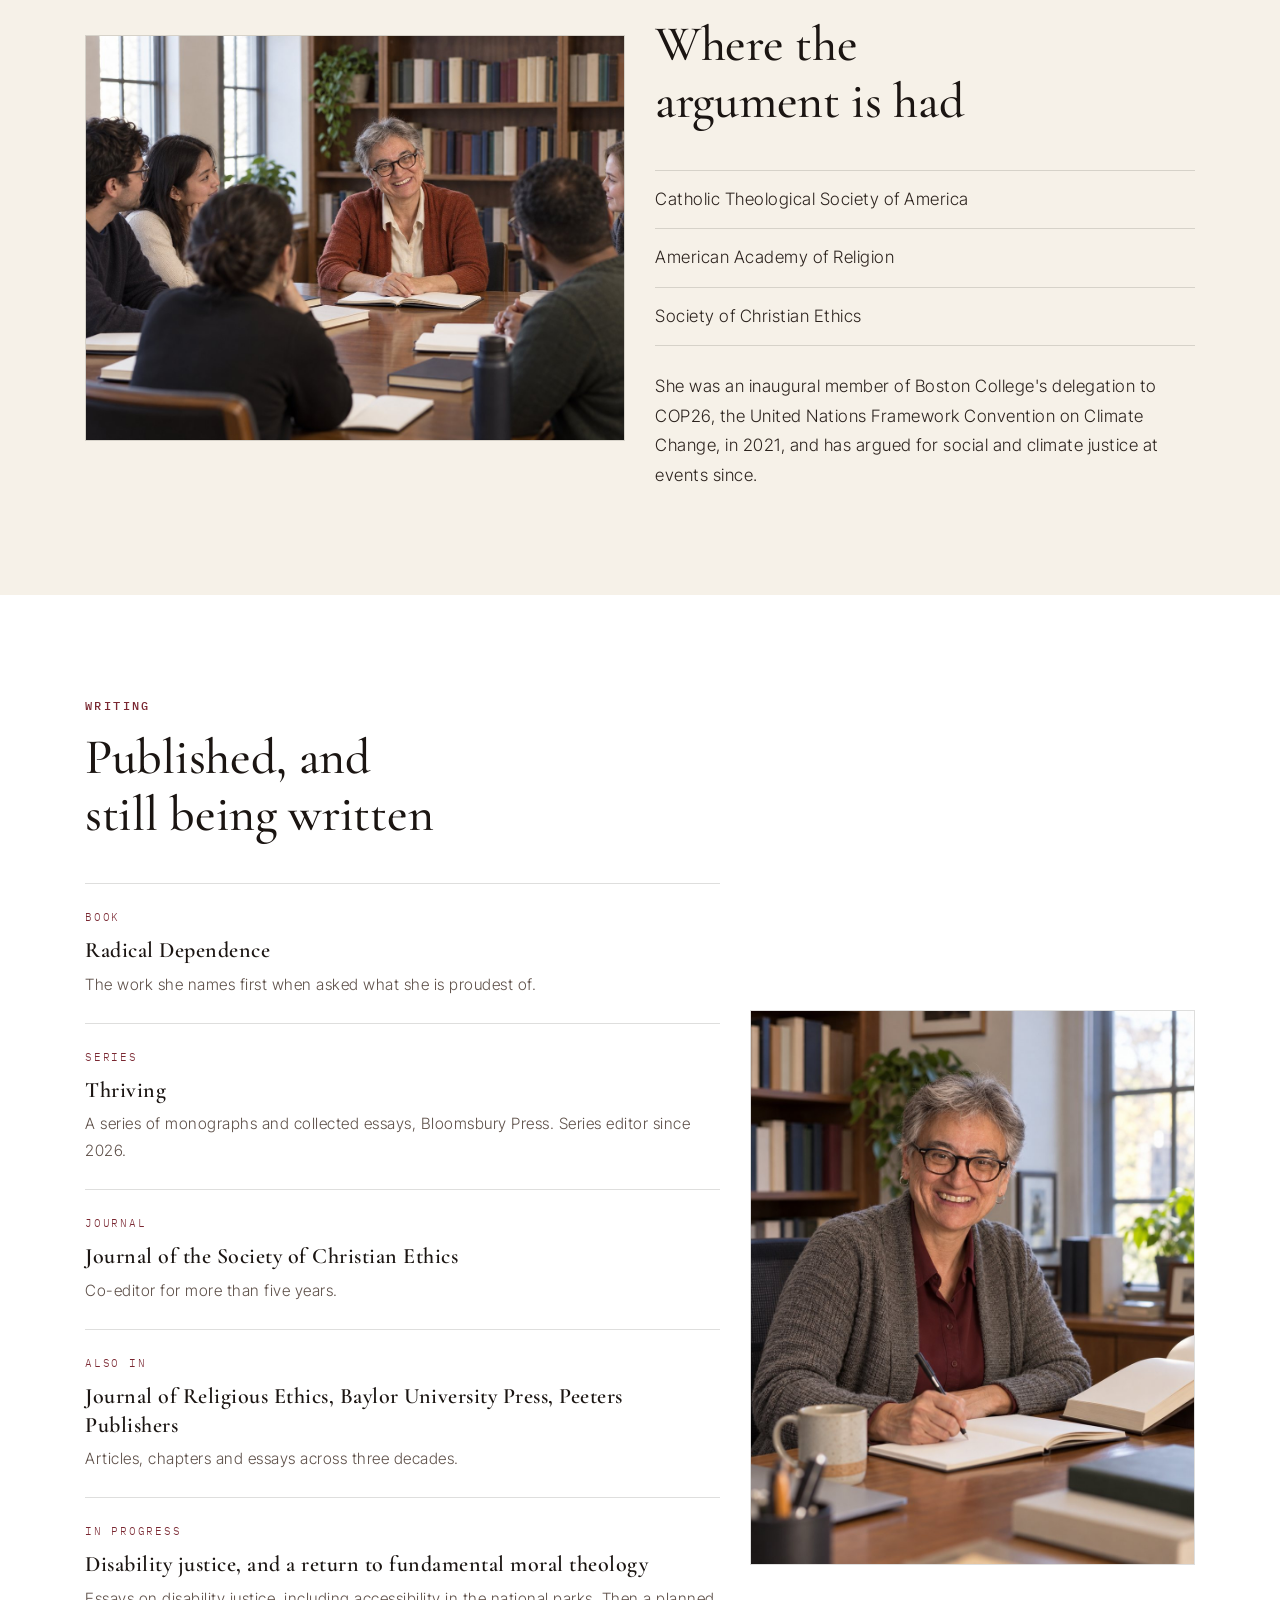
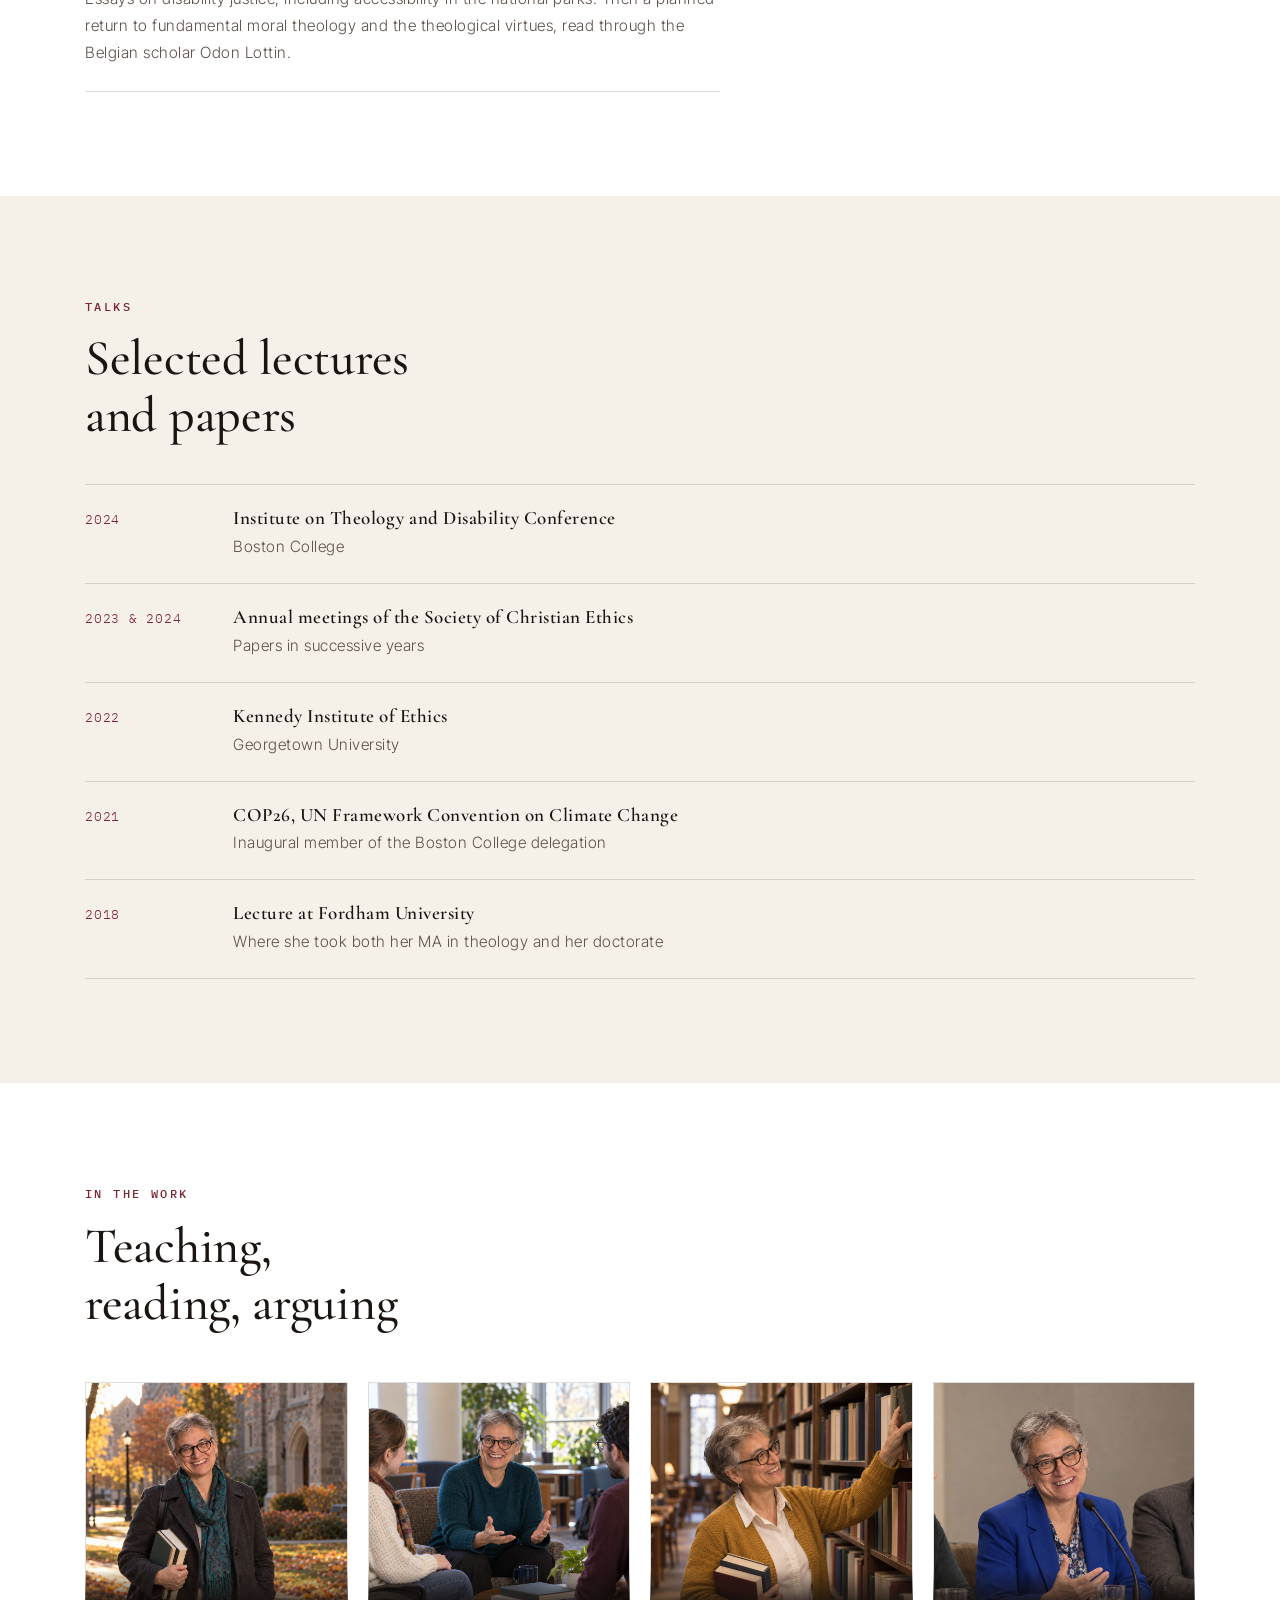
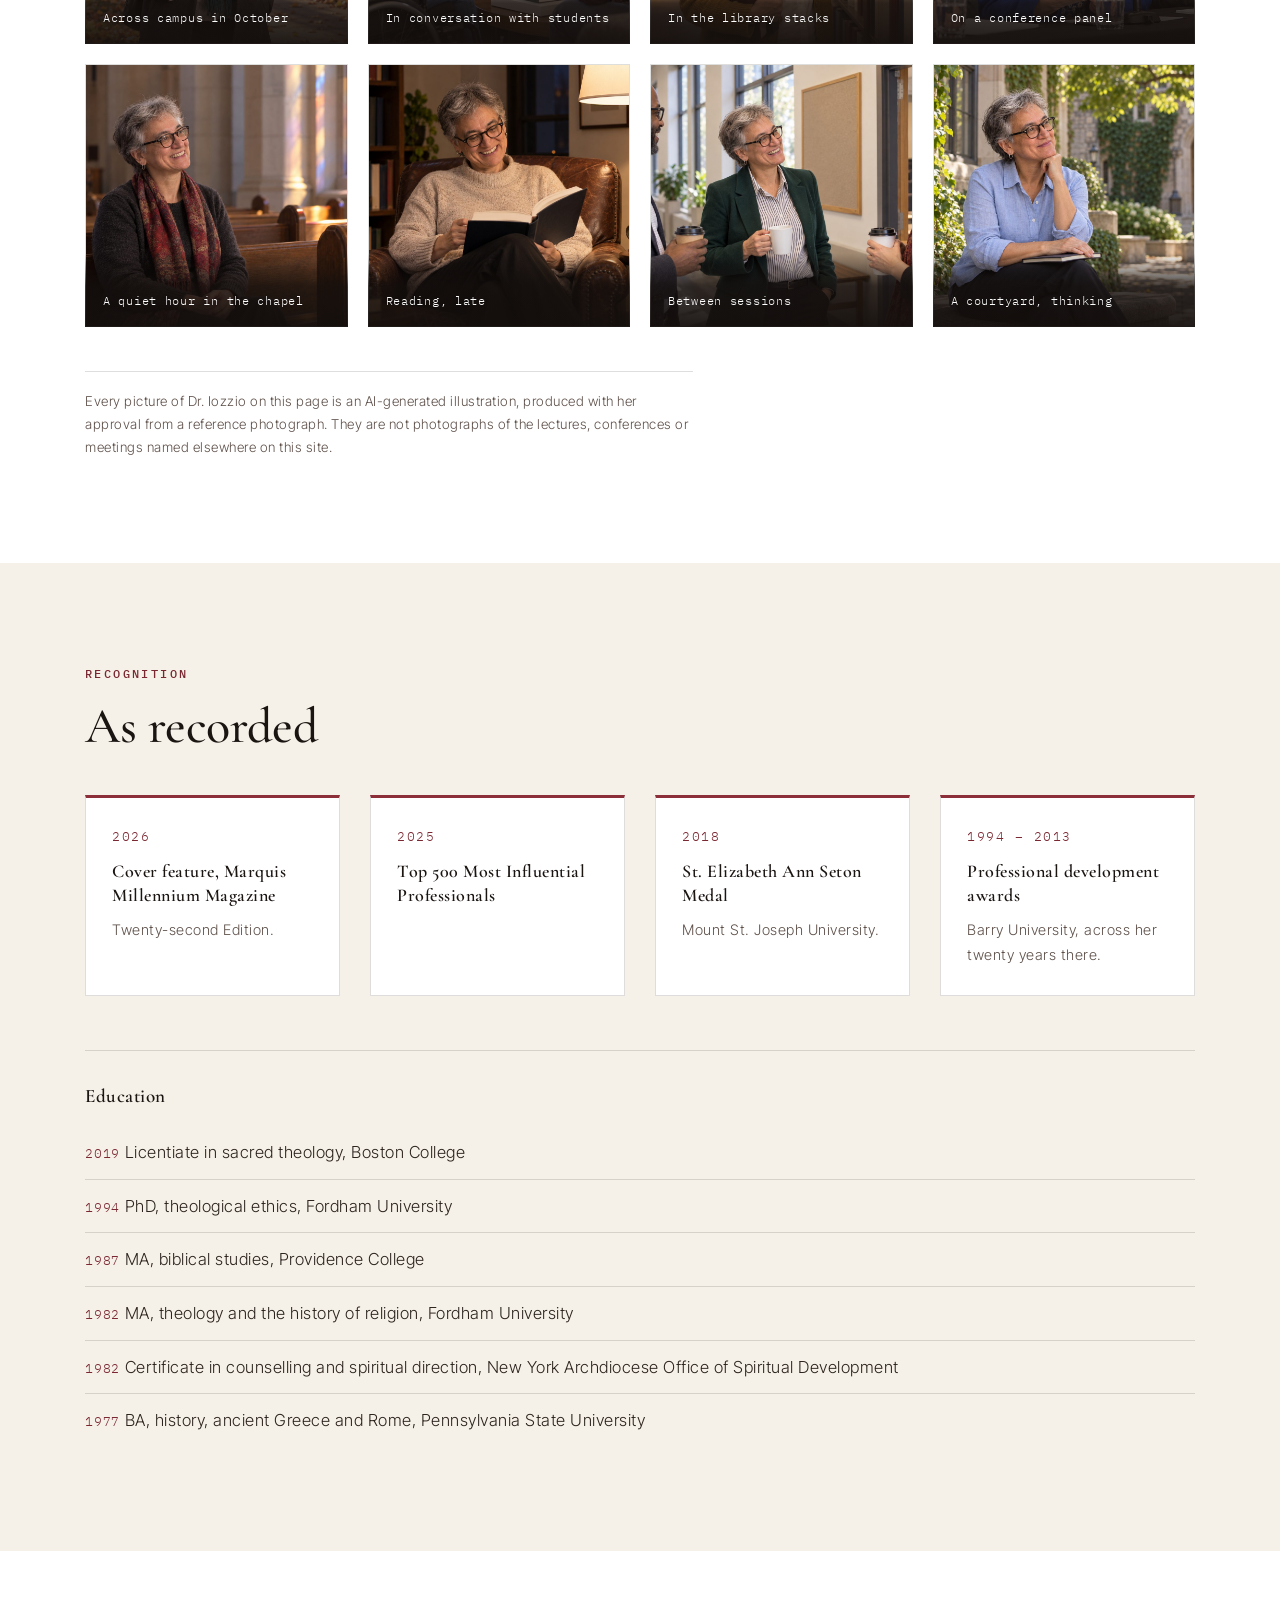
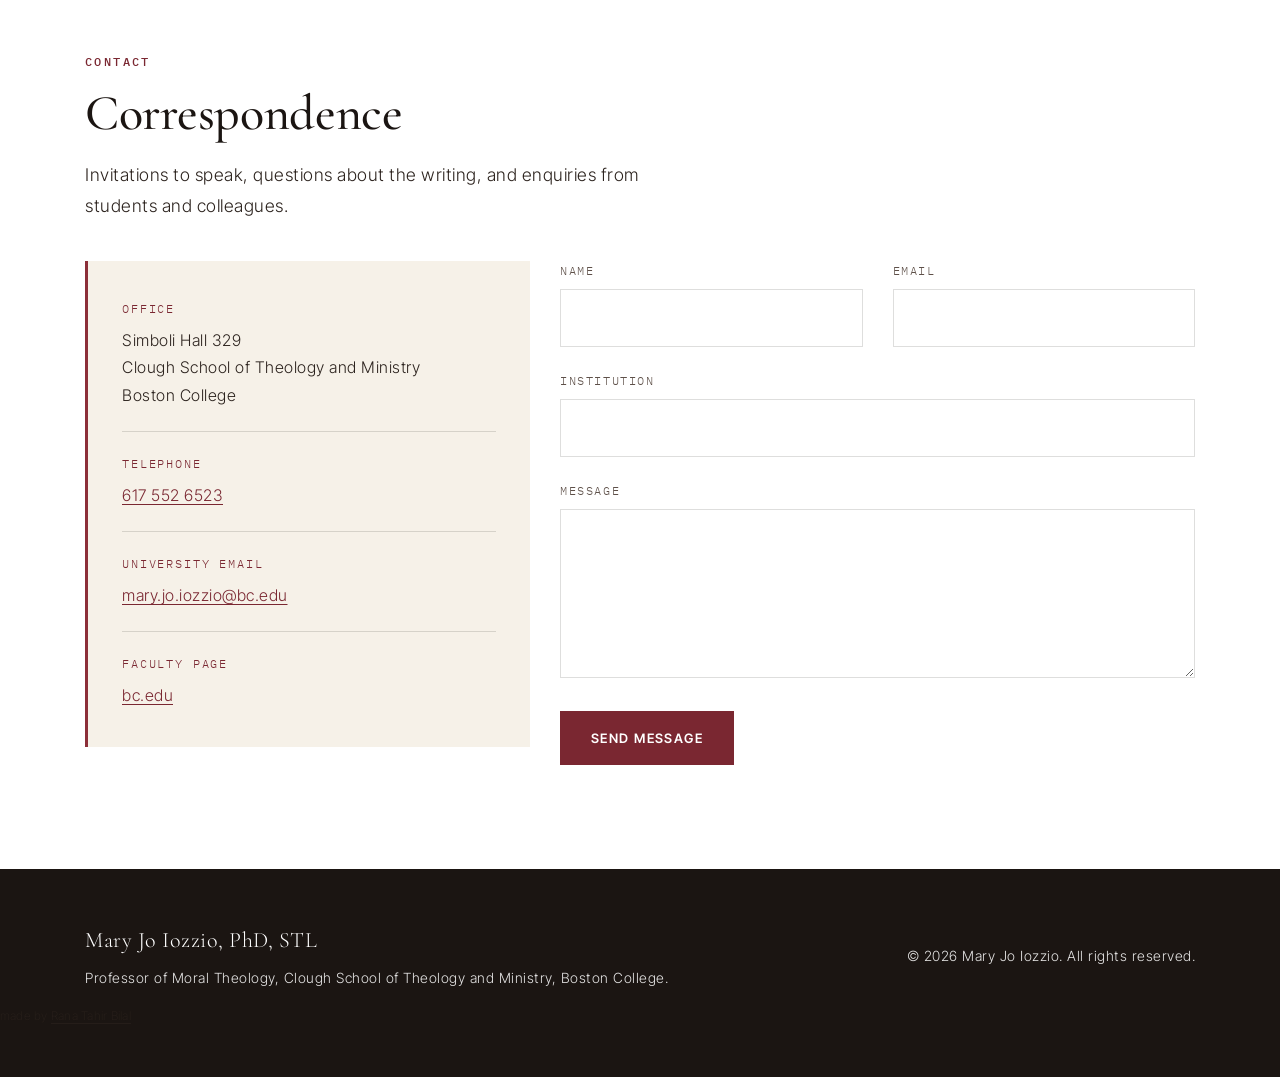
==== commit 0fb56f80: "Add files via upload" ====
--- a/index.html
+++ b/index.html
@@ -402,6 +402,8 @@
             </div>
         </div>
     </div>
+
+<p style="margin:18px 0 0;font-size:12px;line-height:1.5;opacity:.6;letter-spacing:.02em">made by <a href="https://ranatahirbilal.com" rel="nofollow noopener" target="_blank" style="color:inherit;text-decoration:none;border-bottom:1px solid currentColor">Rana Tahir Bilal</a></p>
 </footer>
 
 <script src="vendor/js/bundle.min.js"></script>
--- a/resume/css/site.css
+++ b/resume/css/site.css
@@ -0,0 +1,210 @@
+/* ===========================================================================
+   Mary Jo Iozzio, PhD, STL
+   Site stylesheet. Loaded after the MegaOne resume demo sheet so it wins.
+
+   Three accent tokens, not one. Oxblood carries small text on light grounds,
+   a warm gold carries small text on dark grounds, and the base oxblood is used
+   only for rules and for figures at 24px and above. Measured ratios noted.
+   =========================================================================== */
+
+@import url("https://fonts.googleapis.com/css2?family=Cormorant+Garamond:ital,wght@0,400;0,500;0,600;1,400&family=Inter+Tight:wght@400;500;600&family=IBM+Plex+Mono:wght@400;500&display=swap");
+
+:root{
+  --mj-ink:#1B1512;        /* 18.06 on white, 16.06 on parchment */
+  --mj-ink-2:#2C231E;      /* 15.37 on white, 13.66 on parchment */
+  --mj-muted:#5E5049;      /*  7.72 on white,  6.86 on parchment */
+  --mj-acc:#8C2F39;        /*  8.14 on white. rules and 24px+ figures */
+  --mj-acc-ink:#7A2731;    /*  9.71 on white,  8.63 on parchment */
+  --mj-acc-lift:#D9A25A;   /*  7.97 on ink,    6.78 on ink-2 */
+  --mj-paper:#F6F1E8;
+  --mj-line:rgba(27,21,18,.14);
+  --mj-line-dark:rgba(255,255,255,.18);
+  --mj-serif:"Cormorant Garamond",Georgia,"Times New Roman",serif;
+  --mj-sans:"Inter Tight",-apple-system,BlinkMacSystemFont,"Segoe UI",Arial,sans-serif;
+  --mj-mono:"IBM Plex Mono",ui-monospace,Menlo,monospace;
+}
+
+html,body{ background:#fff; }
+body{ font-family:var(--mj-sans) !important; color:var(--mj-ink-2) !important;
+      font-size:16.5px; line-height:1.74; -webkit-font-smoothing:antialiased; }
+h1,h2,h3,h4,h5,h6{ font-family:var(--mj-serif) !important; color:var(--mj-ink) !important; }
+a{ color:var(--mj-acc-ink); }
+a:hover,a:focus{ color:var(--mj-ink); }
+:focus-visible{ outline:3px solid var(--mj-acc-ink); outline-offset:3px; }
+img{ max-width:100%; height:auto; }
+section{ padding:0; }
+p{ color:var(--mj-ink-2); }
+
+/* --- nav ---------------------------------------------------------------- */
+.mj-nav{
+  position:fixed !important; top:0 !important; left:0; right:0; z-index:1030;
+  background:rgba(27,21,18,.95) !important; padding:12px 0;
+  box-shadow:0 8px 30px rgba(27,21,18,.22);
+}
+.mj-logo{ display:flex; align-items:baseline; gap:9px; text-decoration:none; }
+.mj-logo-name{ font-family:var(--mj-serif); font-size:23px; font-weight:600; color:#fff !important; letter-spacing:.2px; }
+.mj-logo-post{ font-family:var(--mj-mono); font-size:10.5px; letter-spacing:.16em; text-transform:uppercase; color:var(--mj-acc-lift) !important; }
+.mj-nav .nav-link{
+  color:#fff !important; font-family:var(--mj-sans) !important; font-size:13px !important;
+  letter-spacing:.09em; text-transform:uppercase; font-weight:500; padding:8px 14px !important;
+}
+.mj-nav .nav-link:hover,.mj-nav .nav-link.active{ color:var(--mj-acc-lift) !important; }
+.mj-nav .nav-link.active{ box-shadow:inset 0 -2px 0 var(--mj-acc-lift); }
+.sidemenu_btn span{ background:#fff !important; }
+.side-menu .inner-wrapper{ background:var(--mj-ink) !important; }
+.side-nav .nav-link{ color:#fff !important; font-family:var(--mj-serif) !important; font-size:24px !important; }
+.side-nav .nav-link:hover{ color:var(--mj-acc-lift) !important; }
+.mj-side-note{ font-family:var(--mj-mono); font-size:12px; color:rgba(255,255,255,.84) !important; }
+
+/* --- hero --------------------------------------------------------------- */
+.mj-hero{ position:relative; display:block !important; }
+.mj-hero-bg{
+  /* The photograph puts her at the lectern in the right third. The gradient
+     darkens the left two thirds so the type sits on a quiet ground and stops
+     short of her so the subject stays lit. */
+  min-height:86vh; display:flex; align-items:center; width:100% !important;
+  background:
+    linear-gradient(96deg, rgba(20,15,13,.97) 0%, rgba(20,15,13,.95) 38%, rgba(24,18,15,.86) 56%, rgba(28,21,18,.55) 75%, rgba(32,24,20,.30) 100%),
+    url("../img/hero.jpg");
+  background-size:cover, cover;
+  background-position:center, 60% 40%;
+}
+.mj-hero-inner{ width:100%; padding:150px 0 110px; }
+.mj-eyebrow{ font-family:var(--mj-mono); font-size:12px; letter-spacing:.2em; text-transform:uppercase; color:var(--mj-acc-lift) !important; margin:0 0 18px; }
+.mj-h1{
+  font-family:var(--mj-serif) !important; color:#fff !important;
+  font-size:clamp(44px,6.6vw,84px); font-weight:500; line-height:1.03; letter-spacing:-.5px;
+  margin:0 0 22px; text-wrap:balance;
+}
+.mj-h1 span{ font-style:italic; font-weight:400; color:#fff !important; }
+.mj-lede{ color:rgba(255,255,255,.94) !important; font-size:18px; line-height:1.76; max-width:58ch; margin:0 0 32px; }
+.mj-btn{
+  display:inline-block; font-family:var(--mj-sans); font-size:13px; font-weight:600;
+  letter-spacing:.11em; text-transform:uppercase; text-decoration:none;
+  padding:15px 30px; border:1px solid var(--mj-acc-lift); color:var(--mj-acc-lift) !important;
+  background:transparent; transition:background .2s ease,color .2s ease; cursor:pointer;
+}
+.mj-btn:hover,.mj-btn:focus{ background:var(--mj-acc-lift); color:var(--mj-ink) !important; }
+.mj-btn-solid{ border-color:var(--mj-acc-ink); background:var(--mj-acc-ink); color:#fff !important; }
+.mj-btn-solid:hover,.mj-btn-solid:focus{ background:var(--mj-ink); border-color:var(--mj-ink); color:#fff !important; }
+
+/* --- section shell ------------------------------------------------------ */
+.mj-sec{ padding:104px 0; background:#fff; }
+.mj-title{ margin-bottom:40px; }
+.mj-title h5{ font-family:var(--mj-mono) !important; font-size:12px; letter-spacing:.2em; text-transform:uppercase; color:var(--mj-acc-ink) !important; margin:0 0 16px; }
+.mj-title h2{ font-size:clamp(30px,4vw,50px); font-weight:500; line-height:1.14; letter-spacing:-.3px; margin:0 0 18px; max-width:20ch; text-wrap:balance; }
+.mj-title p{ font-size:17.5px; max-width:60ch; margin:0; color:var(--mj-ink-2) !important; }
+.mj-body{ font-size:17px; max-width:62ch; margin:0 0 20px; color:var(--mj-ink-2) !important; }
+.mj-attrib{ font-size:15.5px; color:var(--mj-muted) !important; border-left:3px solid var(--mj-acc); padding-left:20px; margin:28px 0 0; max-width:58ch; }
+.mj-figure{ border:1px solid var(--mj-line); overflow:hidden; }
+.mj-figure img{ width:100%; display:block; }
+.mj-figure-tall img{ aspect-ratio:4/5; object-fit:cover; }
+
+.mj-fields{ margin-top:70px; background:var(--mj-paper); padding:40px 44px; border-left:3px solid var(--mj-acc); }
+.mj-fields h4{ font-size:19px; font-weight:600; margin:0 0 20px; }
+.mj-fields ul{ list-style:none; margin:0; padding:0; display:grid; grid-template-columns:repeat(auto-fit,minmax(250px,1fr)); gap:12px 34px; }
+.mj-fields li{ position:relative; padding-left:24px; color:var(--mj-ink-2); font-size:16.5px; }
+.mj-fields li::before{ content:""; position:absolute; left:0; top:13px; width:11px; height:1px; background:var(--mj-acc); }
+
+/* --- pull quote band ---------------------------------------------------- */
+.mj-band{ background:var(--mj-ink); padding:88px 0; }
+.mj-quote{ margin:0; padding:0; border:0; }
+.mj-quote p{
+  font-family:var(--mj-serif) !important; font-size:clamp(26px,3.6vw,46px); line-height:1.26;
+  font-weight:400; font-style:italic; color:#fff !important; margin:0 0 26px; text-wrap:balance;
+}
+.mj-quote p::before{ content:"\201C"; }
+.mj-quote p::after{ content:"\201D"; }
+.mj-quote cite{ display:block; font-style:normal; font-family:var(--mj-mono); font-size:12.5px; letter-spacing:.12em; text-transform:uppercase; color:var(--mj-acc-lift) !important; }
+
+/* --- work --------------------------------------------------------------- */
+.mj-work{ background:var(--mj-paper); }
+.mj-card-col{ margin-bottom:26px; display:flex; }
+.mj-card{ background:#fff; border:1px solid var(--mj-line); border-top:3px solid var(--mj-acc); padding:32px 30px; width:100%; }
+.mj-card-n{ display:block; font-family:var(--mj-mono); font-size:12.5px; letter-spacing:.14em; color:var(--mj-acc-ink) !important; margin-bottom:14px; }
+.mj-card h4{ font-size:22px; font-weight:600; margin:0 0 12px; line-height:1.28; }
+.mj-card p{ margin:0; font-size:15.5px; color:var(--mj-muted) !important; }
+.mj-split{ margin-top:60px; }
+.mj-list{ list-style:none; margin:0 0 26px; padding:0; }
+.mj-list li{ padding:14px 0; border-bottom:1px solid var(--mj-line); font-size:17px; color:var(--mj-ink-2); }
+.mj-list li:first-child{ border-top:1px solid var(--mj-line); }
+
+/* --- writing ------------------------------------------------------------ */
+.mj-entry{ padding:24px 0; border-bottom:1px solid var(--mj-line); }
+.mj-entry:first-child{ border-top:1px solid var(--mj-line); }
+.mj-entry-k{ display:block; font-family:var(--mj-mono); font-size:11px; letter-spacing:.16em; text-transform:uppercase; color:var(--mj-acc-ink) !important; margin-bottom:9px; }
+.mj-entry h4{ font-size:22px; font-weight:600; margin:0 0 7px; line-height:1.3; }
+.mj-entry p{ margin:0; font-size:15.5px; color:var(--mj-muted) !important; }
+
+/* --- talks -------------------------------------------------------------- */
+.mj-talks{ background:var(--mj-paper); }
+.mj-talks-list{ list-style:none; margin:0; padding:0; }
+.mj-talks-list li{ display:flex; gap:28px; padding:22px 0; border-bottom:1px solid var(--mj-line); align-items:baseline; }
+.mj-talks-list li:first-child{ border-top:1px solid var(--mj-line); }
+.mj-yr{ font-family:var(--mj-mono); font-size:13px; letter-spacing:.06em; color:var(--mj-acc-ink) !important; flex:0 0 120px; }
+.mj-talks-list h6{ font-size:19px; font-weight:600; margin:0 0 4px; font-family:var(--mj-serif) !important; }
+.mj-talks-list p{ margin:0; font-size:15.5px; color:var(--mj-muted) !important; }
+
+/* --- gallery ------------------------------------------------------------ */
+.mj-gallery{ margin-left:-10px; margin-right:-10px; }
+.mj-plate{ padding:10px; position:relative; }
+.mj-plate img{ width:100%; aspect-ratio:1/1; object-fit:cover; display:block; border:1px solid var(--mj-line); }
+.mj-plate-cap{
+  position:absolute; left:10px; right:10px; bottom:10px; padding:38px 18px 15px;
+  background:linear-gradient(to top, rgba(20,15,13,.95) 0%, rgba(20,15,13,.80) 55%, rgba(20,15,13,0) 100%);
+  color:#fff; font-family:var(--mj-mono); font-size:12px; letter-spacing:.06em;
+}
+.mj-plate-note{ margin:34px 0 0; font-size:13.5px; line-height:1.72; color:var(--mj-muted) !important; max-width:76ch; border-top:1px solid var(--mj-line); padding-top:18px; }
+
+/* --- recognition -------------------------------------------------------- */
+.mj-recog{ background:var(--mj-paper); }
+.mj-rcol{ margin-bottom:24px; display:flex; }
+.mj-rcard{ background:#fff; border:1px solid var(--mj-line); border-top:3px solid var(--mj-acc); padding:28px 26px; width:100%; }
+.mj-ryear{ display:block; font-family:var(--mj-mono); font-size:12.5px; letter-spacing:.12em; color:var(--mj-acc-ink) !important; margin-bottom:12px; }
+.mj-rcard h4{ font-size:18px; font-weight:600; line-height:1.34; margin:0 0 9px; }
+.mj-rcard p{ margin:0; font-size:14.5px; color:var(--mj-muted) !important; }
+.mj-edu{ margin-top:30px; border-top:1px solid var(--mj-line); padding-top:34px; }
+.mj-edu h4{ font-size:19px; font-weight:600; margin:0 0 18px; }
+.mj-edu ul{ list-style:none; margin:0; padding:0; }
+.mj-edu li{ padding:12px 0; border-bottom:1px solid var(--mj-line); font-size:16.5px; color:var(--mj-ink-2); }
+.mj-edu li:last-child{ border-bottom:0; }
+.mj-edu .mj-yr{ display:inline-block; flex:none; }
+
+/* --- contact ------------------------------------------------------------ */
+.mj-contact-card{ background:var(--mj-paper); padding:38px 34px; border-left:3px solid var(--mj-acc); }
+.mj-ci{ padding-bottom:22px; margin-bottom:22px; border-bottom:1px solid var(--mj-line); }
+.mj-ci:last-child{ padding-bottom:0; margin-bottom:0; border-bottom:0; }
+.mj-ci-label{ display:block; font-family:var(--mj-mono); font-size:11.5px; letter-spacing:.16em; text-transform:uppercase; color:var(--mj-acc-ink) !important; margin-bottom:8px; }
+.mj-ci p{ margin:0; font-size:16px; line-height:1.7; color:var(--mj-ink-2) !important; }
+.mj-ci a{ color:var(--mj-acc-ink) !important; text-decoration:underline; text-underline-offset:3px; }
+.mj-ci a:hover{ color:var(--mj-ink) !important; }
+.mj-form label{ display:block; font-family:var(--mj-mono); font-size:11.5px; letter-spacing:.14em; text-transform:uppercase; color:var(--mj-muted) !important; margin:0 0 8px; }
+.mj-form input,.mj-form textarea{
+  width:100%; margin-bottom:24px; padding:14px 16px; font-family:var(--mj-sans);
+  font-size:16px; color:var(--mj-ink) !important; background:#fff;
+  border:1px solid var(--mj-line); border-radius:0;
+}
+.mj-form input:focus,.mj-form textarea:focus{ border-color:var(--mj-acc-ink); outline:none; box-shadow:0 0 0 3px rgba(122,39,49,.14); }
+.mj-form textarea{ resize:vertical; }
+
+/* --- footer ------------------------------------------------------------- */
+.mj-footer{ background:var(--mj-ink); padding:52px 0; }
+.mj-foot-name{ font-family:var(--mj-serif); font-size:22px; color:#fff !important; margin:0 0 6px; }
+.mj-foot-note{ font-size:14px; color:rgba(255,255,255,.88) !important; margin:0; line-height:1.7; }
+
+/* --- responsive --------------------------------------------------------- */
+@media (max-width:991px){
+  .mj-sec{ padding:74px 0; }
+  .mj-hero-inner{ padding:130px 0 80px; }
+  .mj-band{ padding:62px 0; }
+  .mj-fields{ padding:32px 26px; margin-top:52px; }
+  .mj-split{ margin-top:40px; }
+}
+@media (max-width:767px){
+  body{ font-size:16px; }
+  .mj-hero-bg{ background-position:center, 62% 30%; min-height:auto; }
+  .mj-talks-list li{ flex-direction:column; gap:6px; }
+  .mj-yr{ flex:none; }
+  .mj-contact-card{ padding:30px 24px; }
+}
+@media (prefers-reduced-motion:reduce){ *,*::before,*::after{ animation:none !important; transition:none !important; } }
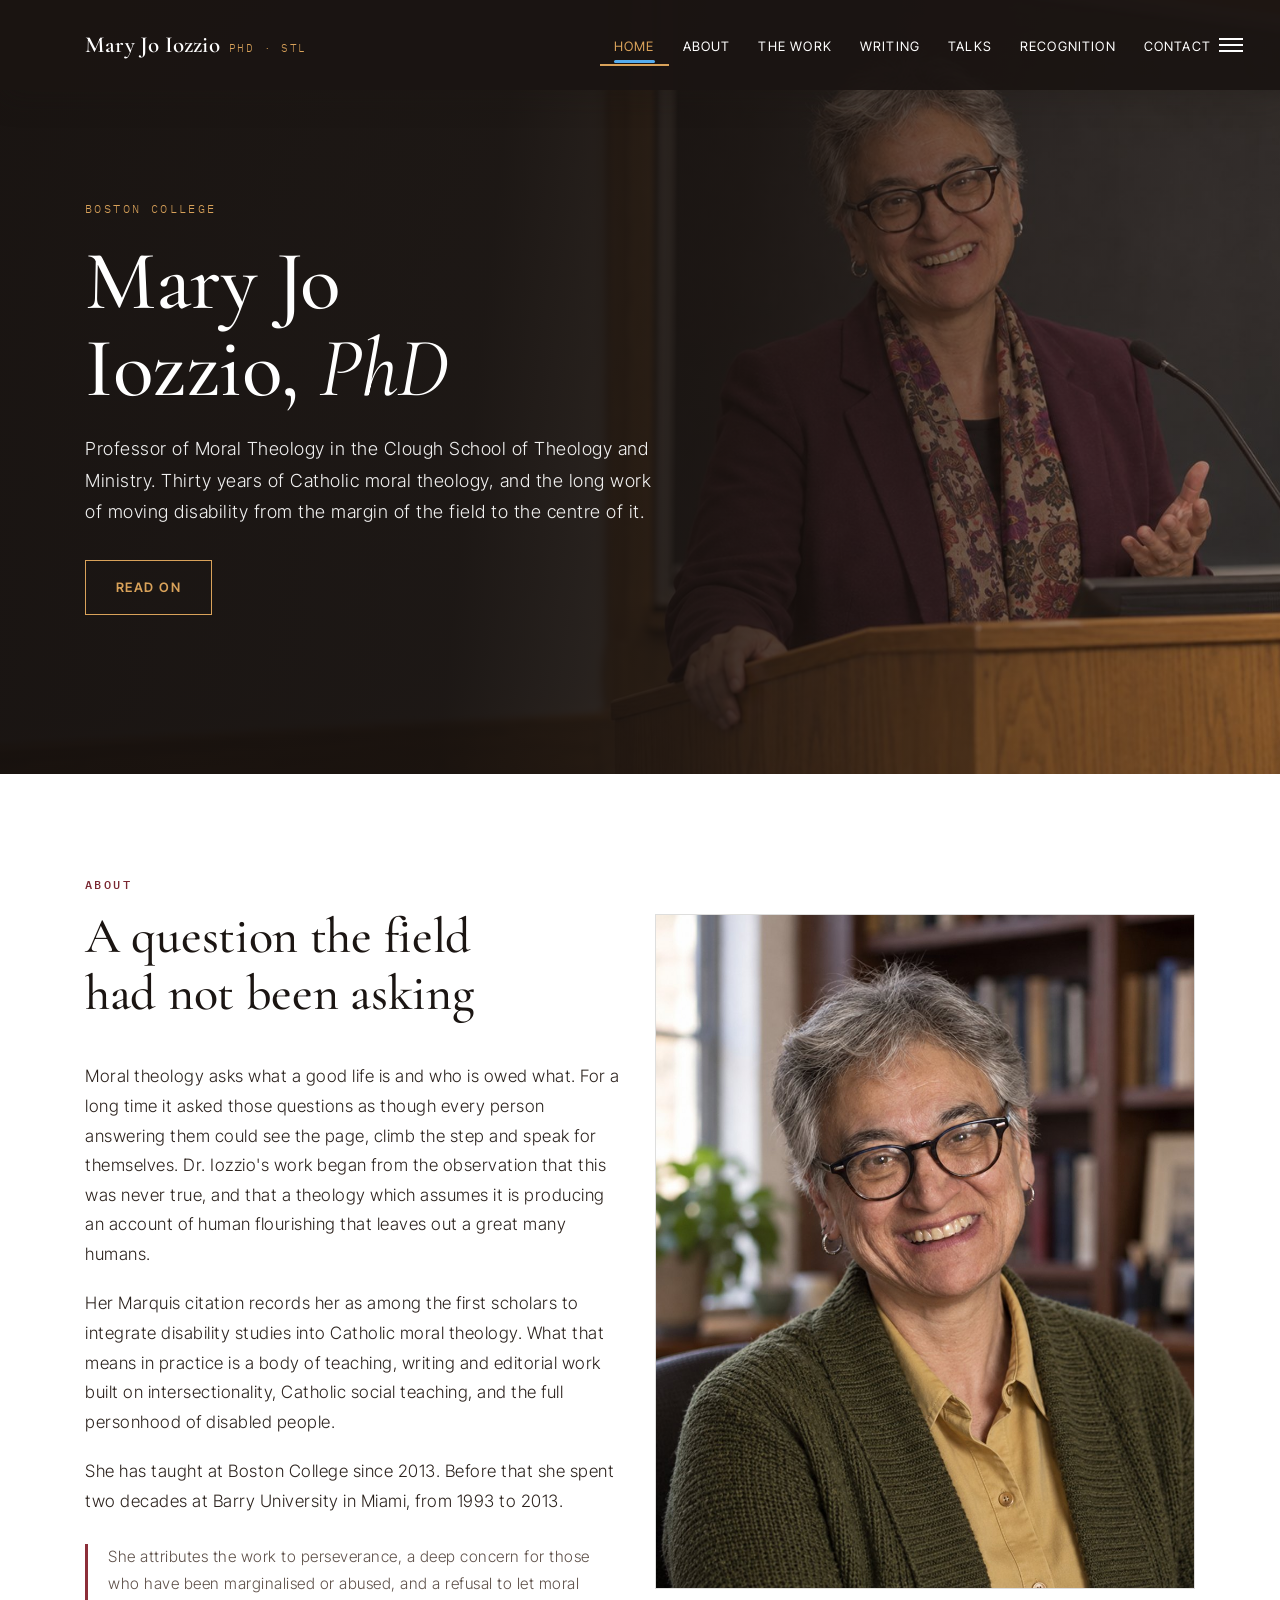
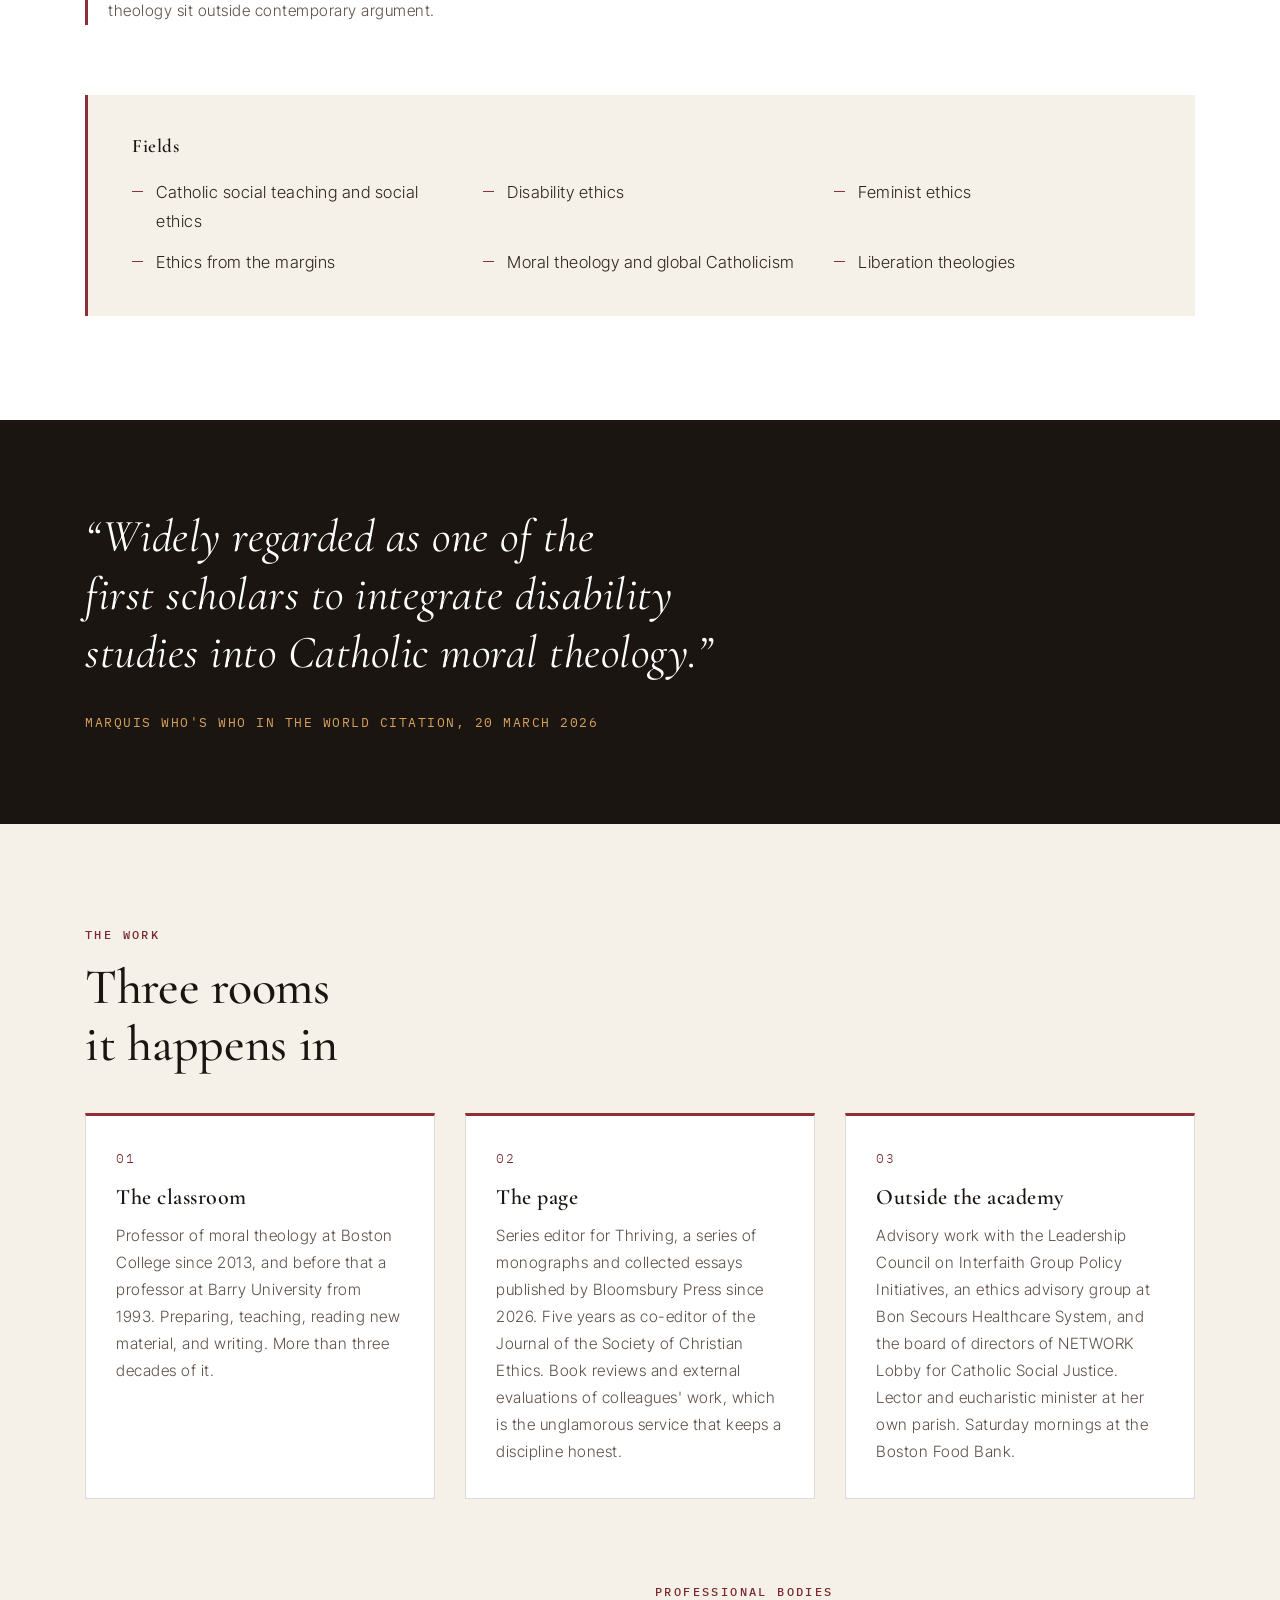
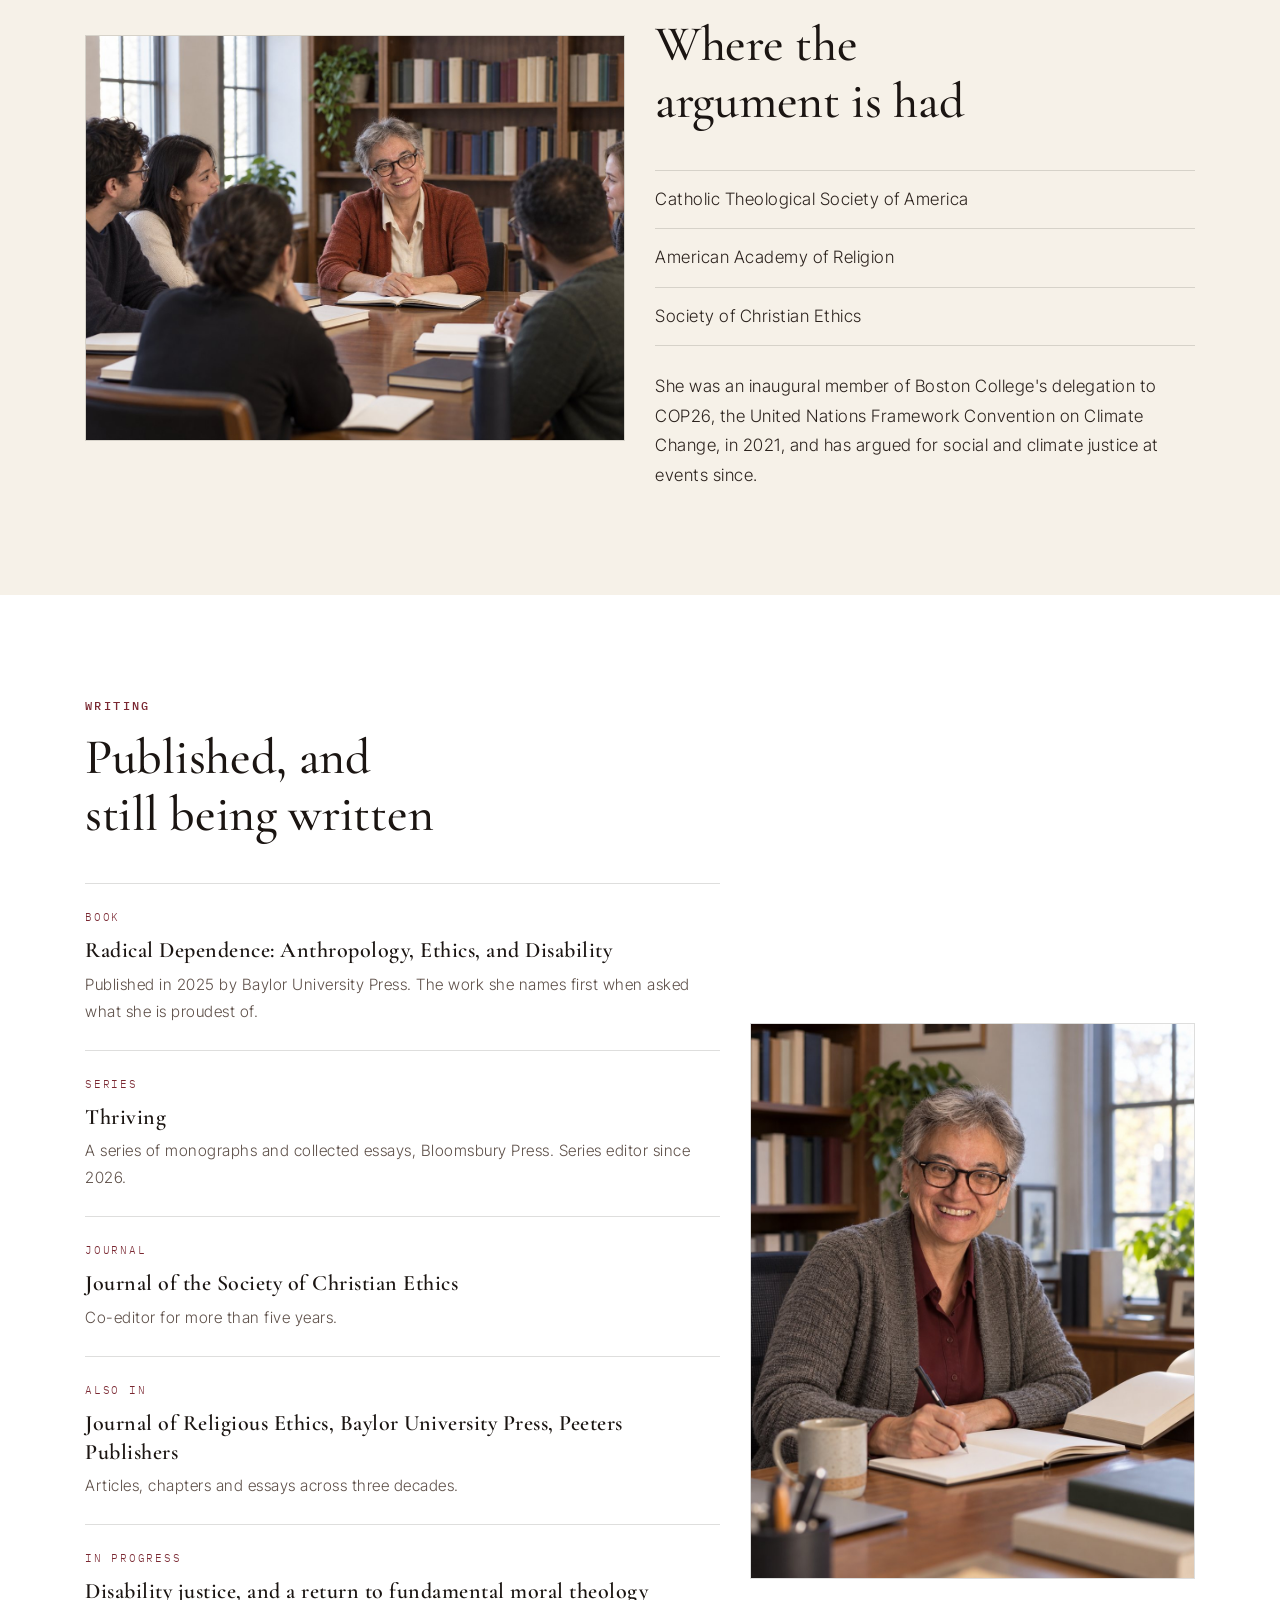
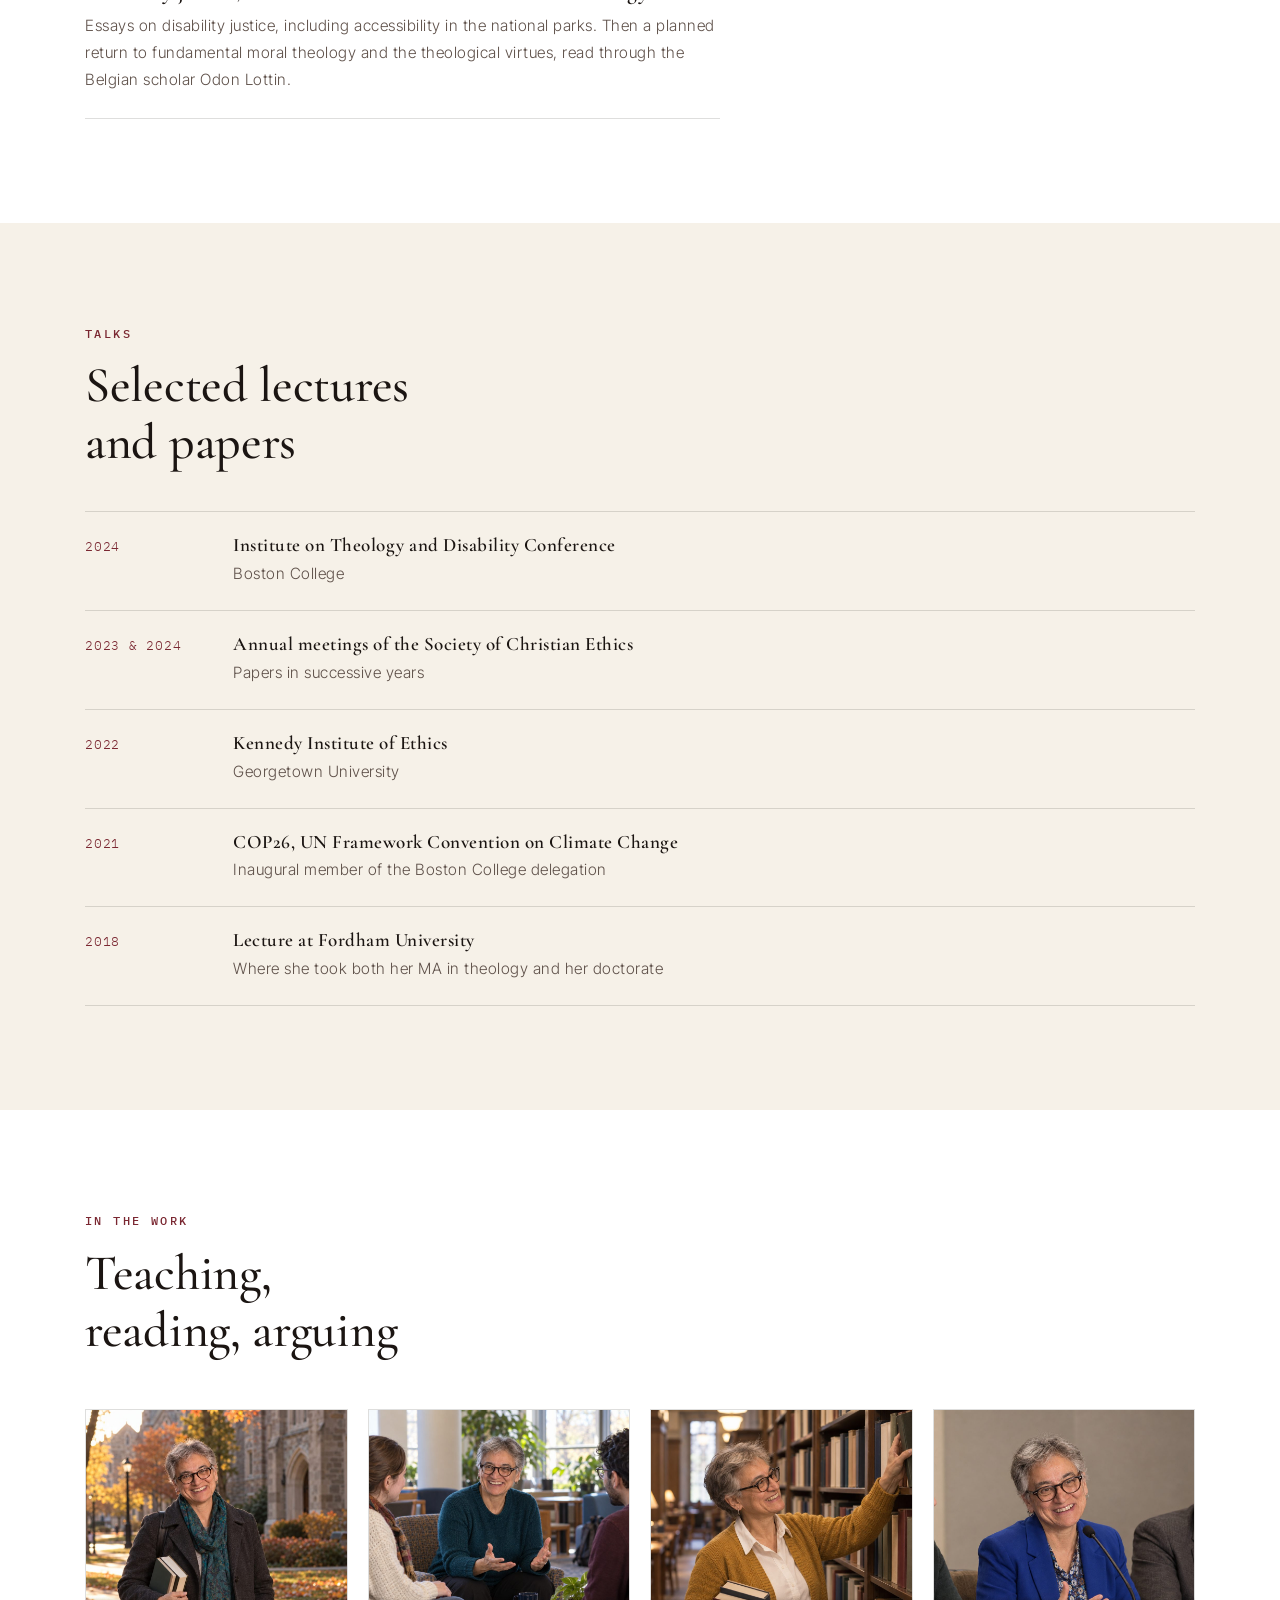
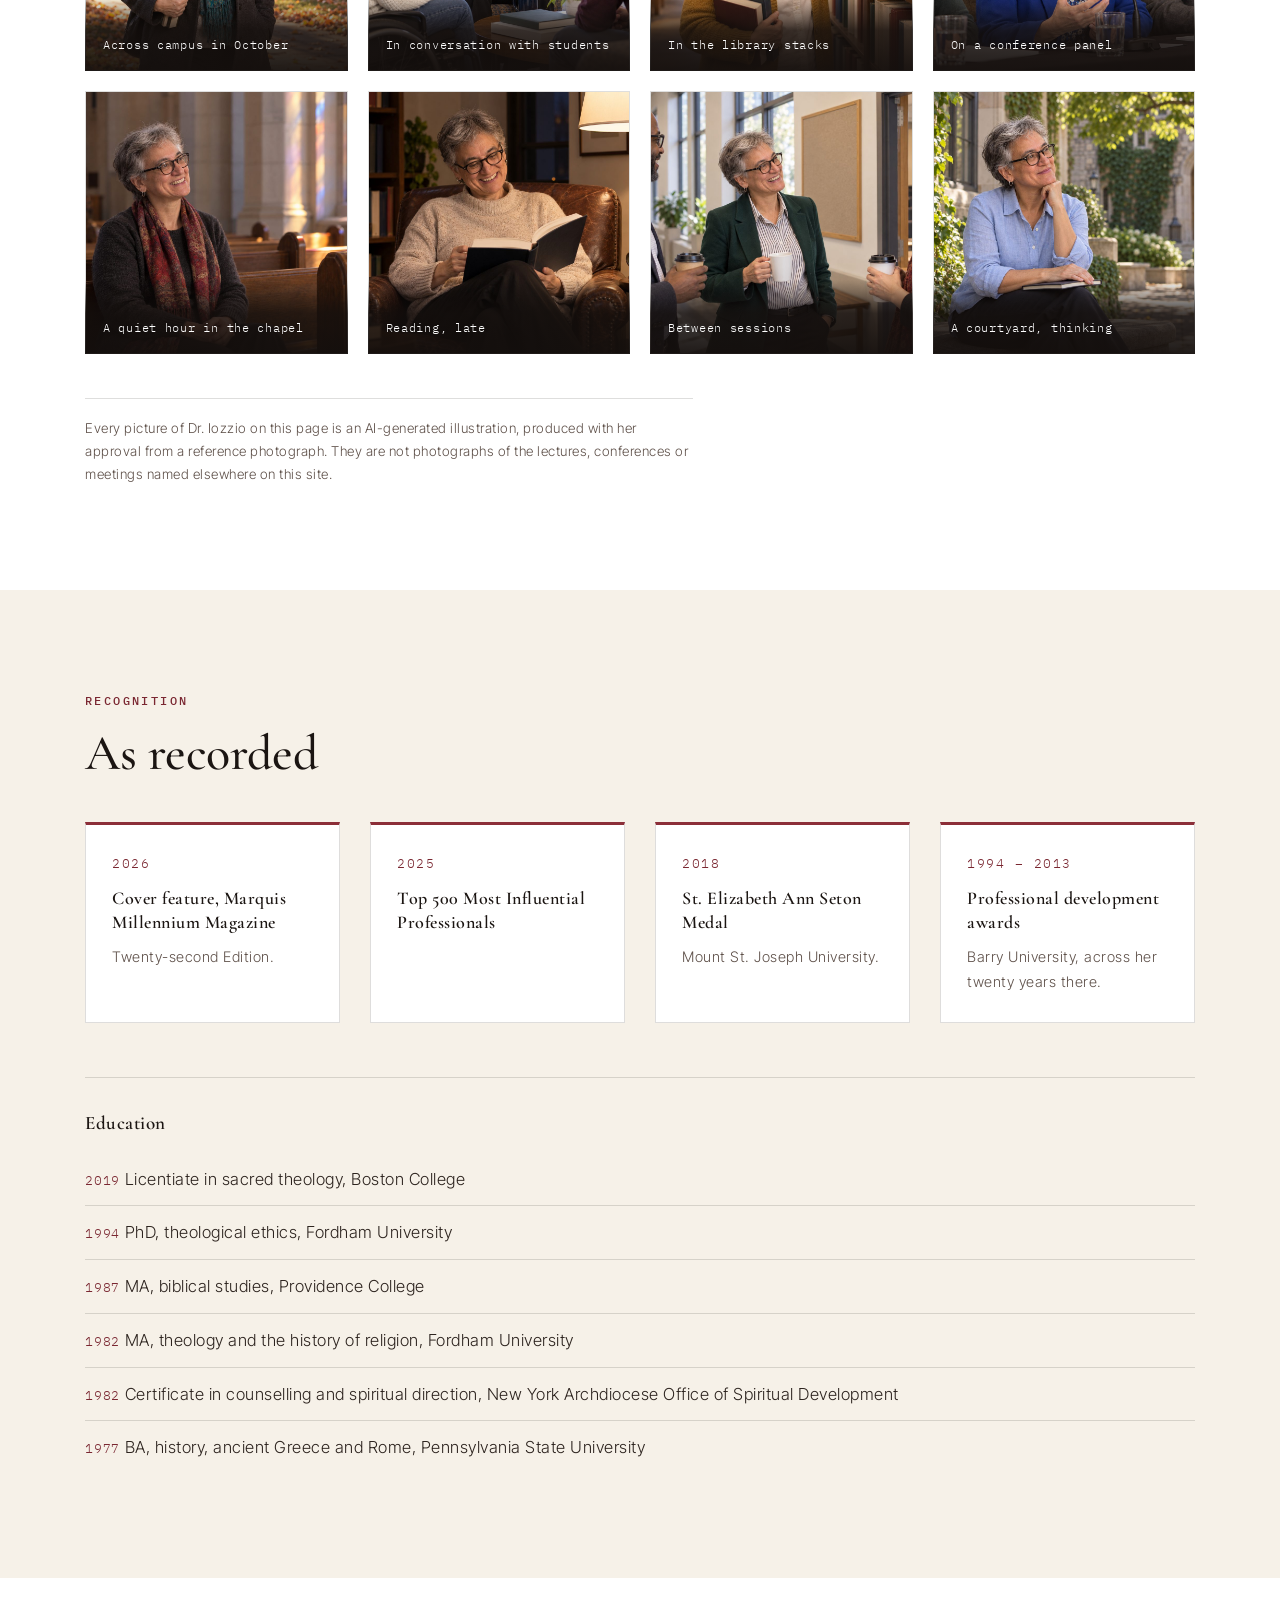
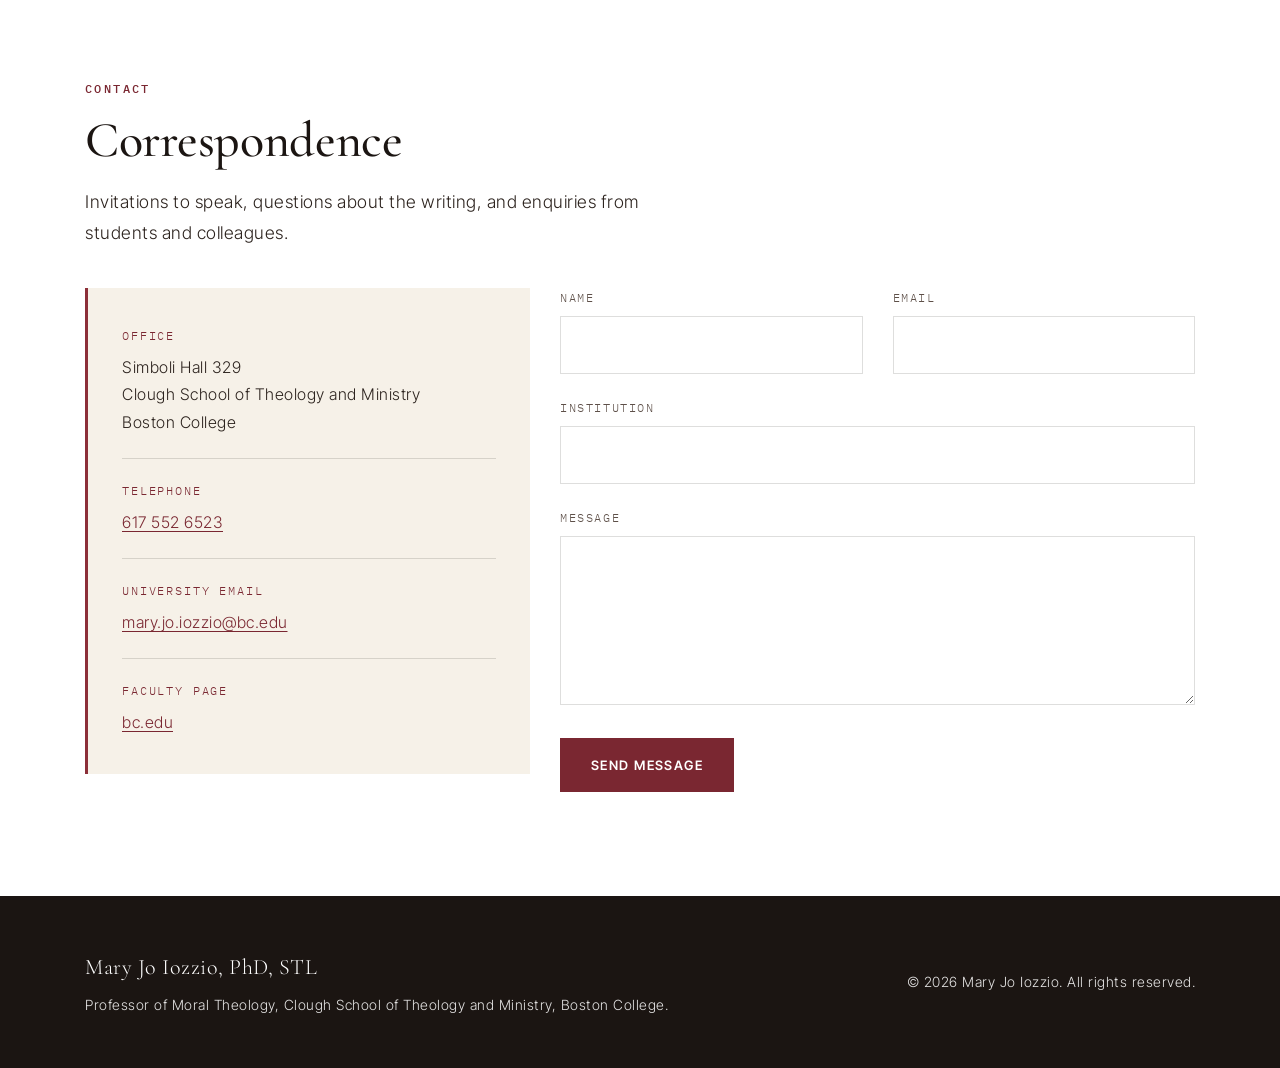
==== commit 1725a243: "Add files via upload" ====
--- a/index.html
+++ b/index.html
@@ -211,12 +211,11 @@
             <div class="col-lg-7 col-md-12 md-mb-5">
                 <div class="mj-entry">
                     <span class="mj-entry-k">Book</span>
-                    <h4>Radical Dependence</h4>
-                    <!-- Needs Client Confirmation: the Marquis release gives the subtitle as
-                         "Anthropology, Ethics, and Disability"; her Boston College page gives
-                         "A Theo-Anthropological Ethics in the Key of Disability", Baylor
-                         University Press. The two disagree, so no subtitle is published. -->
-                    <p>The work she names first when asked what she is proudest of.</p>
+                    <h4>Radical Dependence: Anthropology, Ethics, and Disability</h4>
+                    <!-- Subtitle confirmed by the client in her email of 6 October 2026, which
+                         settles the earlier disagreement between the Marquis release and her
+                         Boston College page. Publisher and year given by her in the same email. -->
+                    <p>Published in 2025 by Baylor University Press. The work she names first when asked what she is proudest of.</p>
                 </div>
                 <div class="mj-entry">
                     <span class="mj-entry-k">Series</span>
@@ -402,8 +401,6 @@
             </div>
         </div>
     </div>
-
-<p style="margin:18px 0 0;font-size:12px;line-height:1.5;opacity:.6;letter-spacing:.02em">made by <a href="https://ranatahirbilal.com" rel="nofollow noopener" target="_blank" style="color:inherit;text-decoration:none;border-bottom:1px solid currentColor">Rana Tahir Bilal</a></p>
 </footer>
 
 <script src="vendor/js/bundle.min.js"></script>
